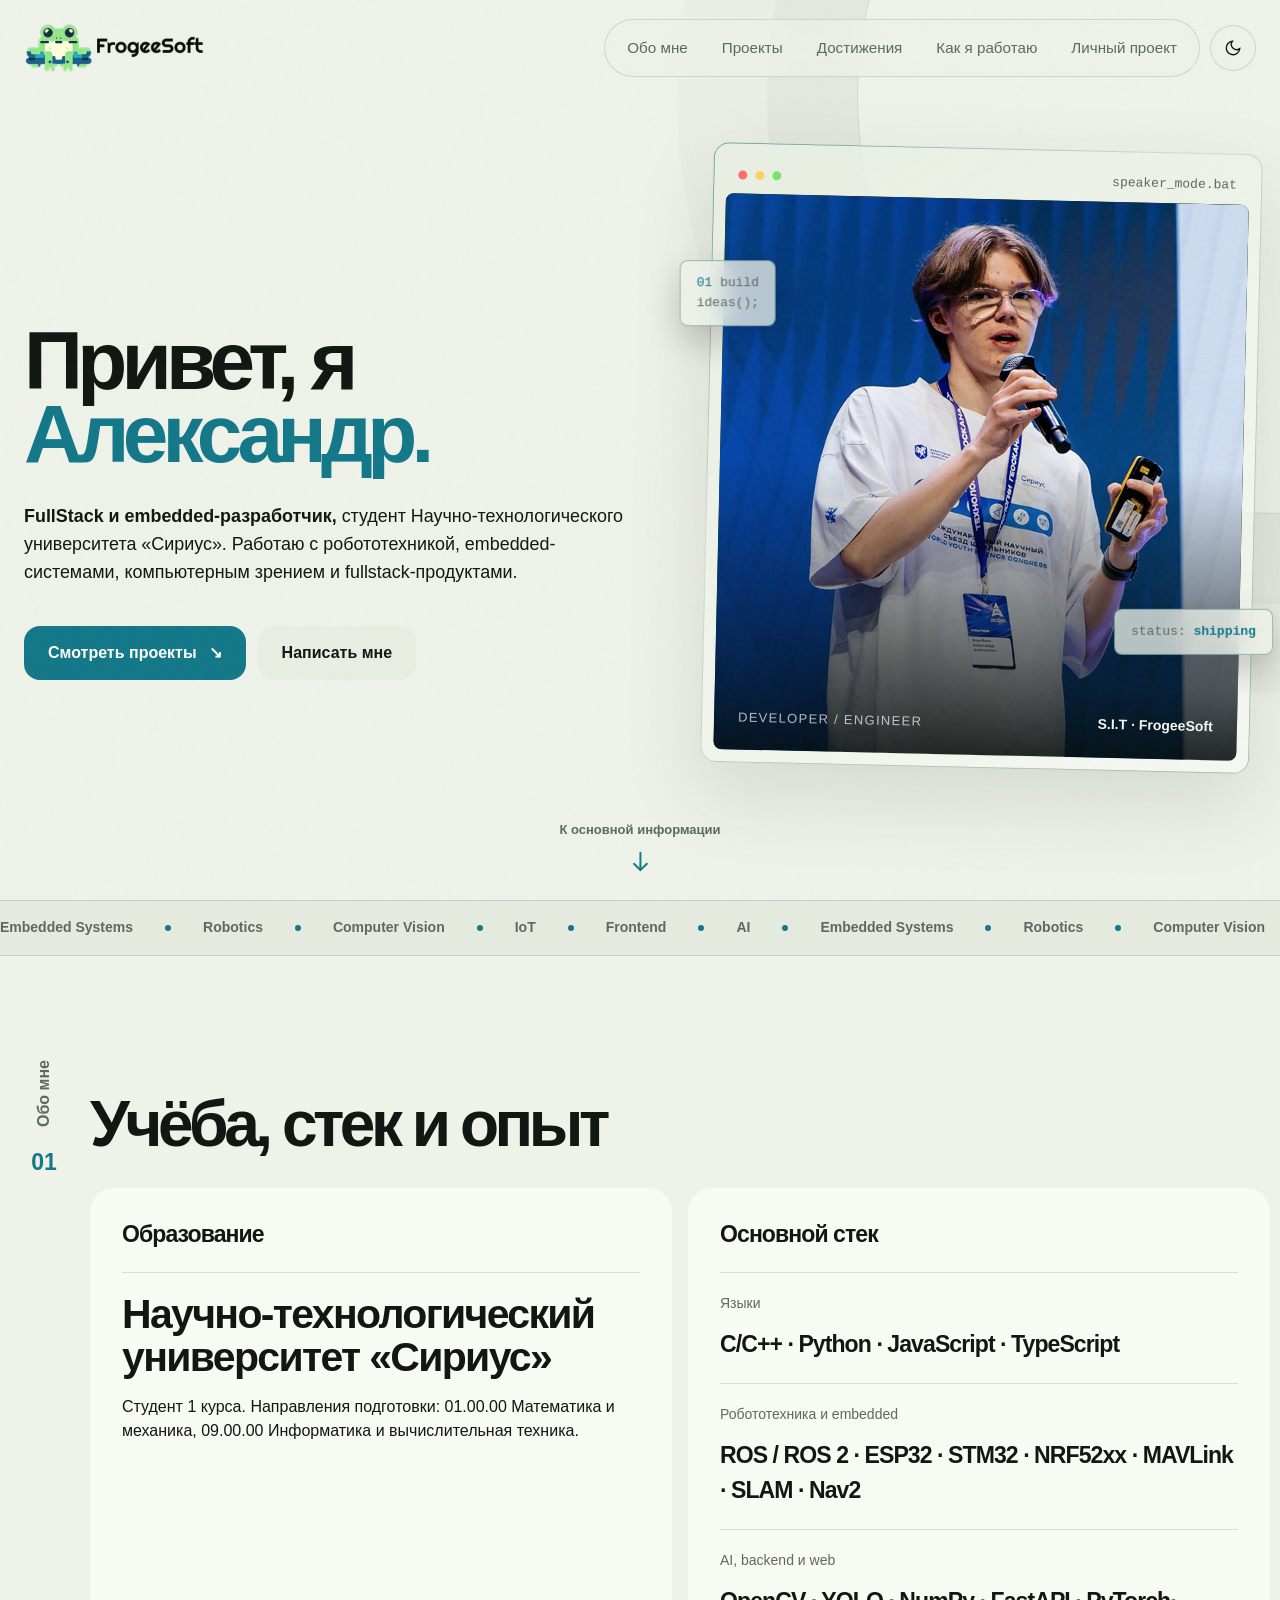
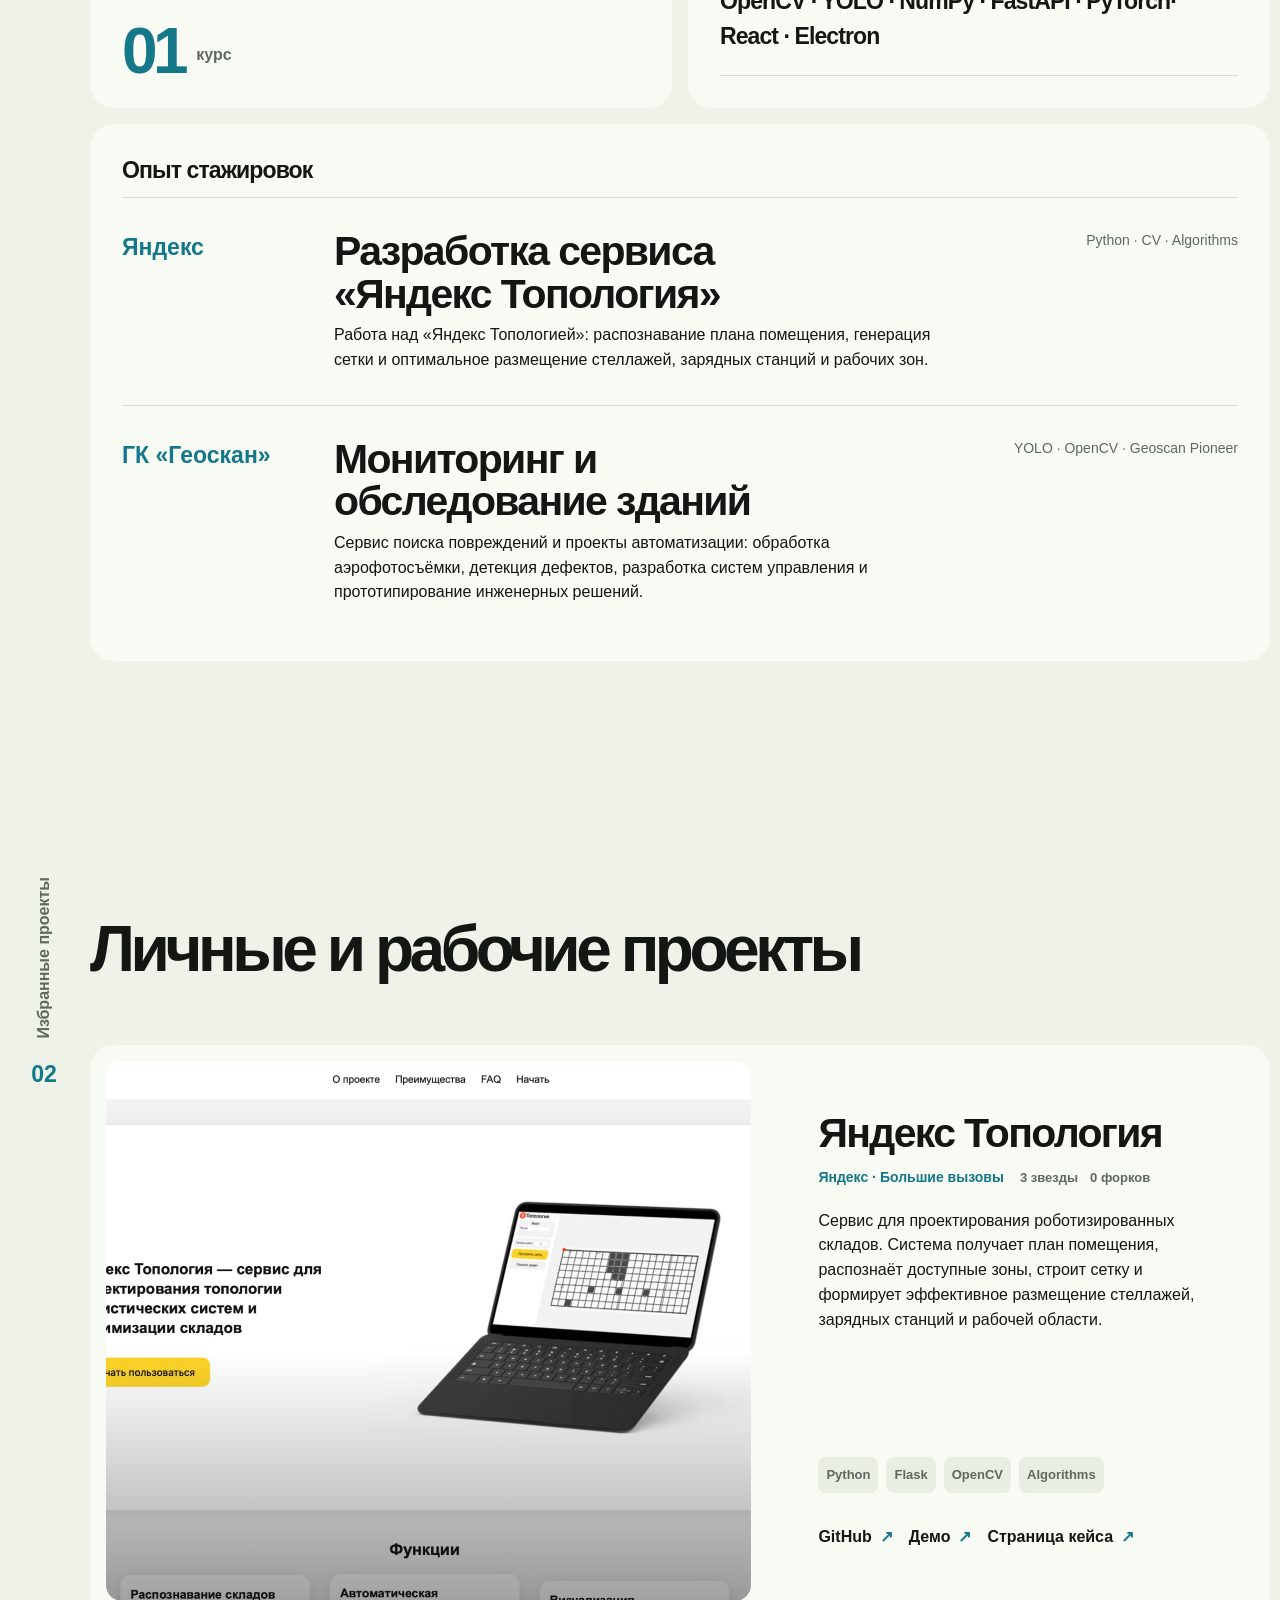
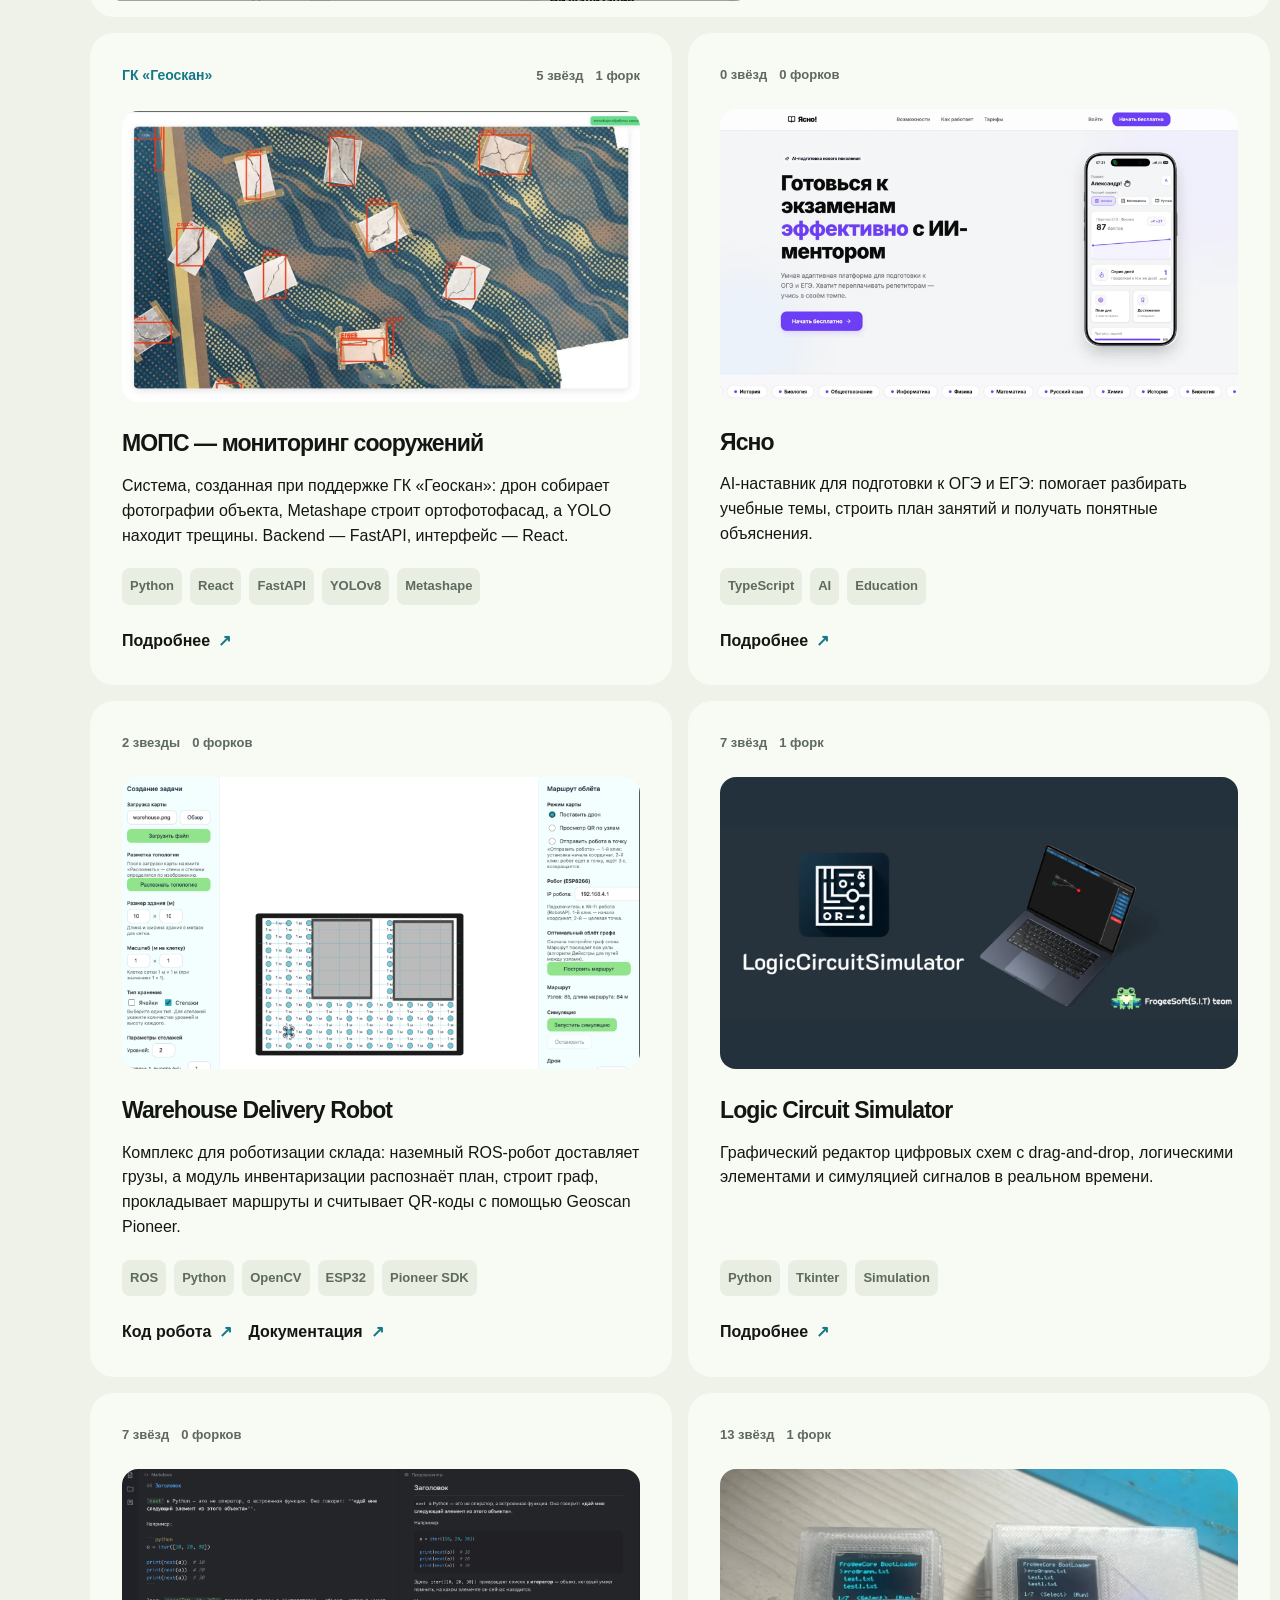
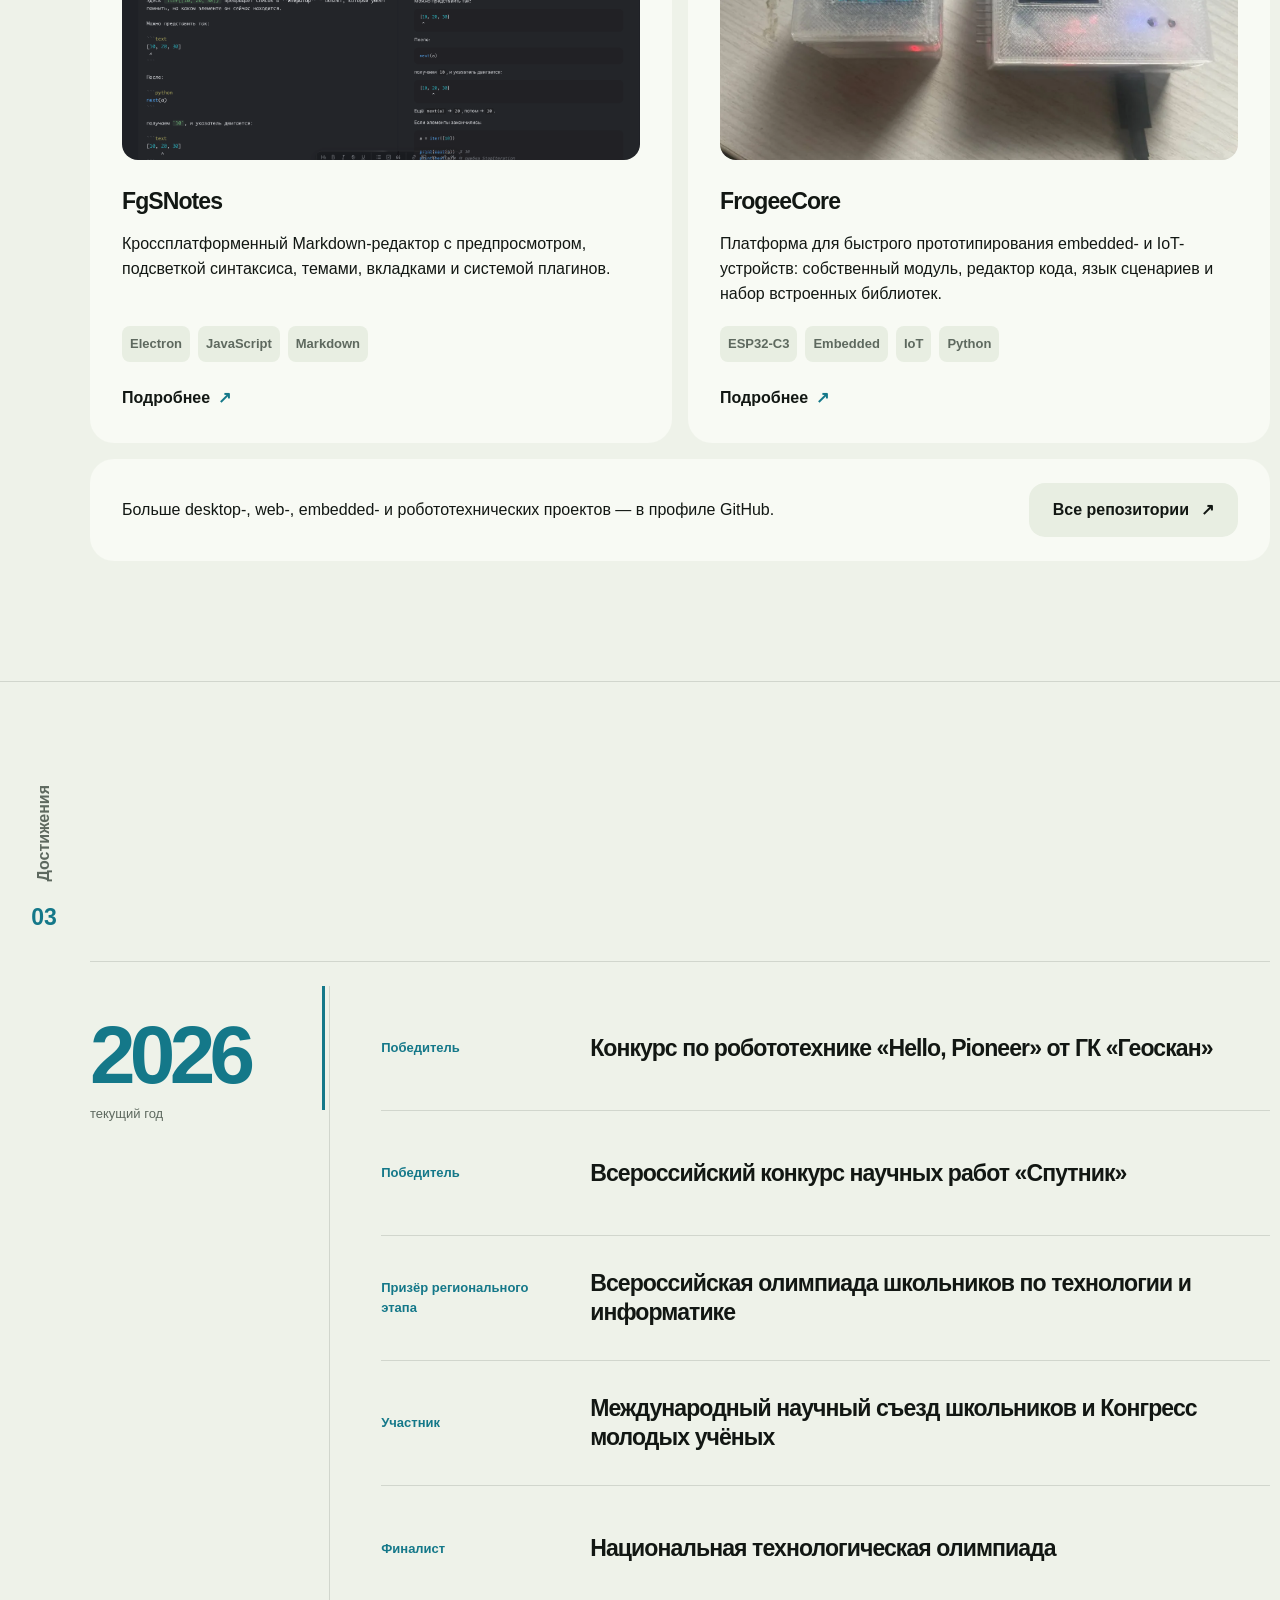
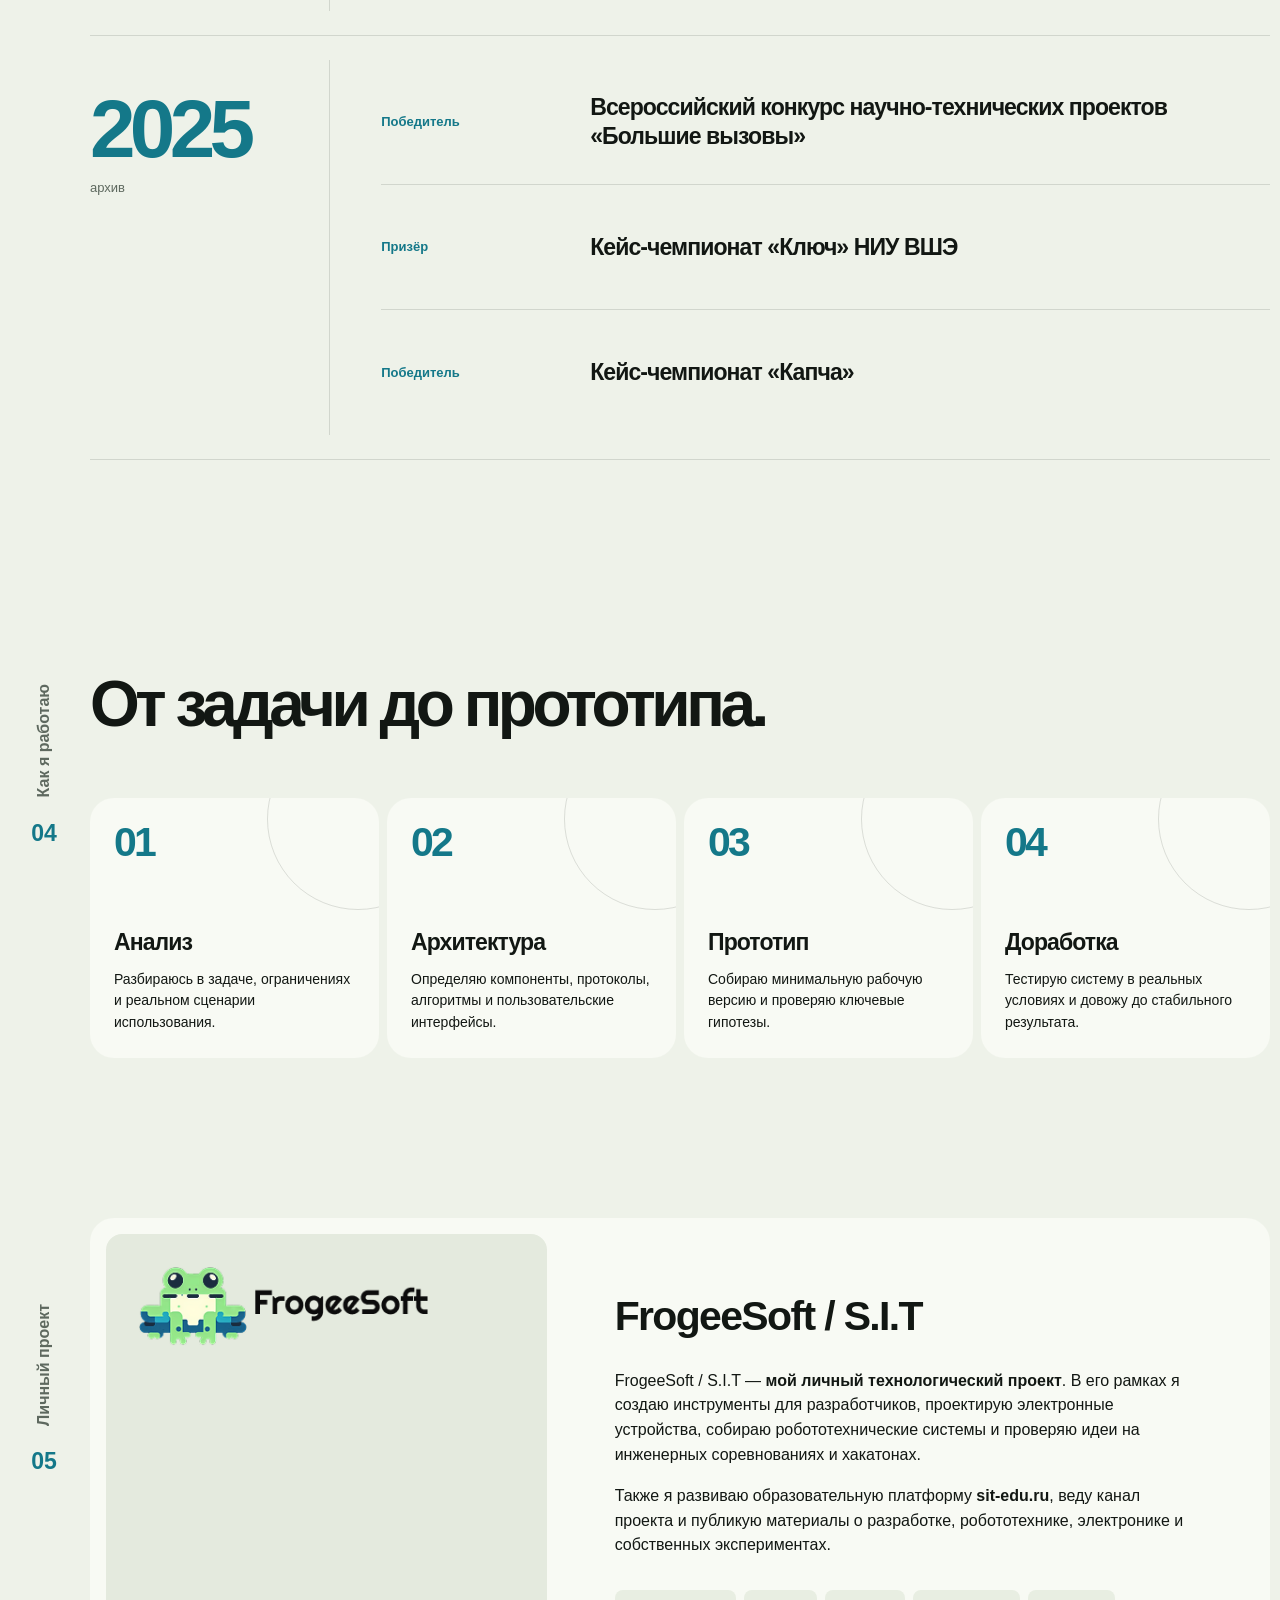
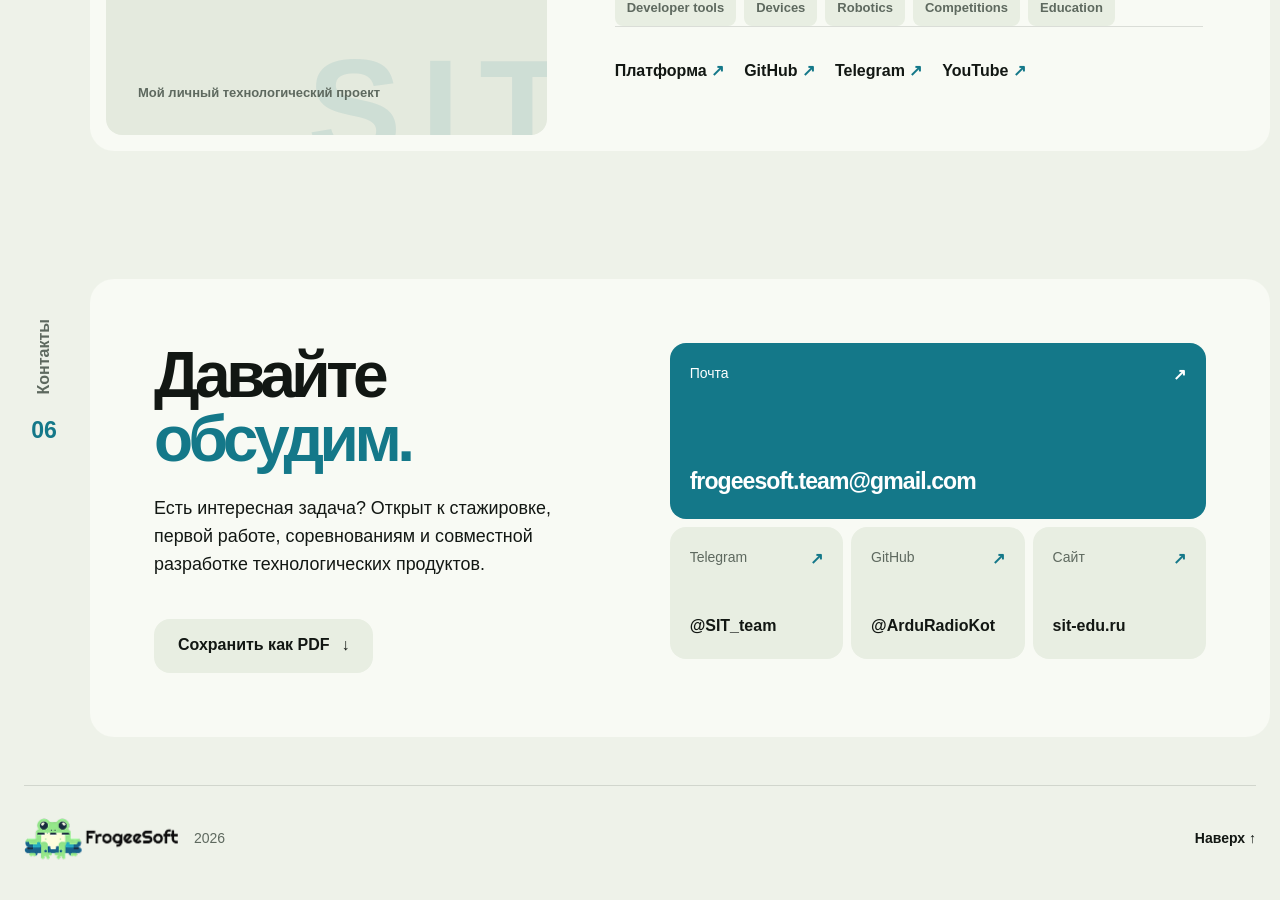
==== index.html @ 8c5943f9 "upd" ====
<!doctype html>

<html lang="ru">
  <head>
    <meta charset="utf-8" />
    <meta content="width=device-width, initial-scale=1" name="viewport" />
    <meta
      content="Александр — разработчик и инженер: embedded, робототехника, компьютерное зрение, AI, web и IoT."
      name="description"
    />
    <meta content="#090c0a" name="theme-color" />
    <meta content="Александр — Developer &amp; Engineer" property="og:title" />
    <meta
      content="Личное портфолио и резюме: FrogeeSoft/S.I.T, embedded, робототехника, компьютерное зрение, AI, web и IoT."
      property="og:description"
    />
    <meta content="website" property="og:type" />
    <title>Александр — Developer &amp; Engineer</title>
    <link href="assets/logo.png" rel="icon" type="image/png" />
    <link href="styles.css" rel="stylesheet" />
    <script defer="" src="script.js"></script>
  </head>
  <body>
    <a class="skip-link" href="#main">Перейти к содержимому</a>
    <div aria-hidden="true" class="page-noise"></div>
    <header class="site-header" data-header="">
      <a
        aria-label="FrogeeSoft — на главную"
        class="brand brand-logo-link"
        href="#top"
      >
        <span aria-hidden="true" class="brand-logo-switch">
          <img
            alt=""
            class="brand-logo-dark"
            height="85"
            src="assets/frogeesoft-logo.png"
            width="309"
          />
          <img
            alt=""
            class="brand-logo-light"
            height="85"
            src="assets/frogeesoft-logo-light.png"
            width="309"
          />
        </span>
      </a>
      <div class="header-actions">
        <nav aria-label="Основная навигация" class="desktop-nav header-pill">
          <a data-nav-link href="#info">Обо мне</a>
          <a data-nav-link href="#projects">Проекты</a>
          <a data-nav-link href="#achievements">Достижения</a>
          <a data-nav-link href="#process">Как я работаю</a>
          <a data-nav-link href="#about">Личный проект</a>
        </nav>
        <button
          aria-label="Переключить тему"
          class="theme-toggle"
          data-theme-toggle=""
          type="button"
        >
          <svg aria-hidden="true" class="sun" viewbox="0 0 24 24">
            <circle cx="12" cy="12" r="4"></circle>
            <path
              d="M12 2v2M12 20v2M4.93 4.93l1.42 1.42M17.66 17.66l1.41 1.41M2 12h2M20 12h2M4.93 19.07l1.42-1.42M17.66 6.34l1.41-1.41"
            ></path>
          </svg>
          <svg aria-hidden="true" class="moon" viewbox="0 0 24 24">
            <path d="M21 12.79A9 9 0 1 1 11.21 3 7 7 0 0 0 21 12.79Z"></path>
          </svg>
        </button>
        <button
          aria-expanded="false"
          aria-label="Открыть меню"
          class="menu-toggle"
          data-menu-toggle=""
          type="button"
        >
          <span></span><span></span>
        </button>
      </div>
    </header>
    <div aria-hidden="true" class="mobile-menu" data-mobile-menu="">
      <nav aria-label="Меню">
      <a data-nav-link href="#info">Обо мне</a>
      <a data-nav-link href="#projects">Проекты</a>
      <a data-nav-link href="#achievements">Достижения</a>
      <a data-nav-link href="#process">Как я работаю</a>
      <a data-nav-link href="#about">Личный проект</a>
      <a data-nav-link href="#contact">Контакты</a>
      </nav>
      <a class="button button-primary mobile-menu-cta" href="mailto:frogeesoft.team@gmail.com"
        >Написать на почту <span aria-hidden="true">↗</span></a
      >
    </div>
    <main id="main">
      <section class="hero section" id="top">
        <div class="hero-copy reveal">
          <h1>Привет, я <span>Александр.</span> </h1>
          <p class="hero-lead">
            <strong>FullStack и embedded-разработчик,</strong> студент
            Научно-технологического университета «Сириус». Работаю
            с робототехникой, embedded-системами, компьютерным зрением
            и fullstack-продуктами.
          </p>
          <div class="hero-actions">
            <a class="button button-primary" href="#projects"
              >Смотреть проекты <span aria-hidden="true">↘</span></a
            >
            <a
              class="button button-secondary"
              href="mailto:frogeesoft.team@gmail.com"
              >Написать мне</a
            >
          </div>
        </div>
        <div class="hero-visual reveal reveal-delay-1">
          <div class="portrait-card">
            <div class="portrait-topbar">
              <span></span><span></span><span></span
              ><small>speaker_mode.bat</small>
            </div>
            <div class="portrait-wrap">
              <img
                alt="Александр выступает с презентацией технологического проекта"
                height="872"
                src="assets/alexander.png"
                width="900"
              />
              <div class="portrait-overlay"></div>
              <div class="portrait-caption">
                <span>Developer / Engineer</span>
                <strong>S.I.T · FrogeeSoft</strong>
              </div>
            </div>
            <div aria-hidden="true" class="code-float code-float-a">
              <span>01</span> build<br />ideas();
            </div>
            <div aria-hidden="true" class="code-float code-float-b">
              status: <b>shipping</b>
            </div>
          </div>
        </div>
        <a
          aria-label="Перейти к основной информации"
          class="hero-scroll-arrow"
          href="#info"
        >
          <span>К основной информации</span>
          <svg aria-hidden="true" viewbox="0 0 24 24">
            <path d="M12 4v15M6.5 13.5 12 19l5.5-5.5"></path>
          </svg>
        </a>
      </section>
      <section aria-label="Ключевые направления" class="marquee">
        <div class="marquee-track">
          <div class="marquee-group">
            <span>Embedded Systems</span><span>Robotics</span><span>Computer Vision</span><span>IoT</span><span>Frontend</span><span>AI</span>
          </div>
          <div aria-hidden="true" class="marquee-group">
            <span>Embedded Systems</span><span>Robotics</span><span>Computer Vision</span><span>IoT</span><span>Frontend</span><span>AI</span>
          </div>
          <div aria-hidden="true" class="marquee-group">
            <span>Embedded Systems</span><span>Robotics</span><span>Computer Vision</span><span>IoT</span><span>Frontend</span><span>AI</span>
          </div>
          <div aria-hidden="true" class="marquee-group">
            <span>Embedded Systems</span><span>Robotics</span><span>Computer Vision</span><span>IoT</span><span>Frontend</span><span>AI</span>
          </div>
        </div>
      </section>

      <section class="section about-compact-section has-section-rail" id="info">
        <div class="section-rail" aria-hidden="true">
          <span>Обо мне</span><strong>01</strong>
        </div>
        <div class="section-heading reveal about-compact-heading">
          <h2>Учёба, стек и опыт</h2>
        </div>

        <div class="about-compact-grid">
          <article class="about-card reveal">
            <h3 class="about-card-title">Образование</h3>
            <h3>Научно-технологический университет «Сириус»</h3>
            <p>
              Студент 1 курса. Направления подготовки: 01.00.00 Математика и
              механика, 09.00.00 Информатика и вычислительная техника.
            </p>
            <div class="about-card-foot">
              <strong>01</strong><span>курс</span>
            </div>
          </article>

          <article class="about-card reveal reveal-delay-1">
            <h3 class="about-card-title">Основной стек</h3>
            <div class="stack-list">
              <div class="stack-item">
                <span>Языки</span
                ><strong>C/C++ · Python · JavaScript · TypeScript</strong>
              </div>
              <div class="stack-item">
                <span>Робототехника и embedded</span
                ><strong
                  >ROS / ROS 2 · ESP32 · STM32 · NRF52xx · MAVLink · SLAM ·
                  Nav2</strong
                >
              </div>
              <div class="stack-item">
                <span>AI, backend и web</span
                ><strong
                  >OpenCV · YOLO · NumPy · FastAPI · PyTorch· React · Electron
                </strong>
              </div>
            </div>
          </article>

          <article class="about-card about-card-wide reveal">
            <h3 class="about-card-title">Опыт стажировок</h3>
            <div class="experience-list">
              <div class="experience-item">
                <div class="experience-meta">Яндекс</div>
                <div class="experience-copy">
                  <h3>Разработка сервиса «Яндекс Топология»</h3>
                  <p>
                    Работа над «Яндекс Топологией»: распознавание плана
                    помещения, генерация сетки и оптимальное размещение
                    стеллажей, зарядных станций и рабочих зон.
                  </p>
                </div>
                <div class="experience-tags">Python · CV · Algorithms</div>
              </div>
              <div class="experience-item">
                <div class="experience-meta">ГК&nbsp;«Геоскан»</div>
                <div class="experience-copy">
                  <h3>Мониторинг и обследование зданий</h3>
                  <p>
                    Сервис поиска повреждений и проекты автоматизации: обработка
                    аэрофотосъёмки, детекция дефектов, разработка систем
                    управления и прототипирование инженерных решений.
                  </p>
                </div>
                <div class="experience-tags">
                  YOLO · OpenCV · Geoscan Pioneer
                </div>
              </div>
            </div>
          </article>
        </div>
      </section>

      <section class="section projects has-section-rail" id="projects">
        <div class="section-rail" aria-hidden="true">
          <span>Избранные проекты</span><strong>02</strong>
        </div>
        <div class="section-heading reveal">
          <h2>Личные и рабочие проекты</h2>
        </div>
        <article class="project-featured reveal" data-repo="MarketLog">
          <a
            aria-label="Открыть демонстрацию Яндекс Топологии"
            class="project-visual project-image-featured"
            href="https://x200l.github.io/MarketLog/"
            rel="noreferrer"
            target="_blank"
          >
            <img
              alt="Лендинг проекта Яндекс Топология с интерфейсом проектирования роботизированного склада"
              height="1026"
              src="assets/project-marketlog.webp"
              width="1800"
            />
          </a>
          <div class="project-info">
            <h3>Яндекс Топология</h3>
            <div class="project-kicker">
              <span class="project-org">Яндекс · Большие вызовы</span>
              <span class="repo-stats"
                ><b data-repo-stars="">3 звезды</b
                ><b data-repo-forks="">0 форков</b></span
              >
            </div>
            <p>
              Сервис для проектирования роботизированных складов. Система
              получает план помещения, распознаёт доступные зоны, строит сетку и
              формирует эффективное размещение стеллажей, зарядных станций и
              рабочей области.
            </p>
            <div class="tags">
              <span>Python</span><span>Flask</span><span>OpenCV</span
              ><span>Algorithms</span>
            </div>
            <div class="project-links featured-links">
              <a
                href="https://github.com/X200L/MarketLog"
                rel="noreferrer"
                target="_blank"
                >GitHub <span>↗</span></a
              >
              <a
                href="https://x200l.github.io/MarketLog/"
                rel="noreferrer"
                target="_blank"
                >Демо <span>↗</span></a
              >
              <a
                href="https://bigchallenges.ru/topologies"
                rel="noreferrer"
                target="_blank"
                >Страница кейса <span>↗</span></a
              >
            </div>
          </div>
        </article>

        <div class="project-grid">
          <article
            class="project-card reveal reveal-delay-1"
            data-repo="Geoscan_MOPS"
          >
            <div class="project-card-top">
              <span class="project-org">ГК&nbsp;«Геоскан»</span>
              <span class="repo-stats"
                ><b data-repo-stars="">5 звёзд</b
                ><b data-repo-forks="">1 форк</b></span
              >
            </div>
            <a
              aria-label="МОПС на GitHub"
              class="project-card-media"
              href="https://github.com/ArduRadioKot/Geoscan_MOPS"
              rel="noreferrer"
              target="_blank"
              ><img
                alt="Результат компьютерного зрения: обнаруженные трещины выделены рамками"
                height="932"
                loading="lazy"
                src="assets/project-mops.webp"
                width="1754"
              />
            </a>
            <h3>МОПС — мониторинг сооружений</h3>
            <p>
              Система, созданная при поддержке ГК&nbsp;«Геоскан»: дрон собирает
              фотографии объекта, Metashape строит ортофотофасад, а YOLO находит
              трещины. Backend — FastAPI, интерфейс — React.
            </p>
            <div class="tags">
              <span>Python</span><span>React</span><span>FastAPI</span
              ><span>YOLOv8</span><span>Metashape</span>
            </div>
            <a
              href="https://github.com/ArduRadioKot/Geoscan_MOPS"
              rel="noreferrer"
              target="_blank"
              >Подробнее <span>↗</span></a
            >
          </article>
          <article class="project-card reveal" data-repo="yasno-service">
            <div class="project-card-top">
              <span class="repo-stats"
                ><b data-repo-stars="">0 звёзд</b
                ><b data-repo-forks="">0 форков</b></span
              >
            </div>
            <a
              aria-label="Ясно на GitHub"
              class="project-card-media"
              href="https://github.com/ArduRadioKot/yasno-service"
              rel="noreferrer"
              target="_blank"
            >
              <img
                alt="Лендинг образовательной платформы Ясно с AI-ментором"
                height="1010"
                loading="lazy"
                src="assets/project-yasno.webp"
                width="1800"
              />
            </a>
            <h3>Ясно</h3>
            <p>
              AI-наставник для подготовки к ОГЭ и ЕГЭ: помогает разбирать
              учебные темы, строить план занятий и получать понятные объяснения.
            </p>
            <div class="tags">
              <span>TypeScript</span><span>AI</span><span>Education</span>
            </div>
            <a
              href="https://github.com/ArduRadioKot/yasno-service"
              rel="noreferrer"
              target="_blank"
              >Подробнее <span>↗</span></a
            >
          </article>
          <article
            class="project-card reveal"
            data-repo="Warehouse-delivery-robot"
          >
            <div class="project-card-top">
              <span class="repo-stats"
                ><b data-repo-stars="">2 звезды</b
                ><b data-repo-forks="">0 форков</b></span
              >
            </div>
            <a
              aria-label="Warehouse Delivery Robot на GitHub"
              class="project-card-media"
              href="https://github.com/ArduRadioKot/Warehouse-delivery-robot"
              rel="noreferrer"
              target="_blank"
            >
              <img
                alt="Интерфейс распознавания топологии склада с логотипом FrogeeSoft"
                height="928"
                loading="lazy"
                src="assets/project-warehouse.png"
                width="1648"
              />
            </a>
            <h3>Warehouse Delivery Robot</h3>
            <p>
              Комплекс для роботизации склада: наземный ROS-робот доставляет
              грузы, а модуль инвентаризации распознаёт план, строит граф,
              прокладывает маршруты и считывает QR-коды с помощью Geoscan
              Pioneer.
            </p>
            <div class="tags">
              <span>ROS</span><span>Python</span><span>OpenCV</span
              ><span>ESP32</span><span>Pioneer SDK</span>
            </div>
            <div class="project-links">
              <a
                href="https://github.com/ArduRadioKot/Warehouse-delivery-robot"
                rel="noreferrer"
                target="_blank"
                >Код робота <span>↗</span></a
              ><a
                href="https://github.com/ArduRadioKot/Hello-pioner"
                rel="noreferrer"
                target="_blank"
                >Документация <span>↗</span></a
              >
            </div>
          </article>
          <article
            class="project-card reveal reveal-delay-1"
            data-repo="LogicCircuitSimulator"
          >
            <div class="project-card-top">
              <span class="repo-stats"
                ><b data-repo-stars="">7 звёзд</b
                ><b data-repo-forks="">1 форк</b></span
              >
            </div>
            <a
              aria-label="Logic Circuit Simulator на GitHub"
              class="project-card-media media-contain media-dark"
              href="https://github.com/ArduRadioKot/LogicCircuitSimulator"
              rel="noreferrer"
              target="_blank"
            >
              <img
                alt="Презентационный экран симулятора логических схем"
                height="521"
                loading="lazy"
                src="assets/project-logic.webp"
                width="1400"
              />
            </a>
            <h3>Logic Circuit Simulator</h3>
            <p>
              Графический редактор цифровых схем с drag-and-drop, логическими
              элементами и симуляцией сигналов в реальном времени.
            </p>
            <div class="tags">
              <span>Python</span><span>Tkinter</span><span>Simulation</span>
            </div>
            <a
              href="https://github.com/ArduRadioKot/LogicCircuitSimulator"
              rel="noreferrer"
              target="_blank"
              >Подробнее <span>↗</span></a
            >
          </article>
          <article class="project-card reveal" data-repo="FgSNotes">
            <div class="project-card-top">
              <span class="repo-stats"
                ><b data-repo-stars="">7 звёзд</b
                ><b data-repo-forks="">0 форков</b></span
              >
            </div>
            <a
              aria-label="FgSNotes на GitHub"
              class="project-card-media"
              href="https://github.com/ArduRadioKot/FgSNotes"
              rel="noreferrer"
              target="_blank"
            >
              <img
                alt="Интерфейс Markdown-редактора FgSNotes с редактором и предпросмотром"
                height="933"
                loading="lazy"
                src="assets/fgs.png"
                width="1400"
              />
            </a>
            <h3>FgSNotes</h3>
            <p>
              Кроссплатформенный Markdown-редактор с предпросмотром, подсветкой
              синтаксиса, темами, вкладками и системой плагинов.
            </p>
            <div class="tags">
              <span>Electron</span><span>JavaScript</span><span>Markdown</span>
            </div>
            <a
              href="https://github.com/ArduRadioKot/FgSNotes"
              rel="noreferrer"
              target="_blank"
              >Подробнее <span>↗</span></a
            >
          </article>
          <article class="project-card reveal" data-repo="FrogeeCore">
            <div class="project-card-top">
              <span class="repo-stats"
                ><b data-repo-stars="">13 звёзд</b
                ><b data-repo-forks="">1 форк</b></span
              >
            </div>
            <a
              aria-label="FrogeeCore на GitHub"
              class="project-card-media"
              href="https://github.com/ArduRadioKot/FrogeeCore"
              rel="noreferrer"
              target="_blank"
            >
              <img
                alt="Два прототипа устройства FrogeeCore с OLED-дисплеями"
                height="960"
                loading="lazy"
                src="assets/project-frogeecore.webp"
                width="1280"
              />
            </a>
            <h3>FrogeeCore</h3>
            <p>
              Платформа для быстрого прототипирования embedded- и IoT-устройств:
              собственный модуль, редактор кода, язык сценариев и набор
              встроенных библиотек.
            </p>
            <div class="tags">
              <span>ESP32-C3</span><span>Embedded</span><span>IoT</span
              ><span>Python</span>
            </div>
            <a
              href="https://github.com/ArduRadioKot/FrogeeCore"
              rel="noreferrer"
              target="_blank"
              >Подробнее <span>↗</span></a
            >
          </article>
        </div>
        <div class="all-projects reveal">
          <p>
            Больше desktop-, web-, embedded- и робототехнических проектов — в
            профиле GitHub.
          </p>
          <a
            class="button button-secondary"
            href="https://github.com/ArduRadioKot?tab=repositories"
            rel="noreferrer"
            target="_blank"
            >Все репозитории <span>↗</span></a
          >
        </div>
      </section>

      <section
        class="section achievements timeline-section has-section-rail"
        id="achievements"
      >
        <div class="section-rail" aria-hidden="true">
          <span>Достижения</span><strong>03</strong>
        </div>
        <div class="section-heading reveal">
          <h2>Опыт участия в <em>соревнованиях</em></h2>
        </div>

        <div class="year-timeline">
          <section class="timeline-year reveal">
            <div class="year-marker">
              <strong>2026</strong><span>текущий год</span>
            </div>
            <div class="year-events">
              <article class="timeline-event timeline-event-primary">
                <span>Победитель</span>
                <h3>
                  Конкурс по робототехнике «Hello, Pioneer» от ГК&nbsp;«Геоскан»
                </h3>
              </article>
              <article class="timeline-event">
                <span>Победитель</span>
                <h3>Всероссийский конкурс научных работ «Спутник»</h3>
              </article>
              <article class="timeline-event">
                <span>Призёр регионального этапа</span>
                <h3>
                  Всероссийская олимпиада школьников по технологии и информатике
                </h3>
              </article>
              <article class="timeline-event">
                <span>Участник</span>
                <h3>
                  Международный научный съезд школьников и Конгресс молодых
                  учёных
                </h3>
              </article>
              <article class="timeline-event">
                <span>Финалист</span>
                <h3>Национальная технологическая олимпиада</h3>
              </article>
            </div>
          </section>
          <section class="timeline-year reveal">
            <div class="year-marker">
              <strong>2025</strong><span>архив</span>
            </div>
            <div class="year-events">
              <article class="timeline-event">
                <span>Победитель</span>
                <h3>
                  Всероссийский конкурс научно-технических проектов «Большие
                  вызовы»
                </h3>
              </article>
              <article class="timeline-event">
                <span>Призёр</span>
                <h3>Кейс-чемпионат «Ключ» НИУ ВШЭ</h3>
              </article>
              <article class="timeline-event">
                <span>Победитель</span>
                <h3>Кейс-чемпионат «Капча»</h3>
              </article>
            </div>
          </section>
        </div>
      </section>

      <section class="section workflow-section has-section-rail" id="process">
        <div class="section-rail" aria-hidden="true">
          <span>Как я работаю</span><strong>04</strong>
        </div>
        <div class="workflow-head reveal">
          <h2>От задачи до прототипа.</h2>
        </div>
        <div class="workflow-track">
          <article class="workflow-step reveal">
            <span class="workflow-index">01</span>
            <div>
              <h3>Анализ</h3>
              <p>
                Разбираюсь в задаче, ограничениях и реальном сценарии
                использования.
              </p>
            </div>
          </article>
          <article class="workflow-step reveal reveal-delay-1">
            <span class="workflow-index">02</span>
            <div>
              <h3>Архитектура</h3>
              <p>
                Определяю компоненты, протоколы, алгоритмы и пользовательские
                интерфейсы.
              </p>
            </div>
          </article>
          <article class="workflow-step reveal reveal-delay-2">
            <span class="workflow-index">03</span>
            <div>
              <h3>Прототип</h3>
              <p>
                Собираю минимальную рабочую версию и проверяю ключевые гипотезы.
              </p>
            </div>
          </article>
          <article class="workflow-step reveal">
            <span class="workflow-index">04</span>
            <div>
              <h3>Доработка</h3>
              <p>
                Тестирую систему в реальных условиях и довожу до стабильного
                результата.
              </p>
            </div>
          </article>
        </div>
      </section>

      <section
        class="section personal-project-section has-section-rail"
        id="about"
      >
        <div class="section-rail" aria-hidden="true">
          <span>Личный проект</span><strong>05</strong>
        </div>
        <article class="team-card reveal">
          <div class="team-card-brand">
            <span aria-hidden="true" class="brand-logo-switch"
              ><img
                alt=""
                class="brand-logo-dark"
                height="85"
                src="assets/frogeesoft-logo.png"
                width="309" /><img
                alt=""
                class="brand-logo-light"
                height="85"
                src="assets/frogeesoft-logo-light.png"
                width="309"
            /></span>
            <span>Мой личный технологический проект</span>
          </div>
          <div class="team-card-copy">
            <h3>FrogeeSoft / S.I.T</h3>
            <p>
              FrogeeSoft / S.I.T —
              <strong>мой личный технологический проект</strong>. В его рамках я
              создаю инструменты для разработчиков, проектирую электронные
              устройства, собираю робототехнические системы и проверяю идеи на
              инженерных соревнованиях и хакатонах.
            </p>
            <p>
              Также я развиваю образовательную платформу
              <strong>sit-edu.ru</strong>, веду канал проекта и публикую
              материалы о разработке, робототехнике, электронике и собственных
              экспериментах.
            </p>
            <div class="team-directions">
              <span>Developer tools</span><span>Devices</span
              ><span>Robotics</span><span>Competitions</span
              ><span>Education</span>
            </div>
            <div class="team-links">
              <a href="https://sit-edu.ru" rel="noreferrer" target="_blank"
                >Платформа <b>↗</b></a
              >
              <a
                href="https://github.com/X200L/SITeducation"
                rel="noreferrer"
                target="_blank"
                >GitHub <b>↗</b></a
              >
              <a href="https://t.me/SIT_team" rel="noreferrer" target="_blank"
                >Telegram <b>↗</b></a
              >
              <a
                href="https://youtube.com/@frogeesoft"
                rel="noreferrer"
                target="_blank"
                >YouTube <b>↗</b></a
              >
            </div>
          </div>
        </article>
      </section>

      <section
        class="section contact contact-redesign has-section-rail"
        id="contact"
      >
        <div class="section-rail" aria-hidden="true">
          <span>Контакты</span><strong>06</strong>
        </div>
        <div class="contact-card reveal">
          <div class="contact-copy">
            <h2>Давайте <em>обсудим.</em></h2>
            <p>
              Есть интересная задача? Открыт к стажировке, первой работе,
              соревнованиям и совместной разработке технологических продуктов.
            </p>
            <button class="button button-secondary print-button" data-print type="button">
              Сохранить как PDF <span aria-hidden="true">↓</span>
            </button>
          </div>
          <div class="contact-actions">
            <a class="contact-link contact-link-primary" href="mailto:frogeesoft.team@gmail.com"
              ><span>Почта</span
              ><strong>frogeesoft.team@gmail.com</strong
              ><b aria-hidden="true">↗</b></a
            >
            <a
              class="contact-link"
              href="https://t.me/SIT_team"
              rel="noreferrer"
              target="_blank"
              ><span>Telegram</span><strong>@SIT_team</strong
              ><b aria-hidden="true">↗</b></a
            >
            <a
              class="contact-link"
              href="https://github.com/ArduRadioKot"
              rel="noreferrer"
              target="_blank"
              ><span>GitHub</span><strong>@ArduRadioKot</strong
              ><b aria-hidden="true">↗</b></a
            >
            <a
              class="contact-link"
              href="https://sit-edu.ru"
              rel="noreferrer"
              target="_blank"
              ><span>Сайт</span><strong>sit-edu.ru</strong
              ><b aria-hidden="true">↗</b></a
            >
          </div>
        </div>
      </section>
    </main>
    <footer>
      <div class="footer-brand">
        <a class="brand brand-logo-link footer-logo" href="#top"
          ><span aria-hidden="true" class="brand-logo-switch">
            <img
              alt=""
              class="brand-logo-dark"
              height="85"
              src="assets/frogeesoft-logo.png"
              width="309"
            />
            <img
              alt=""
              class="brand-logo-light"
              height="85"
              src="assets/frogeesoft-logo-light.png"
              width="309"
            /> </span
        ></a>
        <p><span data-year="">2026</span></p>
      </div>
      <a href="#top">Наверх ↑</a>
    </footer>
    <noscript
      ><div class="noscript">
        Для анимаций и актуальной статистики GitHub включите JavaScript.
      </div></noscript
    >
  </body>
</html>
---- styles.css ----
:root {
  --bg: #090c0a;
  --bg-soft: #0d120f;
  --surface: #111713;
  --surface-2: #161d18;
  --text: #f1f5ef;
  --muted: #98a398;
  --line: rgba(240, 255, 238, 0.13);
  --line-strong: rgba(240, 255, 238, 0.28);
  --accent: #21aabe;
  --accent-soft: #62c7d4;
  --on-accent: #061316;
  --shadow: 0 30px 80px rgba(0, 0, 0, 0.35);
  --header-h: 96px;
  --container: min(1240px, calc(100vw - 48px));

  /* Type — five working sizes plus display steps; mobile values are set in the 620px query */
  --fs-micro: 0.8125rem;
  --fs-small: 0.875rem;
  --fs-body: 1rem;
  --fs-lead: clamp(1.0625rem, 1.4vw, 1.3rem);
  --fs-h4: clamp(1.125rem, 1.8vw, 1.65rem);
  --fs-h3: clamp(2rem, 3.2vw, 3.4rem);
  --fs-h2: clamp(2.75rem, 5vw, 5.5rem);
  --fs-display: clamp(3.5rem, 6.4vw, 7rem);
  --fs-mega: clamp(7rem, 11vw, 10rem);

  --lh-display: 0.9;
  --lh-heading: 1.04;
  --lh-snug: 1.25;
  --lh-body: 1.55;

  --ls-display: -0.07em;
  --ls-heading: -0.04em;
  --ls-caps: 0.1em;

  --fw-bold: 700;
  --fw-heavy: 800;
  --fw-black: 900;

  /* Radius */
  --rule: 1px solid var(--line);

  --radius-xs: 8px;
  --radius-sm: 16px;
  --radius-md: 24px;
  --radius-lg: 32px;

  /* Space */
  --space-4: 4px;
  --space-8: 8px;
  --space-12: 12px;
  --space-16: 16px;
  --space-20: 20px;
  --space-24: 24px;
  --space-32: 32px;
  --space-40: 40px;
  --space-48: 48px;
  --space-56: 56px;
  --space-64: 64px;
  --space-80: 80px;
  --space-96: 96px;
  --space-120: 120px;
  --space-160: 160px;
}

[data-theme="light"] {
  --bg: #eef2e9;
  --bg-soft: #e4eade;
  --surface: #f8faf4;
  --surface-2: #e8eee2;
  --text: #121713;
  --muted: #5e695f;
  --line: rgba(18, 23, 19, 0.13);
  --line-strong: rgba(18, 23, 19, 0.26);
  --accent: #147889;
  --accent-soft: #147889;
  --on-accent: #ffffff;
  --shadow: 0 30px 80px rgba(45, 55, 44, 0.13);
}

* {
  box-sizing: border-box;
}
html {
  scroll-behavior: smooth;
  scroll-padding-top: 110px;
}
body {
  margin: 0;
  background: var(--bg);
  color: var(--text);
  font-family:
    Inter,
    ui-sans-serif,
    -apple-system,
    BlinkMacSystemFont,
    "Segoe UI",
    Arial,
    sans-serif;
  font-size: var(--fs-body);
  line-height: var(--lh-body);
  overflow-x: hidden;
  transition:
    background 0.35s ease,
    color 0.35s ease;
}
body.menu-open {
  overflow: hidden;
}
::selection {
  background: var(--accent);
  color: var(--on-accent);
}
a {
  color: inherit;
  text-decoration: none;
}
button,
input,
textarea {
  font: inherit;
}
button {
  color: inherit;
}
/* Decorative rings bleed past the viewport; clip (not hidden) keeps sticky rails working. */
main {
  overflow-x: clip;
}
img {
  display: block;
  max-width: 100%;
}

.skip-link {
  position: fixed;
  left: 20px;
  top: -60px;
  z-index: 999;
  padding: var(--space-12) var(--space-16);
  background: var(--accent);
  color: var(--on-accent);
  border-radius: var(--radius-sm);
  font-weight: var(--fw-heavy);
  transition: top 0.2s;
}
.skip-link:focus {
  top: 16px;
}
.page-noise {
  position: fixed;
  inset: 0;
  pointer-events: none;
  z-index: 100;
  opacity: 0.035;
  background-image: url("data:image/svg+xml,%3Csvg viewBox='0 0 160 160' xmlns='http://www.w3.org/2000/svg'%3E%3Cfilter id='n'%3E%3CfeTurbulence type='fractalNoise' baseFrequency='.9' numOctaves='4' stitchTiles='stitch'/%3E%3C/filter%3E%3Crect width='100%25' height='100%25' filter='url(%23n)' opacity='.55'/%3E%3C/svg%3E");
}

/* Header (PillHeader from the FrogeeSoft kit, as on FG-Track): logo on the left; on the right a
   navigation pill and round buttons. No action button. 96px at the top, 80px after scroll;
   below 1100px the pill hides and the menu opens as a full-screen sheet. */
.site-header {
  position: fixed;
  z-index: 80;
  top: 0;
  left: 50%;
  width: var(--container);
  height: var(--header-h);
  padding-top: env(safe-area-inset-top);
  transform: translateX(-50%);
  display: flex;
  align-items: center;
  justify-content: space-between;
  gap: var(--space-24);
  transition: height 0.3s;
}
.site-header.is-scrolled {
  height: 80px;
}
.site-header .brand-logo-switch {
  transition: width 0.3s;
}
.site-header.is-scrolled .brand-logo-switch {
  width: 150px;
}
/* Content scrolls under the header, so after scroll the logo sits on the same pill as the nav. */
.site-header .brand {
  /* The pill's inner padding is pulled back so the logo keeps the content edge. */
  margin-left: -8px;
  padding: 6px 14px 6px 8px;
  border: 1px solid transparent;
  border-radius: 999px;
  transition:
    background 0.3s,
    border-color 0.3s;
}
.site-header.is-scrolled .brand {
  border-color: var(--line);
  background: color-mix(in srgb, var(--bg) 72%, transparent);
  -webkit-backdrop-filter: blur(14px);
  backdrop-filter: blur(14px);
}

.header-actions {
  display: flex;
  align-items: center;
  gap: 10px;
}
.header-pill {
  display: flex;
  gap: 2px;
  padding: 6px;
  border: var(--rule);
  border-radius: 999px;
  background: color-mix(in srgb, var(--bg) 72%, transparent);
  -webkit-backdrop-filter: blur(14px);
  backdrop-filter: blur(14px);
}
.header-pill a {
  padding: 10px 16px;
  border-radius: var(--radius-sm);
  color: var(--muted);
  font-size: 0.95rem;
  font-weight: 500;
  white-space: nowrap;
  transition:
    color 0.2s,
    background 0.2s;
}
.header-pill a:hover,
.header-pill a[aria-current="true"] {
  color: var(--text);
  background: color-mix(in srgb, var(--text) 9%, transparent);
}

.theme-toggle,
.menu-toggle {
  width: 46px;
  height: 46px;
  flex: none;
  display: grid;
  place-items: center;
  border: var(--rule);
  border-radius: 50%;
  background: color-mix(in srgb, var(--bg) 72%, transparent);
  -webkit-backdrop-filter: blur(14px);
  backdrop-filter: blur(14px);
  color: var(--text);
  cursor: pointer;
  transition:
    transform 0.2s,
    background 0.2s;
}
.theme-toggle:hover,
.menu-toggle:hover {
  transform: translateY(-2px);
  background: color-mix(in srgb, var(--text) 9%, var(--bg));
}
.menu-toggle {
  display: none;
  position: relative;
}
.menu-toggle span {
  position: absolute;
  width: 18px;
  height: 1.5px;
  background: currentColor;
  transition:
    transform 0.25s,
    top 0.25s;
}
.menu-toggle span:first-child {
  top: calc(50% - 4px);
}
.menu-toggle span:last-child {
  top: calc(50% + 3px);
}
.menu-toggle[aria-expanded="true"] span:first-child,
.menu-toggle[aria-expanded="true"] span:last-child {
  top: calc(50% - 0.75px);
}
.menu-toggle[aria-expanded="true"] span:first-child {
  transform: rotate(45deg);
}
.menu-toggle[aria-expanded="true"] span:last-child {
  transform: rotate(-45deg);
}
.mobile-menu {
  display: none;
}

@media (max-width: 1100px) {
  .header-pill {
    display: none;
  }
  .menu-toggle {
    display: grid;
  }
  /* Full-screen sheet that slides in from the right; its edges line up with the header. */
  .mobile-menu {
    position: fixed;
    z-index: 70;
    inset: 0;
    padding: calc(var(--header-h) + var(--space-24) + env(safe-area-inset-top))
      max(var(--space-16), calc((100vw - var(--container)) / 2), env(safe-area-inset-right))
      calc(var(--space-32) + env(safe-area-inset-bottom))
      max(var(--space-16), calc((100vw - var(--container)) / 2), env(safe-area-inset-left));
    display: flex;
    flex-direction: column;
    gap: var(--space-32);
    overflow-y: auto;
    overscroll-behavior: contain;
    background: var(--bg);
    /* visibility keeps the closed sheet out of the tab order; it switches off after the slide. */
    visibility: hidden;
    transform: translateX(100%);
    transition:
      transform 0.35s cubic-bezier(0.2, 0.7, 0.2, 1),
      visibility 0s linear 0.35s;
  }
  .mobile-menu.is-open {
    visibility: visible;
    transform: none;
    transition-delay: 0s;
  }
  .mobile-menu nav {
    display: grid;
    border-top: var(--rule);
  }
  .mobile-menu nav a {
    padding: var(--space-16) 0;
    border-bottom: var(--rule);
    font-size: var(--fs-h3);
    font-weight: var(--fw-heavy);
    line-height: var(--lh-heading);
    letter-spacing: -0.03em;
    text-transform: uppercase;
    transition: color 0.2s;
  }
  .mobile-menu nav a:hover,
  .mobile-menu nav a[aria-current="true"] {
    color: var(--accent);
  }
  .mobile-menu-cta {
    margin-top: auto;
  }
}
@media (max-width: 620px) {
  .site-header {
    gap: var(--space-12);
  }
  .site-header.is-scrolled {
    height: var(--header-h);
  }
  .site-header.is-scrolled .brand-logo-switch {
    width: min(124px, 38vw);
  }
  .header-actions {
    gap: 6px;
  }
  .theme-toggle,
  .menu-toggle {
    width: 42px;
    height: 42px;
  }
}

.brand {
  display: inline-flex;
  align-items: center;
  gap: var(--space-12);
  font-weight: var(--fw-black);
  letter-spacing: var(--ls-heading);
}
.theme-toggle svg {
  width: 18px;
  fill: none;
  stroke: currentColor;
  stroke-width: 1.8;
  stroke-linecap: round;
}
.theme-toggle .moon {
  display: none;
}
[data-theme="light"] .theme-toggle .sun {
  display: none;
}
[data-theme="light"] .theme-toggle .moon {
  display: block;
}

.section {
  width: var(--container);
  margin-inline: auto;
  padding: var(--space-120) 0;
}
.hero {
  min-height: 100svh;
  padding-top: var(--space-160);
  padding-bottom: var(--space-80);
  display: grid;
  grid-template-columns: 1.05fr 0.95fr;
  gap: clamp(var(--space-40), 6vw, var(--space-96));
  align-items: center;
  position: relative;
}
.hero::before {
  content: "";
  position: absolute;
  width: 65vw;
  height: 65vw;
  right: -34vw;
  top: -25vw;
  border-radius: 50%;
  border: var(--rule);
  box-shadow:
    0 0 0 90px color-mix(in srgb, var(--line) 25%, transparent),
    0 0 0 180px color-mix(in srgb, var(--line) 12%, transparent);
  z-index: -2;
}
.hero h1 {
  margin: var(--space-24) 0 var(--space-32);
  max-width: 800px;
  font-size: var(--fs-display);
  line-height: var(--lh-display);
  letter-spacing: var(--ls-display);
  font-weight: var(--fw-black);
}
.hero h1 span {
  color: var(--accent);
}
.hero-lead {
  max-width: 680px;
  color: var(--text);
  font-size: var(--fs-lead);
  line-height: var(--lh-body);
}
.hero-lead strong {
  color: var(--text);
  font-weight: var(--fw-bold);
}
.hero-actions {
  display: flex;
  gap: var(--space-12);
  flex-wrap: wrap;
  margin-top: var(--space-40);
}
.button {
  min-height: 54px;
  padding: 0 var(--space-24);
  border-radius: var(--radius-sm);
  display: inline-flex;
  align-items: center;
  justify-content: center;
  gap: var(--space-12);
  border: 0;
  font-weight: var(--fw-heavy);
  transition:
    transform 0.22s,
    box-shadow 0.22s,
    background 0.22s,
    border-color 0.22s;
}
.button:hover {
  transform: translateY(-3px);
}
.button-primary {
  background: var(--accent);
  color: var(--on-accent);
  border-color: var(--accent);
}
.button-secondary {
  background: var(--surface-2);
}
.button-secondary:hover {
  background: color-mix(in srgb, var(--accent) 14%, var(--surface-2));
}

.hero-visual {
  min-width: 0;
}
.portrait-card {
  position: relative;
  width: min(100%, 570px);
  margin-left: auto;
  padding: var(--space-12);
  border-radius: var(--radius-lg);
  background: linear-gradient(
    145deg,
    color-mix(in srgb, var(--surface-2) 90%, transparent),
    color-mix(in srgb, var(--surface) 70%, transparent)
  );
  border: 1px solid var(--line);
  box-shadow: var(--shadow);
  transform: rotate(1.3deg);
}
.portrait-card::before {
  content: "";
  position: absolute;
  inset: -1px;
  border-radius: inherit;
  padding: 1px;
  background: linear-gradient(
    140deg,
    color-mix(in srgb, var(--accent) 52%, transparent),
    transparent 36%,
    color-mix(in srgb, var(--accent) 25%, transparent)
  );
  -webkit-mask:
    linear-gradient(#000 0 0) content-box,
    linear-gradient(#000 0 0);
  -webkit-mask-composite: xor;
  mask-composite: exclude;
  pointer-events: none;
}
.portrait-topbar {
  height: 38px;
  display: flex;
  align-items: center;
  gap: var(--space-8);
  padding: 0 var(--space-12);
}
.portrait-topbar span {
  width: 9px;
  height: 9px;
  border-radius: 50%;
  background: var(--line-strong);
}
.portrait-topbar span:first-child {
  background: #ff6e66;
}
.portrait-topbar span:nth-child(2) {
  background: #ffd15b;
}
.portrait-topbar span:nth-child(3) {
  background: #7ce36f;
}
.portrait-topbar small {
  margin-left: auto;
  color: var(--muted);
  font-family: ui-monospace, SFMono-Regular, Menlo, monospace;
  font-size: var(--fs-micro);
}
.portrait-wrap {
  position: relative;
  overflow: hidden;
  border-radius: var(--radius-md);
  aspect-ratio: 0.94;
  background: #0d391e;
}
.portrait-wrap img {
  width: 100%;
  height: 100%;
  object-fit: cover;
  object-position: center 34%;
  filter: saturate(0.88) contrast(1.03);
}
.portrait-overlay {
  position: absolute;
  inset: 0;
  background:
    linear-gradient(180deg, transparent 48%, rgba(5, 10, 7, 0.86) 100%),
    linear-gradient(
      115deg,
      color-mix(in srgb, var(--accent) 9%, transparent),
      transparent 40%
    );
}
.portrait-caption {
  position: absolute;
  left: 24px;
  right: 24px;
  bottom: 22px;
  display: flex;
  justify-content: space-between;
  align-items: end;
  gap: var(--space-20);
  color: #f4f7f0;
}
.portrait-caption span {
  font-size: var(--fs-micro);
  color: rgba(255, 255, 255, 0.7);
  text-transform: uppercase;
  letter-spacing: var(--ls-caps);
}
.portrait-caption strong {
  text-align: right;
  font-size: var(--fs-small);
}
.code-float {
  position: absolute;
  z-index: 5;
  padding: var(--space-12) var(--space-16);
  border: 1px solid color-mix(in srgb, var(--accent) 30%, var(--line));
  border-radius: var(--radius-xs);
  background: color-mix(in srgb, var(--bg) 76%, transparent);
  backdrop-filter: blur(12px);
  box-shadow: 0 15px 35px rgba(0, 0, 0, 0.2);
  font-family: ui-monospace, SFMono-Regular, Menlo, monospace;
  font-size: var(--fs-micro);
  color: var(--muted);
  transform: rotate(-1.3deg);
}
.code-float span,
.code-float b {
  color: var(--accent);
}
.code-float-a {
  left: -32px;
  top: 19%;
}
.code-float-b {
  right: -22px;
  bottom: 19%;
}
.marquee {
  overflow: hidden;
  background: var(--bg-soft);
  border-block: var(--rule);
}
.marquee-track {
  width: max-content;
  display: flex;
  align-items: center;
  gap: 0;
  padding: 0;
  color: var(--muted);
  font-weight: var(--fw-heavy);
  font-size: var(--fs-small);
  will-change: transform;
  animation: marquee-continuous var(--marquee-duration, 26s) linear infinite;
}
.marquee-group {
  --marquee-gap: var(--space-32);
  flex: 0 0 auto;
  display: flex;
  align-items: center;
  gap: var(--marquee-gap);
  padding: var(--space-16) 0;
  padding-inline-end: var(--marquee-gap);
}
/* Every item carries its own trailing dot, so the seam between copies looks like any other gap. */
.marquee-group span {
  display: inline-flex;
  align-items: center;
  gap: var(--marquee-gap);
  white-space: nowrap;
}
.marquee-group span::after {
  content: "";
  width: 6px;
  height: 6px;
  border-radius: 50%;
  background: var(--accent);
}
@keyframes marquee-continuous {
  from {
    transform: translate3d(0, 0, 0);
  }
  to {
    transform: translate3d(calc(-1 * var(--marquee-distance, 50%)), 0, 0);
  }
}

.section-heading h2,
.contact h2 {
  margin: 0;
  font-size: var(--fs-h2);
  line-height: 1;
  letter-spacing: var(--ls-display);
}
h2 em {
  color: var(--accent);
  font-style: normal;
}
.tags {
  margin-top: auto;
  display: flex;
  flex-wrap: wrap;
  gap: var(--space-8);
}
.tags span {
  padding: var(--space-8) var(--space-8);
  border-radius: var(--radius-xs);
  color: var(--muted);
  background: var(--surface-2);
  font-size: var(--fs-micro);
  font-weight: var(--fw-bold);
}

.projects {
  padding-top: var(--space-96);
}
.section-heading {
  max-width: 960px;
}
.section-heading h2 {
  margin-top: var(--space-40);
}
.section-heading > p {
  max-width: 650px;
  margin-top: var(--space-24);
  color: var(--text);
  font-size: var(--fs-body);
}
.project-featured {
  margin-top: var(--space-64);
  padding: var(--space-16);
  display: grid;
  grid-template-columns: 1.14fr 0.86fr;
  gap: var(--space-16);
  border-radius: var(--radius-md);
  background: var(--surface);
}
.project-visual {
  min-height: 540px;
  border-radius: var(--radius-md);
  overflow: hidden;
  position: relative;
  background: #0a1610;
}
.project-info {
  padding: clamp(var(--space-32), 4vw, var(--space-56));
  display: flex;
  flex-direction: column;
  justify-content: center;
}
.project-info .project-kicker {
  justify-content: flex-start;
  margin-bottom: var(--space-20);
}
.project-kicker,
.project-card-top {
  display: flex;
  flex-wrap: wrap;
  justify-content: space-between;
  align-items: center;
  gap: var(--space-4) var(--space-16);
  color: var(--muted);
  font-size: var(--fs-micro);
}
.project-org {
  white-space: nowrap;
  color: var(--accent);
  font-size: var(--fs-small);
  font-weight: var(--fw-heavy);
}
.repo-stats {
  display: flex;
  gap: var(--space-12);
}
.repo-stats b {
  font-weight: var(--fw-bold);
  color: var(--muted);
}
.project-info h3 {
  margin: 0 0 var(--space-12);
  font-size: var(--fs-h3);
  line-height: var(--lh-heading);
  letter-spacing: var(--ls-heading);
}
.project-info p {
  margin: 0 0 var(--space-32);
  color: var(--text);
  font-size: var(--fs-body);
}
.project-grid {
  display: grid;
  grid-template-columns: 1fr 1fr;
  gap: var(--space-16);
  margin-top: var(--space-16);
}
.project-card {
  padding: var(--space-32);
  border-radius: var(--radius-md);
  background: var(--surface);
  display: flex;
  flex-direction: column;
  overflow: hidden;
  position: relative;
}
.project-card h3 {
  margin: 0 0 var(--space-12);
  font-size: var(--fs-h4);
  letter-spacing: var(--ls-heading);
}
.project-card p {
  margin: 0 0 var(--space-20);
  color: var(--text);
}
.project-card > a {
  margin-top: var(--space-24);
  font-weight: var(--fw-heavy);
  display: inline-flex;
  align-items: center;
  gap: var(--space-8);
}
.project-card > a span {
  color: var(--accent);
  transition: transform 0.2s;
}
.project-card > a:hover span {
  transform: translate(3px, -3px);
}
.all-projects {
  margin-top: var(--space-16);
  padding: var(--space-24) var(--space-32);
  border-radius: var(--radius-md);
  background: var(--surface);
  display: flex;
  align-items: center;
  justify-content: space-between;
  gap: var(--space-20);
}
.all-projects p {
  margin: 0;
  color: var(--text);
}

.achievements {
  padding-top: var(--space-96);
}

.contact {
  padding-bottom: var(--space-48);
}
.contact-card {
  padding: clamp(var(--space-32), 5vw, var(--space-64));
  border-radius: var(--radius-md);
  background: var(--surface);
  display: grid;
  grid-template-columns: minmax(0, 0.9fr) minmax(0, 1.1fr);
  gap: clamp(var(--space-40), 6vw, var(--space-96));
}
.contact-copy {
  display: flex;
  flex-direction: column;
  align-items: flex-start;
}
.contact-copy p {
  max-width: 460px;
  margin: var(--space-24) 0 var(--space-40);
  font-size: var(--fs-lead);
  line-height: var(--lh-body);
}
.print-button {
  margin-top: auto;
  cursor: pointer;
}

/* Channels: mail is the primary action and spans the row; the rest are equal tiles. */
.contact-actions {
  display: grid;
  grid-template-columns: repeat(3, minmax(0, 1fr));
  gap: var(--space-8);
  align-content: start;
}
.contact-link {
  min-height: 132px;
  padding: var(--space-20);
  display: grid;
  grid-template-columns: minmax(0, 1fr) auto;
  grid-template-rows: auto 1fr;
  align-items: end;
  gap: var(--space-12);
  border-radius: var(--radius-sm);
  background: var(--surface-2);
  transition:
    background 0.2s,
    color 0.2s;
}
.contact-link span {
  align-self: start;
  color: var(--muted);
  font-size: var(--fs-small);
}
.contact-link strong {
  grid-column: 1 / -1;
  font-size: var(--fs-body);
  font-weight: var(--fw-heavy);
  overflow-wrap: anywhere;
}
.contact-link b {
  grid-column: 2;
  grid-row: 1;
  align-self: start;
  color: var(--accent);
  transition: transform 0.2s;
}
.contact-link:hover {
  background: color-mix(in srgb, var(--accent) 14%, var(--surface-2));
}
.contact-link:hover b {
  transform: translate(2px, -2px);
}
.contact-link-primary {
  grid-column: 1 / -1;
  min-height: 176px;
  background: var(--accent);
  color: var(--on-accent);
}
.contact-link-primary span,
.contact-link-primary b {
  color: inherit;
}
.contact-link-primary strong {
  font-size: var(--fs-h4);
  letter-spacing: var(--ls-heading);
}
.contact-link-primary:hover {
  background: color-mix(in srgb, var(--accent) 86%, var(--text));
}

@media (max-width: 980px) {
  .contact-card {
    grid-template-columns: 1fr;
  }
  .print-button {
    margin-top: 0;
  }
}
@media (max-width: 620px) {
  .contact-card {
    padding: var(--space-24) var(--space-20);
  }
  .contact-actions {
    grid-template-columns: 1fr;
  }
  .contact-link,
  .contact-link-primary {
    min-height: 0;
  }
}
footer {
  width: var(--container);
  margin: 0 auto;
  padding: var(--space-32) 0 var(--space-40);
  display: flex;
  justify-content: space-between;
  align-items: center;
  gap: var(--space-20);
  color: var(--muted);
  font-size: var(--fs-small);
  border-top: var(--rule);
}
footer .brand {
  color: var(--text);
}
.footer-brand {
  display: flex;
  align-items: center;
  gap: var(--space-16);
}
.footer-brand p {
  margin: 0;
}
footer a:last-child {
  color: var(--text);
  font-weight: var(--fw-heavy);
}
.noscript {
  position: fixed;
  bottom: 16px;
  left: 50%;
  transform: translateX(-50%);
  z-index: 100;
  background: #d44;
  color: #fff;
  padding: var(--space-12) var(--space-16);
  border-radius: var(--radius-sm);
}

.reveal {
  opacity: 0;
  transform: translateY(26px);
  transition:
    opacity 0.75s cubic-bezier(0.2, 0.75, 0.25, 1),
    transform 0.75s cubic-bezier(0.2, 0.75, 0.25, 1);
}
.reveal.is-visible {
  opacity: 1;
  transform: none;
}
.reveal-delay-1 {
  transition-delay: 0.12s;
}
.reveal-delay-2 {
  transition-delay: 0.24s;
}

/* Updated identity and information sections */
.brand-logo-link {
  flex: 0 0 auto;
}

.experience-item > span {
  color: var(--accent);
  font-size: var(--fs-small);
  font-weight: var(--fw-heavy);
}
.experience-item h3 {
  margin: 0 0 var(--space-8);
  font-size: var(--fs-h4);
}
.experience-item p {
  margin: 0;
  color: var(--text);
}
.experience-item > b {
  justify-self: end;
  color: var(--muted);
  font-size: var(--fs-micro);
  text-align: right;
}

.team-card {
  margin-top: var(--space-80);
  padding: var(--space-16);
  display: grid;
  grid-template-columns: 0.78fr 1.22fr;
  gap: var(--space-16);
  border-radius: var(--radius-md);
  background: var(--surface);
}
.team-card-brand {
  min-height: 420px;
  padding: var(--space-32);
  display: flex;
  flex-direction: column;
  justify-content: space-between;
  border-radius: var(--radius-sm);
  background: var(--bg-soft);
  overflow: hidden;
  position: relative;
}
.team-card-brand::after {
  content: "S.I.T";
  position: absolute;
  right: -8px;
  bottom: -46px;
  color: color-mix(in srgb, var(--accent) 10%, transparent);
  font-size: var(--fs-mega);
  line-height: 1;
  font-weight: var(--fw-black);
  letter-spacing: var(--ls-display);
}
.team-card-brand img {
  position: relative;
  z-index: 1;
  width: min(100%, 290px);
  height: auto;
}
.team-card-brand > span {
  position: relative;
  z-index: 1;
  color: var(--muted);
  font-size: var(--fs-micro);
  font-weight: var(--fw-heavy);
}
.team-card-copy {
  padding: clamp(var(--space-32), 4vw, var(--space-56));
  display: flex;
  flex-direction: column;
}
.team-card-copy h3 {
  margin: 0 0 var(--space-20);
  font-size: var(--fs-h3);
  letter-spacing: var(--ls-heading);
}
.team-card-copy p {
  margin: 0 0 var(--space-16);
  color: var(--text);
  font-size: var(--fs-body);
}
.team-card-copy strong {
  color: var(--text);
}
.team-directions {
  display: flex;
  flex-wrap: wrap;
  gap: var(--space-8);
  margin-top: var(--space-16);
}
.team-directions span {
  padding: var(--space-8) var(--space-12);
  border-radius: var(--radius-xs);
  color: var(--muted);
  font-size: var(--fs-micro);
  font-weight: var(--fw-heavy);
  background: var(--surface-2);
}
.team-links {
  display: flex;
  flex-wrap: wrap;
  gap: var(--space-20);
  margin-top: auto;
  padding-top: var(--space-32);
  border-top: var(--rule);
}
.team-links a {
  font-weight: var(--fw-heavy);
}
.team-links b {
  color: var(--accent);
}

.project-links {
  display: flex;
  flex-wrap: wrap;
  gap: var(--space-16);
  margin-top: var(--space-24);
}
.project-links a {
  display: inline-flex;
  align-items: center;
  gap: var(--space-8);
  font-weight: var(--fw-heavy);
}
.project-links a span {
  color: var(--accent);
  transition: transform 0.2s;
}
.project-links a:hover span {
  transform: translate(3px, -3px);
}

@media (max-width: 980px) {
  :root {
    --container: min(100% - 32px, 860px);
  }
  .button {
    border-radius: var(--radius-sm);
  }
  .portrait-card {
    border-radius: var(--radius-lg);
  }
  .portrait-wrap {
    border-radius: var(--radius-lg);
  }
  .project-featured {
    border-radius: var(--radius-md);
  }
  .project-visual {
    border-radius: var(--radius-sm);
  }
  .project-card {
    border-radius: var(--radius-md);
  }
  .all-projects {
    border-radius: var(--radius-md);
  }
  .hero {
    grid-template-columns: 1fr;
  }
  .hero-copy {
    order: 1;
  }
  .hero-visual {
    order: 2;
  }
  .portrait-card {
    margin: var(--space-12) auto 0;
    width: min(100%, 620px);
  }
  .experience-item {
    grid-template-columns: 120px 1fr;
  }
  .experience-item > b {
    grid-column: 2;
    justify-self: start;
    text-align: left;
  }
  .team-card {
    grid-template-columns: 1fr;
  }
  .team-card-brand {
    min-height: 320px;
  }
  .project-featured {
    grid-template-columns: 1fr;
  }
  .project-visual {
    min-height: 430px;
  }
  .project-info h3 {
  }
  .project-grid {
    grid-template-columns: 1fr;
  }
}

@media (max-width: 620px) {
  .hero-actions {
    display: grid;
    grid-template-columns: 1fr;
  }
  .portrait-card {
    border-radius: var(--radius-lg);
    padding: var(--space-8);
  }
  .portrait-wrap {
    border-radius: var(--radius-md);
  }
  .portrait-caption {
    left: 15px;
    right: 15px;
    bottom: 15px;
  }
  .portrait-caption strong {
    font-size: var(--fs-micro);
  }
  .code-float {
    display: none;
  }
  .section-heading h2,
  .project-card {
    padding: var(--space-24);
  }
  .experience-item {
    grid-template-columns: 1fr;
    gap: var(--space-8);
    padding: var(--space-24) 0;
  }
  .experience-item > b {
    grid-column: auto;
  }
  .team-card {
    padding: var(--space-8);
    border-radius: var(--radius-md);
  }
  .team-card-brand {
    padding: var(--space-24);
    border-radius: var(--radius-md);
  }
  .team-card-copy {
    padding: var(--space-24) var(--space-16) var(--space-32);
  }
  .project-featured {
    padding: var(--space-8);
    border-radius: var(--radius-md);
  }
  .project-visual {
    border-radius: var(--radius-md);
  }
  .project-info {
    padding: var(--space-24) var(--space-16) var(--space-32);
  }
  .project-info h3 {
  }
  .project-card {
    min-height: 430px;
  }
  .all-projects {
    align-items: stretch;
    flex-direction: column;
  }
}

@media (prefers-reduced-motion: reduce) {
  html {
    scroll-behavior: auto;
  }
  *,
  *::before,
  *::after {
    animation-duration: 0.01ms !important;
    animation-iteration-count: 1 !important;
    transition-duration: 0.01ms !important;
  }
  .reveal {
    opacity: 1;
    transform: none;
  }
}

@media print {
  :root {
    --bg: #fff;
    --surface: #fff;
    --surface-2: #fff;
    --text: #111;
    --muted: #444;
    --line: rgba(0, 0, 0, 0.18);
    --accent: #147889;
    --accent-soft: #147889;
    --on-accent: #fff;
  }
  body {
    background: #fff;
  }
  .site-header,
  .mobile-menu,
  .marquee,
  .page-noise,
  .hero-actions,
  .print-button,
  footer {
    display: none !important;
  }
  .section {
    width: 100%;
    padding: 28px 0;
    break-inside: avoid;
  }
  .hero {
    min-height: auto;
    grid-template-columns: 1.2fr 0.8fr;
    padding-top: 0;
  }
  .hero h1 {
    font-size: 52px;
  }
  .portrait-card {
    transform: none;
    box-shadow: none;
  }
  .project-featured {
    grid-template-columns: 1fr 1fr;
  }
  .project-grid {
    grid-template-columns: 1fr 1fr;
  }
  .project-card {
    min-height: 0;
  }
  .contact-card {
    box-shadow: none;
  }
  .reveal {
    opacity: 1;
    transform: none;
  }
  a {
    text-decoration: none;
  }
}

/* 2026-08 portfolio refresh */
.brand-logo-switch {
  position: relative;
  display: inline-grid;
  align-items: center;
  width: 178px;
  line-height: 0;
}
.brand-logo-switch img {
  grid-area: 1 / 1;
  width: 100%;
  height: auto;
  object-fit: contain;
}
.brand-logo-light {
  display: none;
}
[data-theme="light"] .brand-logo-dark {
  display: none;
}
[data-theme="light"] .brand-logo-light {
  display: block;
}
.team-card-brand .brand-logo-switch {
  width: min(100%, 290px);
  position: relative;
  z-index: 1;
}
.footer-logo .brand-logo-switch {
  width: 154px;
}

.hero-scroll-arrow {
  position: absolute;
  left: 50%;
  bottom: 24px;
  z-index: 5;
  display: inline-flex;
  flex-direction: column;
  align-items: center;
  gap: var(--space-8);
  color: var(--muted);
  font-size: var(--fs-micro);
  font-weight: var(--fw-heavy);
  transform: translateX(-50%);
  transition:
    color 0.2s,
    transform 0.2s;
}
.hero-scroll-arrow:hover {
  color: var(--text);
  transform: translateX(-50%) translateY(3px);
}
.hero-scroll-arrow svg {
  width: 28px;
  height: 28px;
  fill: none;
  stroke: var(--accent);
  stroke-width: 1.7;
  stroke-linecap: round;
  stroke-linejoin: round;
  animation: arrowBounce 1.8s ease-in-out infinite;
}
@keyframes arrowBounce {
  50% {
    transform: translateY(5px);
  }
}

.project-image-featured {
  display: block;
  background: var(--bg-soft);
}
.project-image-featured img {
  width: 100%;
  height: 100%;
  object-fit: cover;
  object-position: center;
  transition: transform 0.55s cubic-bezier(0.2, 0.7, 0.2, 1);
}
.project-image-featured:hover img {
  transform: scale(1.025);
}
.project-image-featured::after {
  content: "";
  position: absolute;
  inset: 0;
  background: linear-gradient(180deg, transparent 54%, rgba(5, 12, 10, 0.38));
  pointer-events: none;
}
.featured-links {
  margin-top: var(--space-32);
}

.project-card {
  min-height: 560px;
}
.project-card-media {
  position: relative;
  display: block;
  height: 218px;
  margin: var(--space-24) 0 var(--space-24);
  overflow: hidden;
  border-radius: var(--radius-sm);
  background: var(--bg-soft);
}
.project-card-media img {
  width: 100%;
  height: 100%;
  object-fit: cover;
  object-position: center;
  transition:
    transform 0.45s cubic-bezier(0.2, 0.7, 0.2, 1),
    filter 0.3s;
}
.project-card-media:hover img {
  transform: scale(1.035);
}
.project-card-media.media-contain img {
  object-fit: contain;
}
.project-card-media.media-dark {
  background: #22313b;
}
.project-card .tags {
  margin-top: auto;
}
.project-card .project-links {
  margin-top: var(--space-24);
}

@media (min-width: 981px) {
  .portrait-card {
    border-radius: var(--radius-sm);
  }
  .portrait-wrap {
    border-radius: var(--radius-xs);
  }
  .button,
  .print-button {
    border-radius: var(--radius-sm);
  }
  .team-card,
  .project-featured,
  .project-card,
  .all-projects,
  .contact-card {
    border-radius: var(--radius-md);
  }
  .team-card-brand,
  .project-visual {
    border-radius: var(--radius-sm);
  }
  .team-directions span,
}

@media (max-width: 980px) {
  .brand-logo-switch {
    width: 178px;
  }
  .hero-scroll-arrow {
    display: none;
  }
  .project-card-media {
    height: clamp(220px, 50vw, 360px);
    border-radius: var(--radius-md);
  }
  .project-card {
    min-height: 0;
  }
}

@media (max-width: 620px) {
  .footer-logo .brand-logo-switch {
    width: 132px;
  }
  .project-card-media {
    margin: var(--space-20) 0;
    border-radius: var(--radius-md);
  }
}

/* Color balance and final desktop positioning */
@media (min-width: 981px) {
  .hero-visual {
    margin-top: -64px;
  }
  .project-card-media {
    height: auto;
    aspect-ratio: 16 / 9;
  }
}

/* Mobile layout reliability — 2026-08-02 */
@media (max-width: 980px) {
  html {
    scroll-padding-top: 88px;
  }
  body {
    overflow-x: clip;
  }
  main,
  .section,
  .hero-copy,
  .hero-visual,
  .team-card-copy,
  .project-info,
  .project-card,
  .contact-copy,
  .contact-actions {
    min-width: 0;
  }

  .hero {
    min-height: auto;
    padding-top: var(--space-120);
    gap: var(--space-40);
  }
  .hero::before {
    width: 72vw;
    height: 72vw;
    right: 0;
    top: -32vw;
  }
  .hero-visual {
    margin-top: -24px;
  }
  .portrait-card {
    margin-top: 0;
  }

  .hero h1,
  .section-heading h2,
  .contact h2,
  .team-card-copy h3,
  .project-info h3 {
    overflow-wrap: anywhere;
  }

  .experience-item > *,
  .project-card-top > *,
  .project-kicker > * {
    min-width: 0;
  }
}

@media (max-width: 620px) {
  :root {
    --container: calc(100% - 32px);
    --header-h: 76px;
    --fs-display: clamp(2.6rem, 13vw, 4.2rem);
    --fs-h2: clamp(2.2rem, 10vw, 3.25rem);
    --fs-h3: clamp(1.5rem, 7vw, 2.1rem);
  }

  .brand-logo-switch {
    width: min(138px, 42vw);
  }

  .section {
    padding: var(--space-80) 0;
  }
  .hero {
    padding-top: var(--space-96);
    padding-bottom: var(--space-56);
    gap: var(--space-32);
  }
  .hero h1 {
    margin: var(--space-20) 0 var(--space-24);
    line-height: var(--lh-display);
  }
  .hero-lead {
    line-height: var(--lh-body);
  }
  .hero-actions {
    margin-top: var(--space-32);
  }
  .hero-visual {
    margin-top: -28px;
  }

  .portrait-topbar {
    height: 34px;
  }
  .portrait-caption {
    align-items: flex-end;
    gap: var(--space-12);
  }
  .portrait-caption strong {
    max-width: 52%;
    line-height: var(--lh-snug);
  }

  .marquee-group {
    --marquee-gap: var(--space-24);
  }
  .section-heading h2 {
    margin-top: var(--space-24);
  }
  .section-heading > p {
    margin-top: var(--space-20);
  }

  .team-card,
  .project-featured,
  .project-grid {
    gap: var(--space-12);
  }

  .team-card-brand {
    min-height: 225px;
  }
  .team-card-brand::after {
    bottom: -30px;
  }
  .team-links {
    gap: var(--space-16) var(--space-20);
  }

  .project-visual {
    min-height: 300px;
  }
  .project-card {
    padding: var(--space-20);
  }
  .project-card-media {
    height: auto;
    aspect-ratio: 16 / 10;
  }
  .project-card-top,
  .project-kicker {
    align-items: flex-start;
  }
  .repo-stats {
    flex: 0 0 auto;
  }

}

@media (max-width: 390px) {
  .brand-logo-switch {
    width: 124px;
  }
  .button {
    min-height: 52px;
    padding-inline: var(--space-16);
  }
}

/* =========================================================
   CONTENT REDESIGN — 2026-08-02
   The hero section above is intentionally left untouched.
   ========================================================= */

.timeline-section,
.workflow-section {
  position: relative;
}

.workflow-section {
  padding-top: var(--space-96);
}
/* Heading sits on the content edge like every other section heading. */
.workflow-head h2 {
  margin: 0;
  max-width: 980px;
  font-size: var(--fs-h2);
  line-height: var(--lh-display);
  letter-spacing: var(--ls-display);
}
.workflow-track {
  margin-top: var(--space-64);
  display: grid;
  grid-template-columns: repeat(4, 1fr);
  gap: var(--space-8);
}
.workflow-step {
  min-height: 260px;
  padding: var(--space-24);
  display: flex;
  flex-direction: column;
  border-radius: var(--radius-md);
  background: var(--surface);
  position: relative;
  overflow: hidden;
}
.workflow-step::after {
  content: "";
  position: absolute;
  right: -70px;
  top: -70px;
  width: 180px;
  height: 180px;
  border: var(--rule);
  border-radius: 50%;
}
.workflow-index {
  color: var(--accent);
  font-size: var(--fs-h3);
  font-weight: var(--fw-black);
  line-height: 1;
  letter-spacing: var(--ls-display);
}
.workflow-step > div {
  margin-top: auto;
  position: relative;
  z-index: 1;
}
.workflow-step h3 {
  margin: var(--space-12) 0 var(--space-8);
  font-size: var(--fs-h4);
  letter-spacing: var(--ls-heading);
}
.workflow-step p {
  /* Three lines reserved so titles line up across steps whatever the copy length. */
  min-height: calc(3em * 1.55);
  margin: 0;
  color: var(--text);
  font-size: var(--fs-small);
}

@media (max-width: 980px) {
  .workflow-track {
    grid-template-columns: 1fr 1fr;
  }
}
@media (max-width: 620px) {
  .workflow-track {
    margin-top: var(--space-48);
    grid-template-columns: 1fr;
  }
  .workflow-step {
    min-height: 0;
    padding: var(--space-24) var(--space-20);
  }
}

.timeline-section {
  padding-top: var(--space-96);
}
.timeline-section::before {
  content: "";
  position: absolute;
  z-index: -1;
  left: 50%;
  top: 0;
  width: 100vw;
  height: 1px;
  transform: translateX(-50%);
  background: var(--line);
}
.year-timeline {
  margin-top: var(--space-80);
  border-top: var(--rule);
}
.timeline-year {
  display: grid;
  padding-block: var(--space-24);
  grid-template-columns: 240px 1fr;
  border-bottom: var(--rule);
}
.year-marker {
  padding: var(--space-32) var(--space-32) var(--space-32) 0;
  display: flex;
  flex-direction: column;
  align-items: flex-start;
  border-right: var(--rule);
}
.year-marker strong {
  color: var(--accent);
  font-size: var(--fs-display);
  line-height: var(--lh-display);
  letter-spacing: var(--ls-display);
}
.year-marker span {
  margin-top: var(--space-12);
  color: var(--muted);
  font-size: var(--fs-micro);
}
.year-events {
  padding-left: clamp(var(--space-32), 4vw, var(--space-56));
}
.timeline-event {
  min-height: 125px;
  padding: var(--space-24) 0;
  display: grid;
  grid-template-columns: 185px minmax(0, 1fr);
  gap: var(--space-24);
  align-items: center;
  border-bottom: var(--rule);
}
.timeline-event:last-child {
  border-bottom: 0;
}
.timeline-event > span {
  color: var(--accent);
  font-size: var(--fs-micro);
  font-weight: var(--fw-black);
}
.timeline-event h3 {
  margin: 0;
  font-size: var(--fs-h4);
  line-height: var(--lh-snug);
  letter-spacing: var(--ls-heading);
}
.timeline-event-primary {
  position: relative;
}
.timeline-event-primary::before {
  content: "";
  position: absolute;
  left: -59px;
  top: 0;
  bottom: 0;
  width: 3px;
  background: var(--accent);
}
.timeline-event-primary h3 {
  color: var(--text);
}

.contact-redesign {
  padding-top: var(--space-64);
}

@media (max-width: 980px) {

  .timeline-year {
    grid-template-columns: 175px 1fr;
  }
  .timeline-event {
    grid-template-columns: 150px minmax(0, 1fr);
  }
  .timeline-event-primary::before {
    left: calc(clamp(28px, 4vw, 58px) * -1 - 1px);
  }

}

@media (max-width: 620px) {

  .year-timeline {
    margin-top: var(--space-48);
  }
  .timeline-year {
    grid-template-columns: 1fr;
  }
  .year-marker {
    padding: var(--space-24) 0;
    border-right: 0;
    border-right: 0;
    border-bottom: var(--rule);
  }
  .year-events {
    padding-left: 0;
  }
  .timeline-event {
    grid-template-columns: 1fr;
    gap: var(--space-8) var(--space-16);
    padding: var(--space-24) 0;
  }
  .timeline-event > span {
    grid-column: 1;
  }
  .timeline-event h3 {
    grid-column: 1;
  }
  .timeline-event-primary::before {
    left: -12px;
    width: 2px;
  }

}

@media print {
  .timeline-year,
  .workflow-track {
    break-inside: avoid;
  }
  .workflow-track {
    grid-template-columns: repeat(4, 1fr);
  }
}

/* Compact biography and restored original personal-project card */

/* Updated compact about section */
.about-compact-section {
  padding-top: var(--space-96);
}
.about-compact-heading {
  margin-bottom: var(--space-32);
}
.about-compact-heading h2 {
  max-width: 900px;
}
.about-compact-heading p {
  max-width: 840px;
}
.about-compact-grid {
  display: grid;
  grid-template-columns: 1fr 1fr;
  gap: var(--space-16);
}
.about-card {
  position: relative;
  min-height: 470px;
  padding: var(--space-32);
  border-radius: var(--radius-md);
  overflow: hidden;
}
.about-card.about-card-wide {
  grid-column: 1 / -1;
  min-height: 0;
  padding-bottom: var(--space-24);
}
.about-card .about-card-title {
  margin: 0 0 var(--space-8);
  font-size: var(--fs-h4);
  line-height: var(--lh-snug);
  letter-spacing: var(--ls-heading);
}
.about-card .about-card-title + h3 {
  margin-top: var(--space-24);
  padding-top: var(--space-20);
  border-top: var(--rule);
}
@media (max-width: 620px) {
  /* «Научно-технологический» is one long word: scale with the screen so the name stays on two lines. */
  .about-card .about-card-title + h3 {
    font-size: min(var(--fs-h3), 5.6vw);
  }
}
.about-card h3 {
  margin: 0 0 var(--space-16);
  max-width: 760px;
  font-size: var(--fs-h3);
  line-height: var(--lh-heading);
  letter-spacing: var(--ls-heading);
}
.about-card p {
  margin: 0;
  max-width: 720px;
  color: var(--text);
  font-size: var(--fs-body);
  line-height: var(--lh-body);
}
.about-card-foot {
  position: absolute;
  left: 32px;
  bottom: 28px;
  display: inline-flex;
  align-items: flex-end;
  gap: var(--space-12);
}
.about-card-foot strong {
  color: var(--accent-soft);
  font-size: var(--fs-h2);
  line-height: var(--lh-display);
  letter-spacing: var(--ls-display);
}
.about-card-foot span {
  padding-bottom: var(--space-12);
  color: var(--muted);
  font-size: var(--fs-body);
  font-weight: var(--fw-bold);
}
.stack-list {
  margin-top: var(--space-24);
  border-top: var(--rule);
}
.stack-item {
  padding: var(--space-20) 0;
  border-bottom: var(--rule);
}
.stack-item span {
  display: block;
  margin-bottom: var(--space-12);
  color: var(--muted);
  font-size: var(--fs-small);
}
.stack-item strong {
  font-size: var(--fs-h4);
  line-height: var(--lh-body);
  letter-spacing: var(--ls-heading);
}
.experience-list {
  margin-top: var(--space-12);
}
.experience-item {
  display: grid;
  grid-template-columns: minmax(140px, 180px) minmax(0, 1fr) minmax(
      160px,
      250px
    );
  gap: var(--space-32);
  align-items: start;
  padding: var(--space-32) 0;
  border-top: var(--rule);
}
.experience-item:first-child {
  margin-top: var(--space-8);
}
.experience-meta {
  color: var(--accent-soft);
  font-size: var(--fs-h4);
  font-weight: var(--fw-heavy);
  white-space: nowrap;
  hyphens: none;
}
.experience-copy h3 {
  margin: 0 0 var(--space-8);
  font-size: var(--fs-h3);
}
.experience-tags {
  justify-self: end;
  color: var(--muted);
  font-size: var(--fs-small);
  text-align: right;
}
/* This section has no heading of its own (the rail names it), so it sits closer to its neighbours. */
.personal-project-section {
  padding-block: var(--space-40) var(--space-64);
}
.personal-project-section .team-card {
  margin-top: 0;
}

@media (max-width: 1100px) {
  .experience-item {
    grid-template-columns: 140px minmax(0, 1fr);
  }
  .experience-tags {
    grid-column: 2;
    justify-self: start;
    text-align: left;
  }
}

@media (max-width: 900px) {
  .about-compact-grid {
    grid-template-columns: 1fr;
  }
  .about-card,
  .about-card.about-card-wide {
    min-height: 0;
  }
  .about-card {
    padding: var(--space-24);
  }
  .about-card-foot {
    position: static;
    margin-top: var(--space-24);
  }
  .experience-item {
    grid-template-columns: 1fr;
    gap: var(--space-16);
  }
  .experience-tags {
    grid-column: auto;
  }
}

@media (max-width: 620px) {
  .about-compact-section {
    padding-top: var(--space-64);
  }
  .about-compact-heading {
    margin-bottom: var(--space-24);
  }
  .about-card {
    padding: var(--space-20);
    border-radius: var(--radius-md);
  }
  .personal-project-section {
    padding-top: var(--space-24);
  }
}

/* Cleaner flat surfaces and uninterrupted marquee */
.about-card,
.contact-card,
.team-card-brand {
  background: var(--surface);
}
.about-card {
  background: var(--surface);
}
.team-card-brand {
  background: var(--bg-soft);
}

.marquee:hover .marquee-track,
.marquee:focus-within .marquee-track {
  animation-play-state: running !important;
}

@media (prefers-reduced-motion: reduce) {
  .marquee-track {
    animation-duration: var(--marquee-duration, 26s) !important;
    animation-iteration-count: infinite !important;
  }
}

/* Vertical section headings — desktop only */
.section-rail {
  display: none;
}

@media (min-width: 1120px) {
  .section.has-section-rail {
    position: relative;
    width: min(1336px, calc(100vw - 32px));
    padding-left: var(--space-96);
  }

  .has-section-rail .section-rail {
    position: absolute;
    top: 104px;
    left: 16px;
    display: flex;
    flex-direction: column;
    align-items: center;
    gap: var(--space-24);
    width: 48px;
    pointer-events: none;
    user-select: none;
  }

  .has-section-rail .section-rail span {
    writing-mode: vertical-rl;
    transform: rotate(180deg);
    color: var(--muted);
    font-size: var(--fs-lead);
    font-weight: var(--fw-black);
    line-height: 1;
    white-space: nowrap;
  }

  .has-section-rail .section-rail strong {
    color: var(--accent);
    font-size: var(--fs-h4);
    font-weight: var(--fw-black);
    line-height: 1;
  }

  .projects.has-section-rail .section-rail {
    top: 96px;
  }

  .personal-project-section.has-section-rail .section-rail {
    top: 126px;
  }
}

@media (min-width: 1120px) and (max-width: 1280px) {
  .section.has-section-rail {
    width: calc(100vw - 20px);
    padding-left: var(--space-80);
  }

  .has-section-rail .section-rail {
    left: 10px;
  }

  .has-section-rail .section-rail span {
    font-size: var(--fs-body);
  }
}

/* Text containment and responsive wrapping fixes */
.section,
.about-compact-grid,
.about-card,
.about-card-wide,
.stack-list,
.stack-item,
.experience-list,
.experience-item,
.experience-copy,
.project-featured,
.project-info,
.project-grid,
.project-card,
.project-card-top,
.tags,
.project-links,
.timeline-year,
.year-events,
.timeline-event,
.workflow-track,
.workflow-step,
.workflow-step > div,
.team-card,
.team-card-brand,
.team-card-copy,
.team-directions,
.team-links,
.contact-card,
.contact-actions,
.contact-link {
  min-width: 0;
}

.about-card h3,
.about-card p,
.stack-item strong,
.experience-copy h3,
.experience-copy p,
.experience-tags,
.project-info h3,
.project-info p,
.project-card h3,
.project-card p,
.project-card a,
.project-links a,
.tags span,
.timeline-event h3,
.workflow-step h3,
.workflow-step p,
.team-card-copy h3,
.team-card-copy p,
.team-directions span,
.team-links a,
.contact-link span,
.contact-link strong {
  max-width: 100%;
  overflow-wrap: break-word;
  word-break: normal;
  hyphens: auto;
}

/* Technical labels and URLs may contain strings without spaces. */
.stack-item strong,
.experience-tags,
.project-links a,
.team-links a,
.contact-link strong {
  overflow-wrap: anywhere;
}

.about-card h3 {
  text-wrap: balance;
}

.tags,
.project-links,
.team-directions,
.team-links {
  flex-wrap: wrap;
}

@media (max-width: 620px) {
  .about-card h3 {
    line-height: var(--lh-heading);
    letter-spacing: var(--ls-heading);
  }

  .team-links a,
  .project-links a,
  .contact-link strong {
    min-width: 0;
  }
}
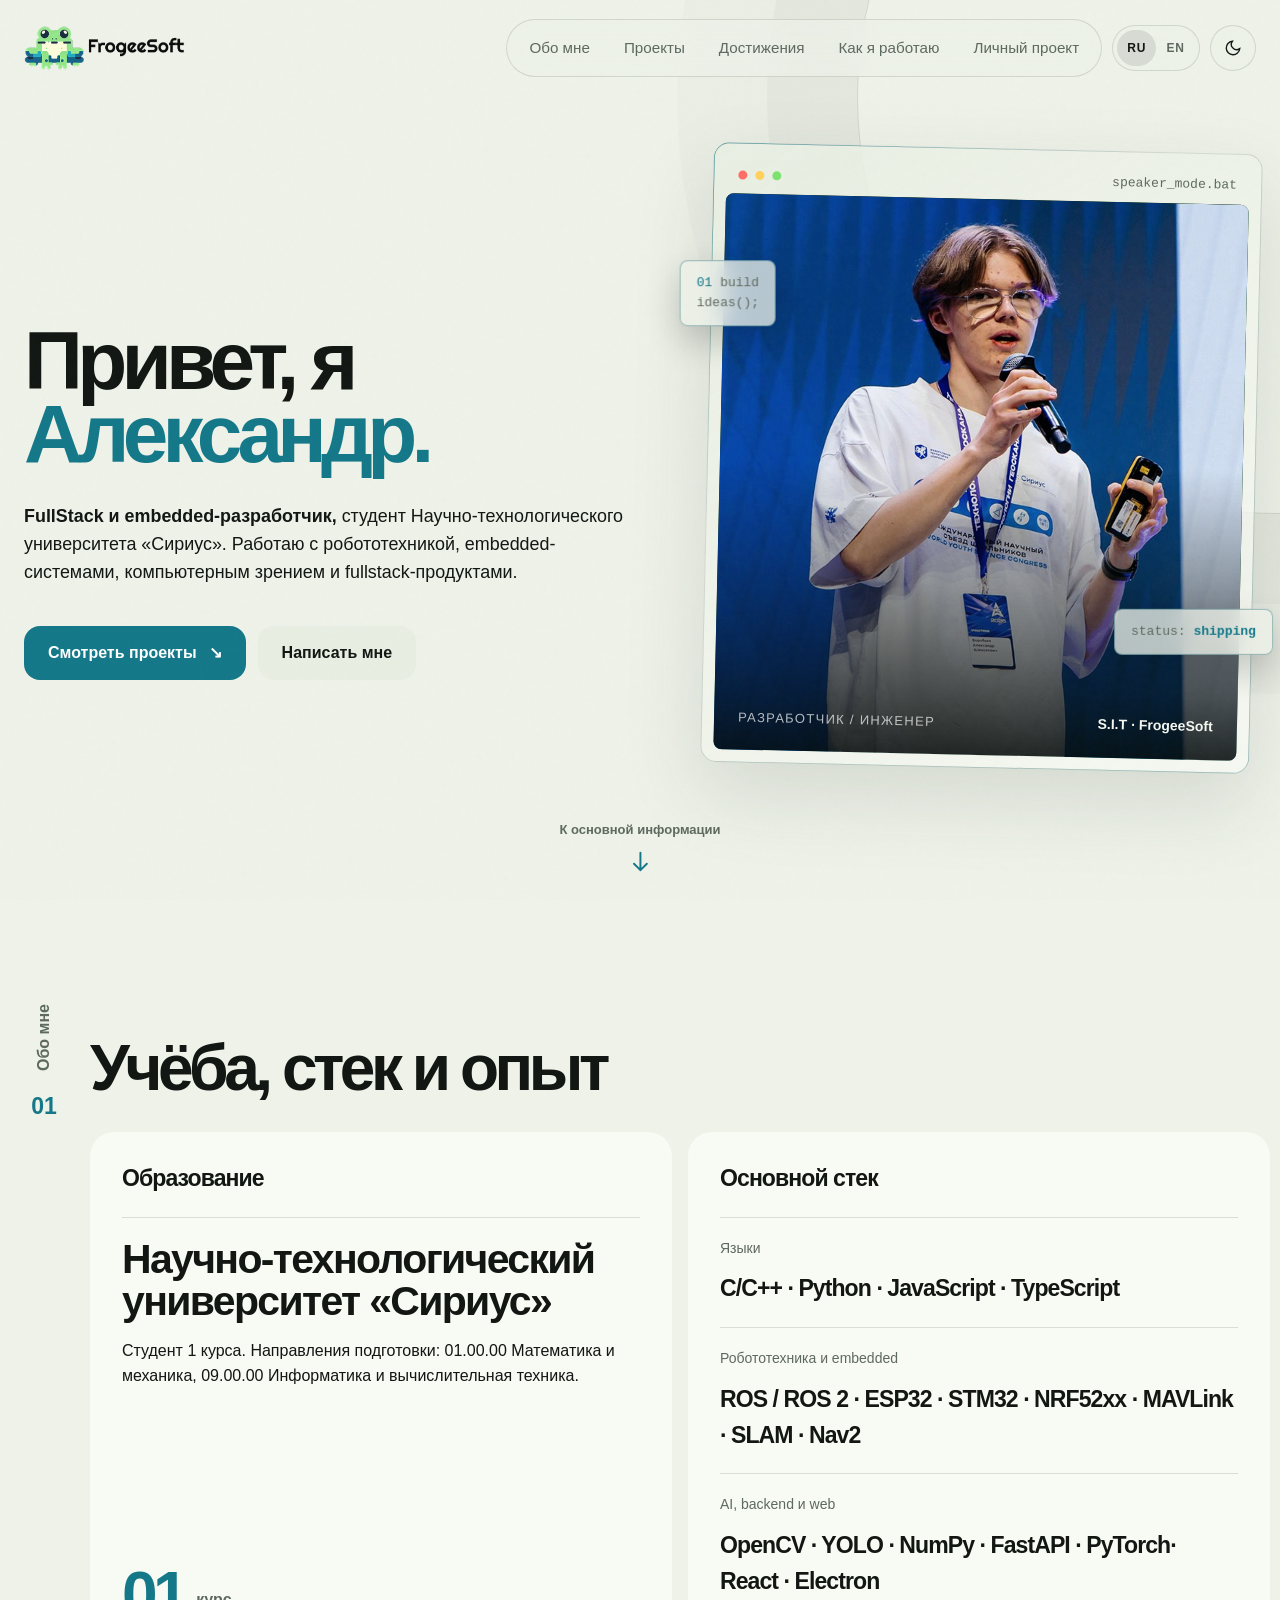
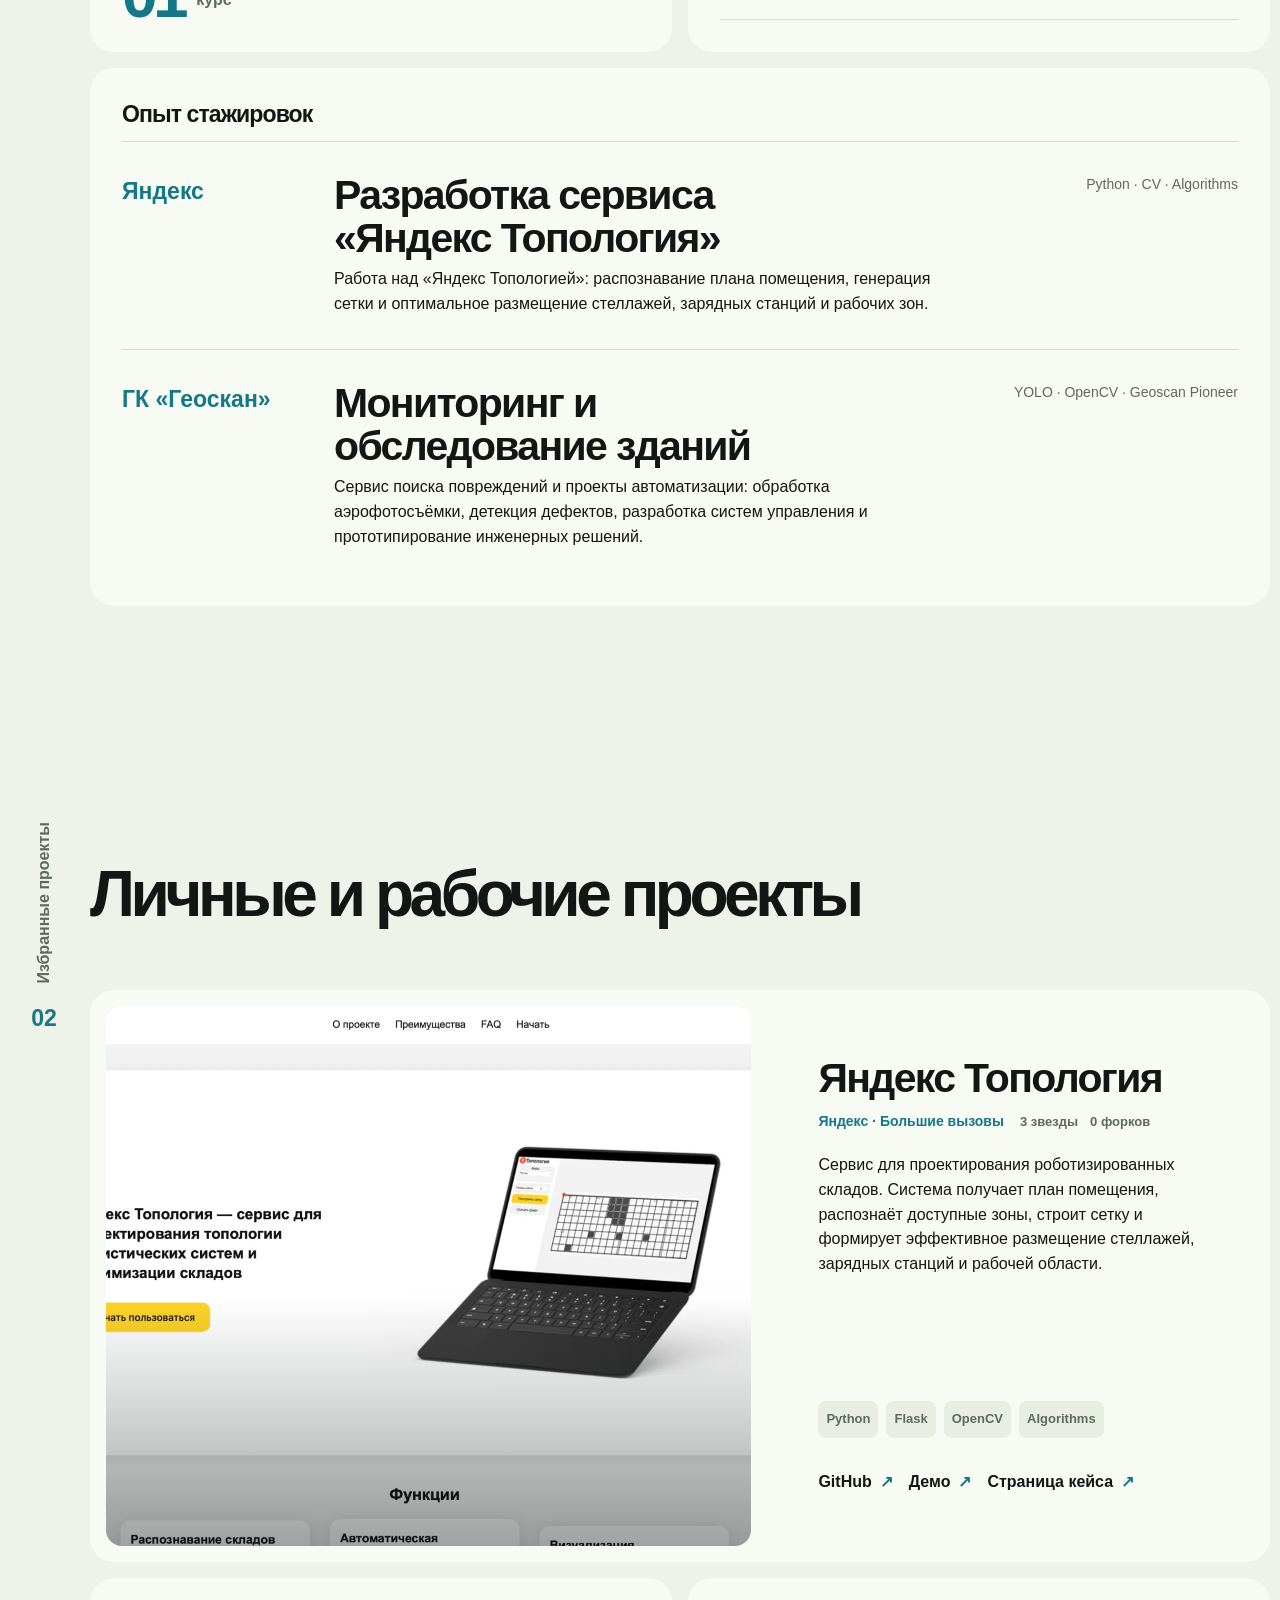
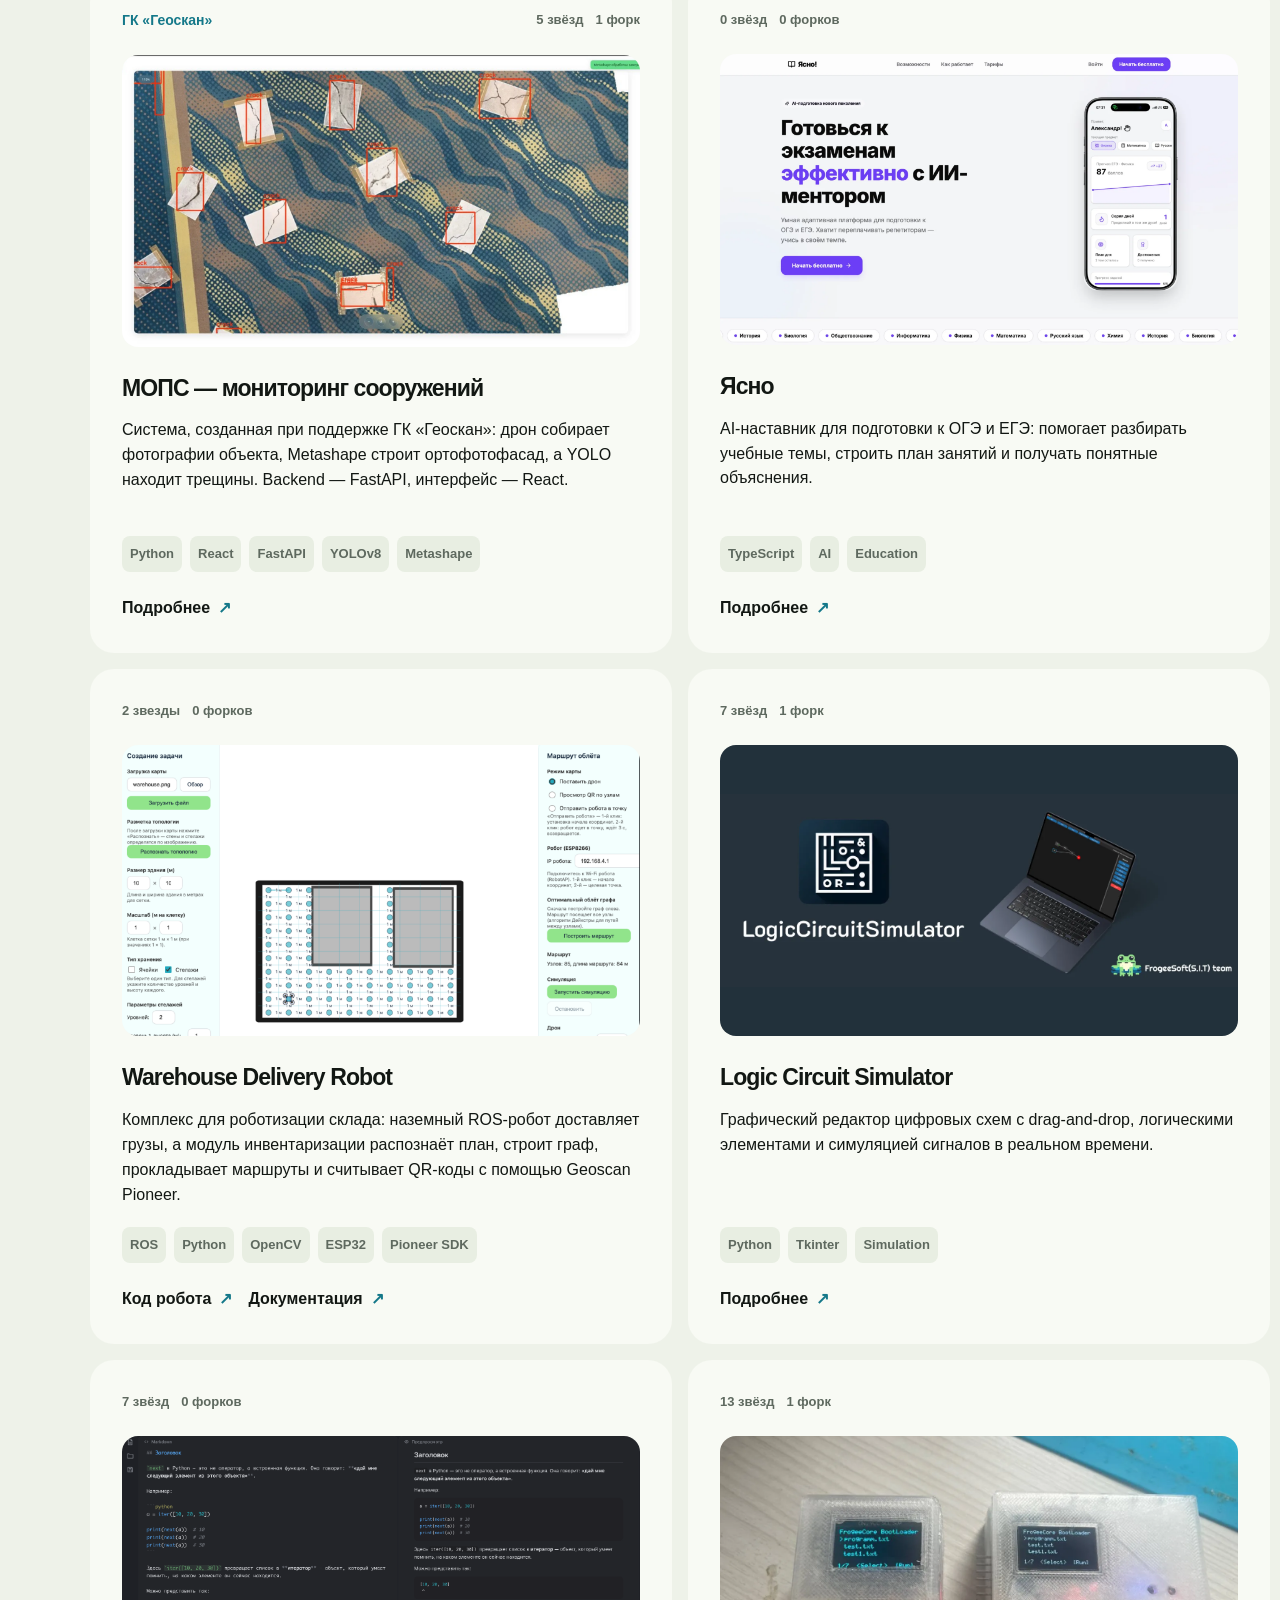
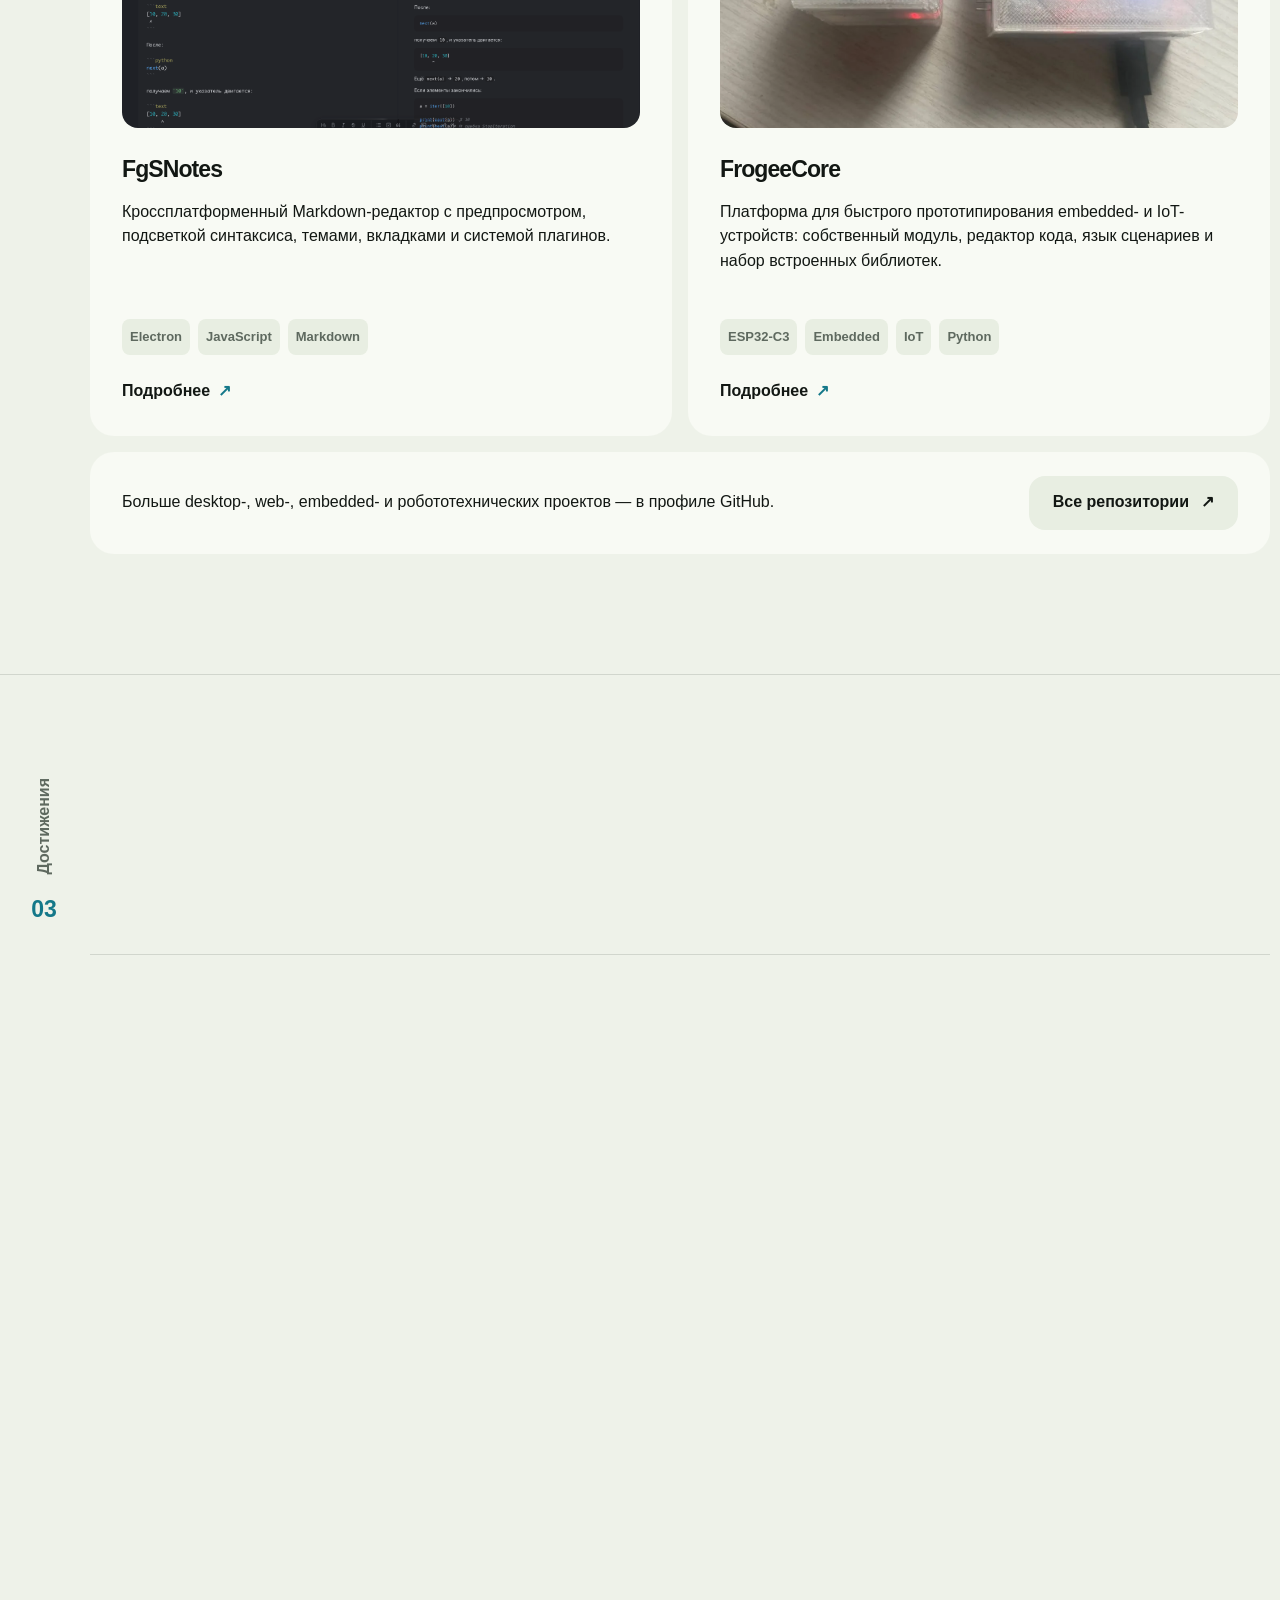
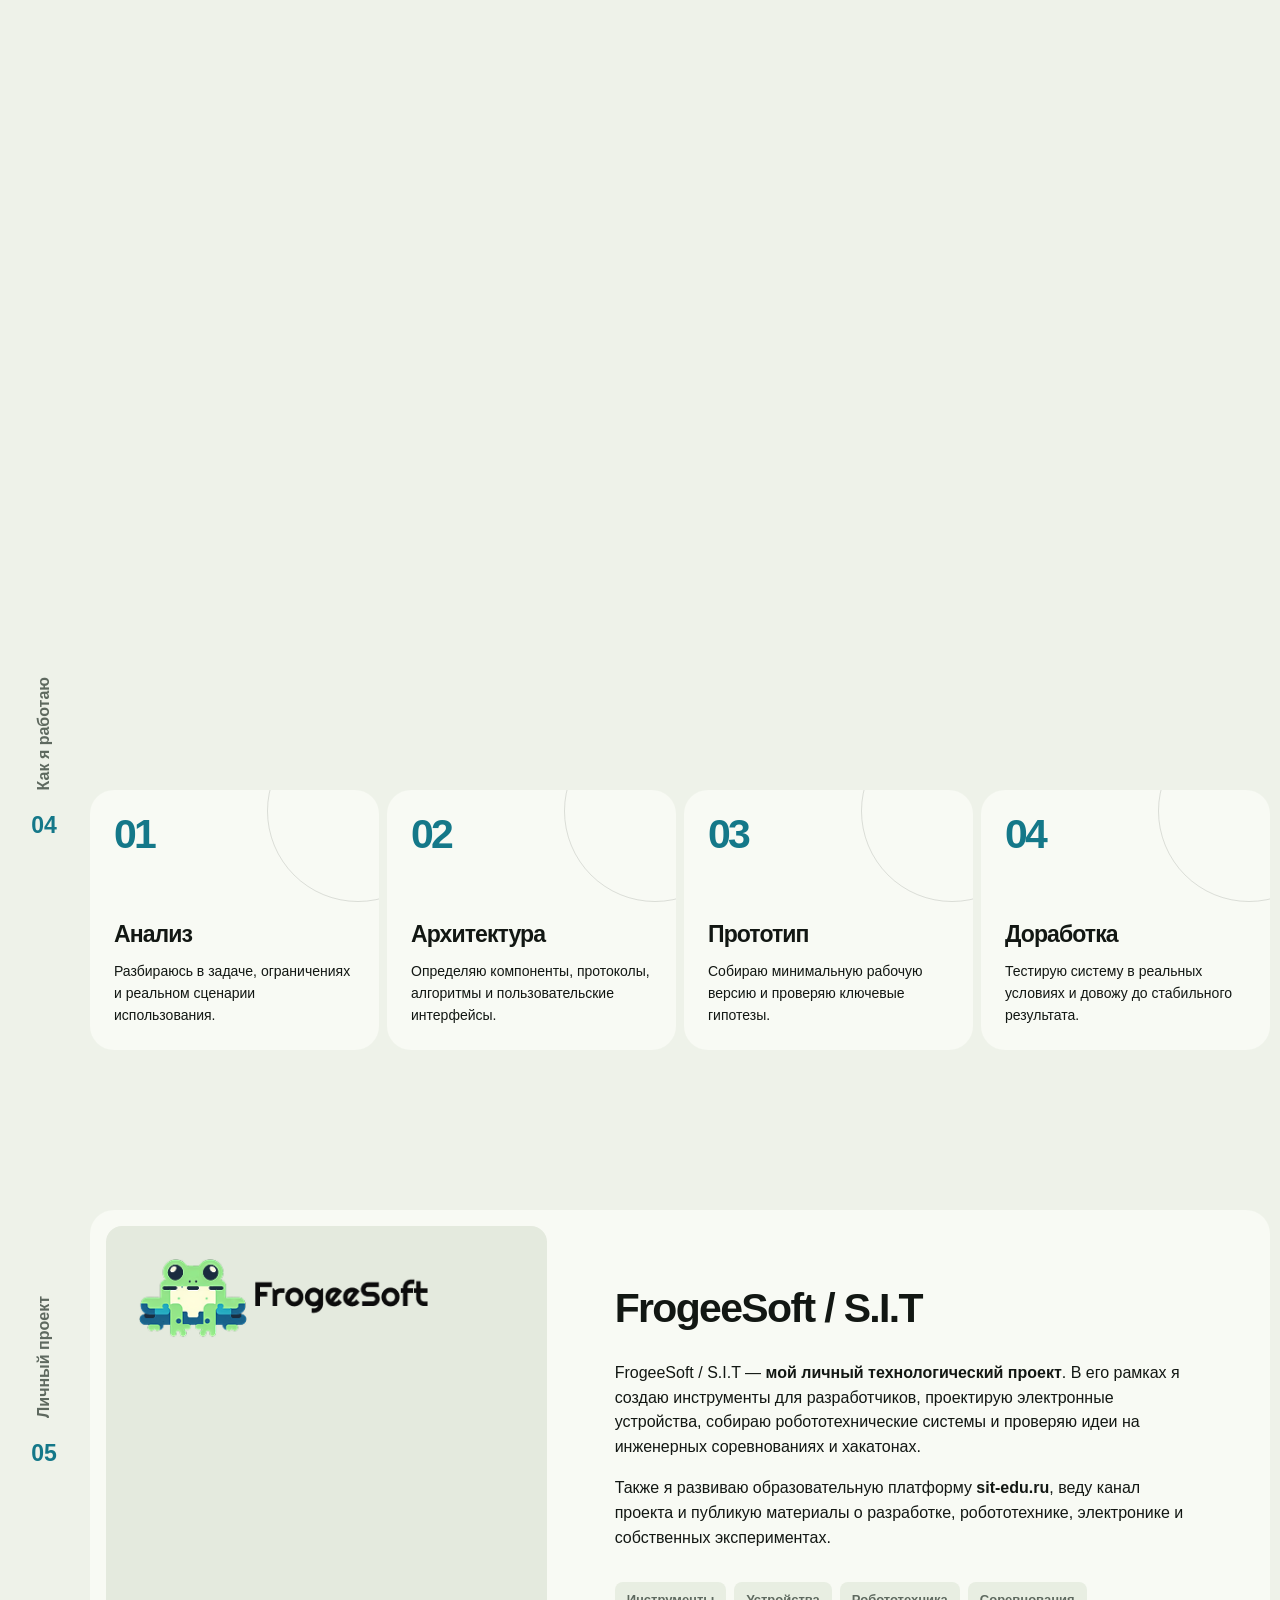
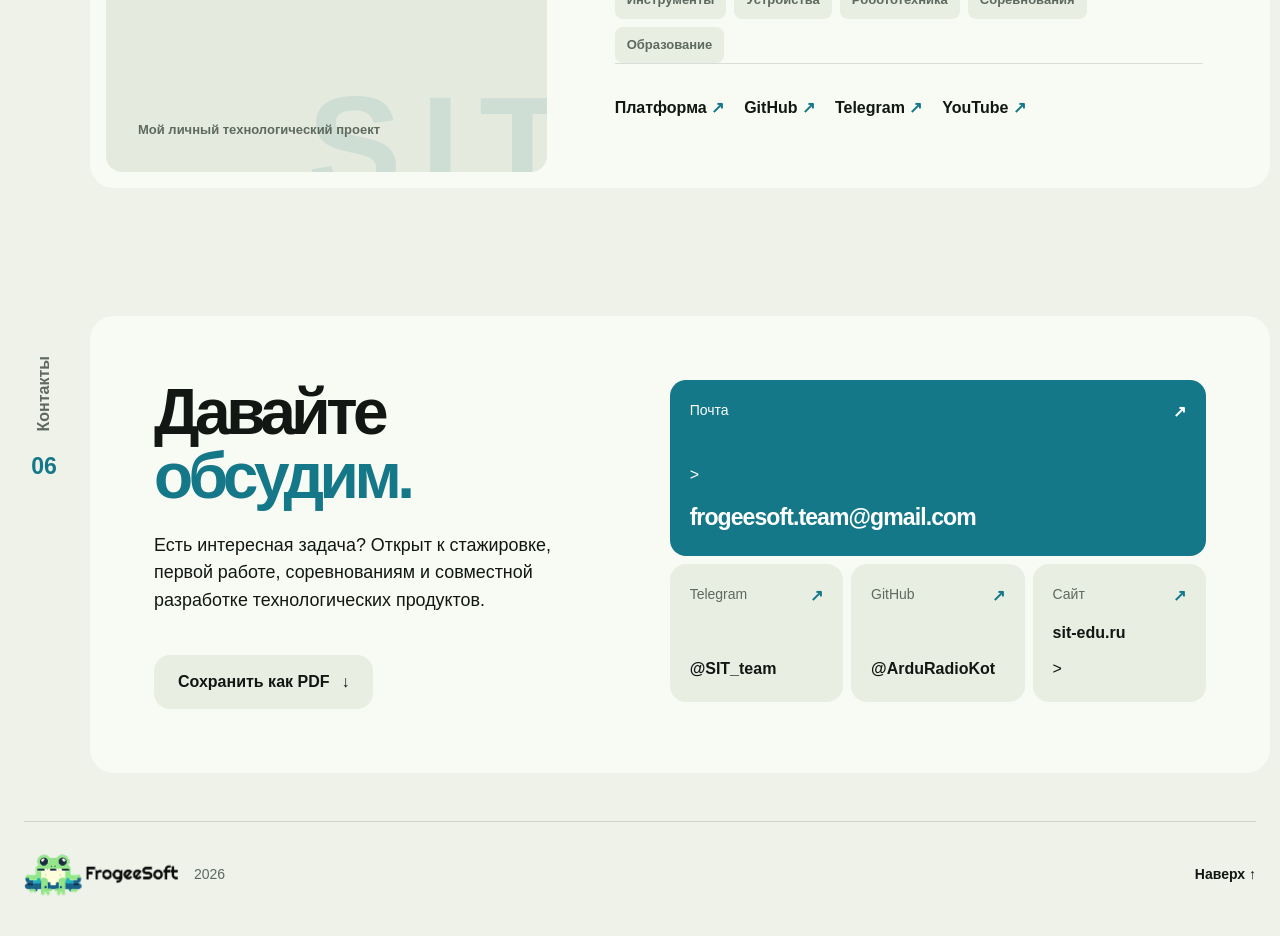
==== commit eb535102: "upd" ====
--- a/index.html
+++ b/index.html
@@ -4,28 +4,51 @@
   <head>
     <meta charset="utf-8" />
     <meta content="width=device-width, initial-scale=1" name="viewport" />
+    <script>
+      (function () {
+        try {
+          var q = new URLSearchParams(location.search).get("lang");
+          var stored = localStorage.getItem("alex-cv-lang");
+          var lang = q === "en" || q === "ru" ? q : stored === "en" ? "en" : "ru";
+          document.documentElement.lang = lang;
+          if (lang === "en") {
+            document.documentElement.classList.add("i18n-pending");
+            setTimeout(function () {
+              document.documentElement.classList.remove("i18n-pending");
+            }, 2500);
+          }
+        } catch (e) {}
+      })();
+    </script>
     <meta
       content="Александр — разработчик и инженер: embedded, робототехника, компьютерное зрение, AI, web и IoT."
+      data-i18n-content="meta.description"
       name="description"
     />
     <meta content="#090c0a" name="theme-color" />
-    <meta content="Александр — Developer &amp; Engineer" property="og:title" />
+    <meta
+      content="Александр — Developer &amp; Engineer"
+      data-i18n-content="meta.title"
+      property="og:title"
+    />
     <meta
       content="Личное портфолио и резюме: FrogeeSoft/S.I.T, embedded, робототехника, компьютерное зрение, AI, web и IoT."
+      data-i18n-content="meta.ogDescription"
       property="og:description"
     />
     <meta content="website" property="og:type" />
-    <title>Александр — Developer &amp; Engineer</title>
+    <title data-i18n="meta.title">Александр — Developer &amp; Engineer</title>
     <link href="assets/logo.png" rel="icon" type="image/png" />
     <link href="styles.css" rel="stylesheet" />
     <script defer="" src="script.js"></script>
   </head>
   <body>
-    <a class="skip-link" href="#main">Перейти к содержимому</a>
+    <a class="skip-link" data-i18n="a11y.skip" href="#main">Перейти к содержимому</a>
     <div aria-hidden="true" class="page-noise"></div>
     <header class="site-header" data-header="">
       <a
         aria-label="FrogeeSoft — на главную"
+        data-i18n-aria="brand.home"
         class="brand brand-logo-link"
         href="#top"
       >
@@ -47,15 +70,33 @@
         </span>
       </a>
       <div class="header-actions">
-        <nav aria-label="Основная навигация" class="desktop-nav header-pill">
-          <a data-nav-link href="#info">Обо мне</a>
-          <a data-nav-link href="#projects">Проекты</a>
-          <a data-nav-link href="#achievements">Достижения</a>
-          <a data-nav-link href="#process">Как я работаю</a>
-          <a data-nav-link href="#about">Личный проект</a>
+        <nav
+          aria-label="Основная навигация"
+          class="desktop-nav header-pill"
+          data-i18n-aria="nav.primary"
+        >
+          <a data-i18n="nav.about" data-nav-link href="#info">Обо мне</a>
+          <a data-i18n="nav.projects" data-nav-link href="#projects">Проекты</a>
+          <a data-i18n="nav.achievements" data-nav-link href="#achievements">Достижения</a>
+          <a data-i18n="nav.process" data-nav-link href="#process">Как я работаю</a>
+          <a data-i18n="nav.personal" data-nav-link href="#about">Личный проект</a>
         </nav>
+        <div
+          aria-label="Язык"
+          class="lang-switch"
+          data-i18n-aria="lang.label"
+          role="group"
+        >
+          <button aria-label="Русский" aria-pressed="true" data-set-lang="ru" lang="ru" type="button">
+            RU
+          </button>
+          <button aria-label="English" aria-pressed="false" data-set-lang="en" lang="en" type="button">
+            EN
+          </button>
+        </div>
         <button
           aria-label="Переключить тему"
+          data-i18n-aria="theme.toggle"
           class="theme-toggle"
           data-theme-toggle=""
           type="button"
@@ -82,23 +123,23 @@
       </div>
     </header>
     <div aria-hidden="true" class="mobile-menu" data-mobile-menu="">
-      <nav aria-label="Меню">
-      <a data-nav-link href="#info">Обо мне</a>
-      <a data-nav-link href="#projects">Проекты</a>
-      <a data-nav-link href="#achievements">Достижения</a>
-      <a data-nav-link href="#process">Как я работаю</a>
-      <a data-nav-link href="#about">Личный проект</a>
-      <a data-nav-link href="#contact">Контакты</a>
+      <nav aria-label="Меню" data-i18n-aria="nav.menu">
+      <a data-i18n="nav.about" data-nav-link href="#info">Обо мне</a>
+      <a data-i18n="nav.projects" data-nav-link href="#projects">Проекты</a>
+      <a data-i18n="nav.achievements" data-nav-link href="#achievements">Достижения</a>
+      <a data-i18n="nav.process" data-nav-link href="#process">Как я работаю</a>
+      <a data-i18n="nav.personal" data-nav-link href="#about">Личный проект</a>
+      <a data-i18n="nav.contact" data-nav-link href="#contact">Контакты</a>
       </nav>
       <a class="button button-primary mobile-menu-cta" href="mailto:frogeesoft.team@gmail.com"
-        >Написать на почту <span aria-hidden="true">↗</span></a
+        ><span data-i18n="nav.email">Написать на почту</span> <span aria-hidden="true">↗</span></a
       >
     </div>
     <main id="main">
       <section class="hero section" id="top">
         <div class="hero-copy reveal">
-          <h1>Привет, я <span>Александр.</span> </h1>
-          <p class="hero-lead">
+          <h1 data-i18n="hero.title">Привет, я <span>Александр.</span></h1>
+          <p class="hero-lead" data-i18n="hero.lead">
             <strong>FullStack и embedded-разработчик,</strong> студент
             Научно-технологического университета «Сириус». Работаю
             с робототехникой, embedded-системами, компьютерным зрением
@@ -106,10 +147,11 @@
           </p>
           <div class="hero-actions">
             <a class="button button-primary" href="#projects"
-              >Смотреть проекты <span aria-hidden="true">↘</span></a
+              ><span data-i18n="hero.projects">Смотреть проекты</span> <span aria-hidden="true">↘</span></a
             >
             <a
               class="button button-secondary"
+              data-i18n="hero.contact"
               href="mailto:frogeesoft.team@gmail.com"
               >Написать мне</a
             >
@@ -124,13 +166,14 @@
             <div class="portrait-wrap">
               <img
                 alt="Александр выступает с презентацией технологического проекта"
+                data-i18n-alt="hero.photo"
                 height="872"
                 src="assets/alexander.png"
                 width="900"
               />
               <div class="portrait-overlay"></div>
               <div class="portrait-caption">
-                <span>Developer / Engineer</span>
+                <span data-i18n="hero.role">Разработчик / инженер</span>
                 <strong>S.I.T · FrogeeSoft</strong>
               </div>
             </div>
@@ -145,68 +188,53 @@
         <a
           aria-label="Перейти к основной информации"
           class="hero-scroll-arrow"
+          data-i18n-aria="hero.scroll"
           href="#info"
         >
-          <span>К основной информации</span>
+          <span data-i18n="hero.scrollLabel">К основной информации</span>
           <svg aria-hidden="true" viewbox="0 0 24 24">
             <path d="M12 4v15M6.5 13.5 12 19l5.5-5.5"></path>
           </svg>
         </a>
       </section>
-      <section aria-label="Ключевые направления" class="marquee">
-        <div class="marquee-track">
-          <div class="marquee-group">
-            <span>Embedded Systems</span><span>Robotics</span><span>Computer Vision</span><span>IoT</span><span>Frontend</span><span>AI</span>
-          </div>
-          <div aria-hidden="true" class="marquee-group">
-            <span>Embedded Systems</span><span>Robotics</span><span>Computer Vision</span><span>IoT</span><span>Frontend</span><span>AI</span>
-          </div>
-          <div aria-hidden="true" class="marquee-group">
-            <span>Embedded Systems</span><span>Robotics</span><span>Computer Vision</span><span>IoT</span><span>Frontend</span><span>AI</span>
-          </div>
-          <div aria-hidden="true" class="marquee-group">
-            <span>Embedded Systems</span><span>Robotics</span><span>Computer Vision</span><span>IoT</span><span>Frontend</span><span>AI</span>
-          </div>
-        </div>
-      </section>
 
       <section class="section about-compact-section has-section-rail" id="info">
         <div class="section-rail" aria-hidden="true">
-          <span>Обо мне</span><strong>01</strong>
+          <span data-i18n="info.rail">Обо мне</span><strong>01</strong>
         </div>
         <div class="section-heading reveal about-compact-heading">
-          <h2>Учёба, стек и опыт</h2>
+          <h2 data-i18n="info.title">Учёба, стек и опыт</h2>
         </div>
 
         <div class="about-compact-grid">
           <article class="about-card reveal">
-            <h3 class="about-card-title">Образование</h3>
-            <h3>Научно-технологический университет «Сириус»</h3>
-            <p>
+            <h3 class="about-card-title" data-i18n="info.eduLabel">Образование</h3>
+            <h3 data-i18n="info.university">Научно-технологический университет «Сириус»</h3>
+            <p data-i18n="info.eduText">
               Студент 1 курса. Направления подготовки: 01.00.00 Математика и
               механика, 09.00.00 Информатика и вычислительная техника.
             </p>
             <div class="about-card-foot">
-              <strong>01</strong><span>курс</span>
+              <strong>01</strong><span data-i18n="info.year">курс</span>
             </div>
           </article>
 
           <article class="about-card reveal reveal-delay-1">
-            <h3 class="about-card-title">Основной стек</h3>
+            <h3 class="about-card-title" data-i18n="info.stackLabel">Основной стек</h3>
             <div class="stack-list">
               <div class="stack-item">
-                <span>Языки</span
+                <span data-i18n="info.languages">Языки</span
                 ><strong>C/C++ · Python · JavaScript · TypeScript</strong>
               </div>
               <div class="stack-item">
-                <span>Робототехника и embedded</span
+                <span data-i18n="info.robotics">Робототехника и embedded</span
                 ><strong
                   >ROS / ROS 2 · ESP32 · STM32 · NRF52xx · MAVLink · SLAM ·
                   Nav2</strong
                 >
               </div>
               <div class="stack-item">
-                <span>AI, backend и web</span
+                <span data-i18n="info.ai">AI, backend и web</span
                 ><strong
                   >OpenCV · YOLO · NumPy · FastAPI · PyTorch· React · Electron
                 </strong>
@@ -215,13 +243,13 @@
           </article>
 
           <article class="about-card about-card-wide reveal">
-            <h3 class="about-card-title">Опыт стажировок</h3>
+            <h3 class="about-card-title" data-i18n="info.expLabel">Опыт стажировок</h3>
             <div class="experience-list">
               <div class="experience-item">
-                <div class="experience-meta">Яндекс</div>
+                <div class="experience-meta" data-i18n="org.yandex">Яндекс</div>
                 <div class="experience-copy">
-                  <h3>Разработка сервиса «Яндекс Топология»</h3>
-                  <p>
+                  <h3 data-i18n="exp.yandexTitle">Разработка сервиса «Яндекс Топология»</h3>
+                  <p data-i18n="exp.yandexText">
                     Работа над «Яндекс Топологией»: распознавание плана
                     помещения, генерация сетки и оптимальное размещение
                     стеллажей, зарядных станций и рабочих зон.
@@ -230,10 +258,10 @@
                 <div class="experience-tags">Python · CV · Algorithms</div>
               </div>
               <div class="experience-item">
-                <div class="experience-meta">ГК&nbsp;«Геоскан»</div>
+                <div class="experience-meta" data-i18n="org.geoscan">ГК&nbsp;«Геоскан»</div>
                 <div class="experience-copy">
-                  <h3>Мониторинг и обследование зданий</h3>
-                  <p>
+                  <h3 data-i18n="exp.geoscanTitle">Мониторинг и обследование зданий</h3>
+                  <p data-i18n="exp.geoscanText">
                     Сервис поиска повреждений и проекты автоматизации: обработка
                     аэрофотосъёмки, детекция дефектов, разработка систем
                     управления и прототипирование инженерных решений.
@@ -250,36 +278,38 @@
 
       <section class="section projects has-section-rail" id="projects">
         <div class="section-rail" aria-hidden="true">
-          <span>Избранные проекты</span><strong>02</strong>
+          <span data-i18n="projects.rail">Избранные проекты</span><strong>02</strong>
         </div>
         <div class="section-heading reveal">
-          <h2>Личные и рабочие проекты</h2>
+          <h2 data-i18n="projects.title">Личные и рабочие проекты</h2>
         </div>
         <article class="project-featured reveal" data-repo="MarketLog">
           <a
             aria-label="Открыть демонстрацию Яндекс Топологии"
             class="project-visual project-image-featured"
+            data-i18n-aria="project.topologyDemo"
             href="https://x200l.github.io/MarketLog/"
             rel="noreferrer"
             target="_blank"
           >
             <img
               alt="Лендинг проекта Яндекс Топология с интерфейсом проектирования роботизированного склада"
+              data-i18n-alt="project.topologyAlt"
               height="1026"
               src="assets/project-marketlog.webp"
               width="1800"
             />
           </a>
           <div class="project-info">
-            <h3>Яндекс Топология</h3>
+            <h3 data-i18n="project.topologyTitle">Яндекс Топология</h3>
             <div class="project-kicker">
-              <span class="project-org">Яндекс · Большие вызовы</span>
+              <span class="project-org" data-i18n="project.topologyOrg">Яндекс · Большие вызовы</span>
               <span class="repo-stats"
                 ><b data-repo-stars="">3 звезды</b
                 ><b data-repo-forks="">0 форков</b></span
               >
             </div>
-            <p>
+            <p data-i18n="project.topologyText">
               Сервис для проектирования роботизированных складов. Система
               получает план помещения, распознаёт доступные зоны, строит сетку и
               формирует эффективное размещение стеллажей, зарядных станций и
@@ -294,19 +324,19 @@
                 href="https://github.com/X200L/MarketLog"
                 rel="noreferrer"
                 target="_blank"
-                >GitHub <span>↗</span></a
+                >GitHub <span aria-hidden="true">↗</span></a
               >
               <a
                 href="https://x200l.github.io/MarketLog/"
                 rel="noreferrer"
                 target="_blank"
-                >Демо <span>↗</span></a
+                ><span data-i18n="project.demo">Демо</span> <span aria-hidden="true">↗</span></a
               >
               <a
                 href="https://bigchallenges.ru/topologies"
                 rel="noreferrer"
                 target="_blank"
-                >Страница кейса <span>↗</span></a
+                ><span data-i18n="project.case">Страница кейса</span> <span aria-hidden="true">↗</span></a
               >
             </div>
           </div>
@@ -318,7 +348,7 @@
             data-repo="Geoscan_MOPS"
           >
             <div class="project-card-top">
-              <span class="project-org">ГК&nbsp;«Геоскан»</span>
+              <span class="project-org" data-i18n="org.geoscan">ГК&nbsp;«Геоскан»</span>
               <span class="repo-stats"
                 ><b data-repo-stars="">5 звёзд</b
                 ><b data-repo-forks="">1 форк</b></span
@@ -327,19 +357,21 @@
             <a
               aria-label="МОПС на GitHub"
               class="project-card-media"
+              data-i18n-aria="project.mopsAria"
               href="https://github.com/ArduRadioKot/Geoscan_MOPS"
               rel="noreferrer"
               target="_blank"
               ><img
                 alt="Результат компьютерного зрения: обнаруженные трещины выделены рамками"
+                data-i18n-alt="project.mopsAlt"
                 height="932"
                 loading="lazy"
                 src="assets/project-mops.webp"
                 width="1754"
               />
             </a>
-            <h3>МОПС — мониторинг сооружений</h3>
-            <p>
+            <h3 data-i18n="project.mopsTitle">МОПС — мониторинг сооружений</h3>
+            <p data-i18n="project.mopsText">
               Система, созданная при поддержке ГК&nbsp;«Геоскан»: дрон собирает
               фотографии объекта, Metashape строит ортофотофасад, а YOLO находит
               трещины. Backend — FastAPI, интерфейс — React.
@@ -352,7 +384,7 @@
               href="https://github.com/ArduRadioKot/Geoscan_MOPS"
               rel="noreferrer"
               target="_blank"
-              >Подробнее <span>↗</span></a
+              ><span data-i18n="project.more">Подробнее</span> <span aria-hidden="true">↗</span></a
             >
           </article>
           <article class="project-card reveal" data-repo="yasno-service">
@@ -365,20 +397,22 @@
             <a
               aria-label="Ясно на GitHub"
               class="project-card-media"
+              data-i18n-aria="project.yasnoAria"
               href="https://github.com/ArduRadioKot/yasno-service"
               rel="noreferrer"
               target="_blank"
             >
               <img
                 alt="Лендинг образовательной платформы Ясно с AI-ментором"
+                data-i18n-alt="project.yasnoAlt"
                 height="1010"
                 loading="lazy"
                 src="assets/project-yasno.webp"
                 width="1800"
               />
             </a>
-            <h3>Ясно</h3>
-            <p>
+            <h3 data-i18n="project.yasnoTitle">Ясно</h3>
+            <p data-i18n="project.yasnoText">
               AI-наставник для подготовки к ОГЭ и ЕГЭ: помогает разбирать
               учебные темы, строить план занятий и получать понятные объяснения.
             </p>
@@ -389,7 +423,7 @@
               href="https://github.com/ArduRadioKot/yasno-service"
               rel="noreferrer"
               target="_blank"
-              >Подробнее <span>↗</span></a
+              ><span data-i18n="project.more">Подробнее</span> <span aria-hidden="true">↗</span></a
             >
           </article>
           <article
@@ -405,12 +439,14 @@
             <a
               aria-label="Warehouse Delivery Robot на GitHub"
               class="project-card-media"
+              data-i18n-aria="project.warehouseAria"
               href="https://github.com/ArduRadioKot/Warehouse-delivery-robot"
               rel="noreferrer"
               target="_blank"
             >
               <img
                 alt="Интерфейс распознавания топологии склада с логотипом FrogeeSoft"
+                data-i18n-alt="project.warehouseAlt"
                 height="928"
                 loading="lazy"
                 src="assets/project-warehouse.png"
@@ -418,7 +454,7 @@
               />
             </a>
             <h3>Warehouse Delivery Robot</h3>
-            <p>
+            <p data-i18n="project.warehouseText">
               Комплекс для роботизации склада: наземный ROS-робот доставляет
               грузы, а модуль инвентаризации распознаёт план, строит граф,
               прокладывает маршруты и считывает QR-коды с помощью Geoscan
@@ -433,12 +469,12 @@
                 href="https://github.com/ArduRadioKot/Warehouse-delivery-robot"
                 rel="noreferrer"
                 target="_blank"
-                >Код робота <span>↗</span></a
+                ><span data-i18n="project.robot">Код робота</span> <span aria-hidden="true">↗</span></a
               ><a
                 href="https://github.com/ArduRadioKot/Hello-pioner"
                 rel="noreferrer"
                 target="_blank"
-                >Документация <span>↗</span></a
+                ><span data-i18n="project.docs">Документация</span> <span aria-hidden="true">↗</span></a
               >
             </div>
           </article>
@@ -455,12 +491,14 @@
             <a
               aria-label="Logic Circuit Simulator на GitHub"
               class="project-card-media media-contain media-dark"
+              data-i18n-aria="project.logicAria"
               href="https://github.com/ArduRadioKot/LogicCircuitSimulator"
               rel="noreferrer"
               target="_blank"
             >
               <img
                 alt="Презентационный экран симулятора логических схем"
+                data-i18n-alt="project.logicAlt"
                 height="521"
                 loading="lazy"
                 src="assets/project-logic.webp"
@@ -468,7 +506,7 @@
               />
             </a>
             <h3>Logic Circuit Simulator</h3>
-            <p>
+            <p data-i18n="project.logicText">
               Графический редактор цифровых схем с drag-and-drop, логическими
               элементами и симуляцией сигналов в реальном времени.
             </p>
@@ -479,7 +517,7 @@
               href="https://github.com/ArduRadioKot/LogicCircuitSimulator"
               rel="noreferrer"
               target="_blank"
-              >Подробнее <span>↗</span></a
+              ><span data-i18n="project.more">Подробнее</span> <span aria-hidden="true">↗</span></a
             >
           </article>
           <article class="project-card reveal" data-repo="FgSNotes">
@@ -492,12 +530,14 @@
             <a
               aria-label="FgSNotes на GitHub"
               class="project-card-media"
+              data-i18n-aria="project.notesAria"
               href="https://github.com/ArduRadioKot/FgSNotes"
               rel="noreferrer"
               target="_blank"
             >
               <img
                 alt="Интерфейс Markdown-редактора FgSNotes с редактором и предпросмотром"
+                data-i18n-alt="project.notesAlt"
                 height="933"
                 loading="lazy"
                 src="assets/fgs.png"
@@ -505,7 +545,7 @@
               />
             </a>
             <h3>FgSNotes</h3>
-            <p>
+            <p data-i18n="project.notesText">
               Кроссплатформенный Markdown-редактор с предпросмотром, подсветкой
               синтаксиса, темами, вкладками и системой плагинов.
             </p>
@@ -516,7 +556,7 @@
               href="https://github.com/ArduRadioKot/FgSNotes"
               rel="noreferrer"
               target="_blank"
-              >Подробнее <span>↗</span></a
+              ><span data-i18n="project.more">Подробнее</span> <span aria-hidden="true">↗</span></a
             >
           </article>
           <article class="project-card reveal" data-repo="FrogeeCore">
@@ -529,12 +569,14 @@
             <a
               aria-label="FrogeeCore на GitHub"
               class="project-card-media"
+              data-i18n-aria="project.coreAria"
               href="https://github.com/ArduRadioKot/FrogeeCore"
               rel="noreferrer"
               target="_blank"
             >
               <img
                 alt="Два прототипа устройства FrogeeCore с OLED-дисплеями"
+                data-i18n-alt="project.coreAlt"
                 height="960"
                 loading="lazy"
                 src="assets/project-frogeecore.webp"
@@ -542,7 +584,7 @@
               />
             </a>
             <h3>FrogeeCore</h3>
-            <p>
+            <p data-i18n="project.coreText">
               Платформа для быстрого прототипирования embedded- и IoT-устройств:
               собственный модуль, редактор кода, язык сценариев и набор
               встроенных библиотек.
@@ -555,12 +597,12 @@
               href="https://github.com/ArduRadioKot/FrogeeCore"
               rel="noreferrer"
               target="_blank"
-              >Подробнее <span>↗</span></a
+              ><span data-i18n="project.more">Подробнее</span> <span aria-hidden="true">↗</span></a
             >
           </article>
         </div>
         <div class="all-projects reveal">
-          <p>
+          <p data-i18n="projects.more">
             Больше desktop-, web-, embedded- и робототехнических проектов — в
             профиле GitHub.
           </p>
@@ -569,7 +611,7 @@
             href="https://github.com/ArduRadioKot?tab=repositories"
             rel="noreferrer"
             target="_blank"
-            >Все репозитории <span>↗</span></a
+            ><span data-i18n="projects.allCta">Все репозитории</span> <span aria-hidden="true">↗</span></a
           >
         </div>
       </section>
@@ -579,66 +621,66 @@
         id="achievements"
       >
         <div class="section-rail" aria-hidden="true">
-          <span>Достижения</span><strong>03</strong>
+          <span data-i18n="ach.rail">Достижения</span><strong>03</strong>
         </div>
         <div class="section-heading reveal">
-          <h2>Опыт участия в <em>соревнованиях</em></h2>
+          <h2 data-i18n="ach.title">Опыт участия в <em>соревнованиях</em></h2>
         </div>
 
         <div class="year-timeline">
           <section class="timeline-year reveal">
             <div class="year-marker">
-              <strong>2026</strong><span>текущий год</span>
+              <strong>2026</strong><span data-i18n="ach.current">текущий год</span>
             </div>
             <div class="year-events">
               <article class="timeline-event timeline-event-primary">
-                <span>Победитель</span>
-                <h3>
+                <span data-i18n="ach.winner">Победитель</span>
+                <h3 data-i18n="ach.hello">
                   Конкурс по робототехнике «Hello, Pioneer» от ГК&nbsp;«Геоскан»
                 </h3>
               </article>
               <article class="timeline-event">
-                <span>Победитель</span>
-                <h3>Всероссийский конкурс научных работ «Спутник»</h3>
+                <span data-i18n="ach.winner">Победитель</span>
+                <h3 data-i18n="ach.sputnik">Всероссийский конкурс научных работ «Спутник»</h3>
               </article>
               <article class="timeline-event">
-                <span>Призёр регионального этапа</span>
-                <h3>
+                <span data-i18n="ach.regional">Призёр регионального этапа</span>
+                <h3 data-i18n="ach.olymp">
                   Всероссийская олимпиада школьников по технологии и информатике
                 </h3>
               </article>
               <article class="timeline-event">
-                <span>Участник</span>
-                <h3>
+                <span data-i18n="ach.participant">Участник</span>
+                <h3 data-i18n="ach.congress">
                   Международный научный съезд школьников и Конгресс молодых
                   учёных
                 </h3>
               </article>
               <article class="timeline-event">
-                <span>Финалист</span>
-                <h3>Национальная технологическая олимпиада</h3>
+                <span data-i18n="ach.finalist">Финалист</span>
+                <h3 data-i18n="ach.nto">Национальная технологическая олимпиада</h3>
               </article>
             </div>
           </section>
           <section class="timeline-year reveal">
             <div class="year-marker">
-              <strong>2025</strong><span>архив</span>
+              <strong>2025</strong><span data-i18n="ach.archive">архив</span>
             </div>
             <div class="year-events">
               <article class="timeline-event">
-                <span>Победитель</span>
-                <h3>
+                <span data-i18n="ach.winner">Победитель</span>
+                <h3 data-i18n="ach.big">
                   Всероссийский конкурс научно-технических проектов «Большие
                   вызовы»
                 </h3>
               </article>
               <article class="timeline-event">
-                <span>Призёр</span>
-                <h3>Кейс-чемпионат «Ключ» НИУ ВШЭ</h3>
+                <span data-i18n="ach.prize">Призёр</span>
+                <h3 data-i18n="ach.hse">Кейс-чемпионат «Ключ» НИУ ВШЭ</h3>
               </article>
               <article class="timeline-event">
-                <span>Победитель</span>
-                <h3>Кейс-чемпионат «Капча»</h3>
+                <span data-i18n="ach.winner">Победитель</span>
+                <h3 data-i18n="ach.kapcha">Кейс-чемпионат «Капча»</h3>
               </article>
             </div>
           </section>
@@ -647,17 +689,17 @@
 
       <section class="section workflow-section has-section-rail" id="process">
         <div class="section-rail" aria-hidden="true">
-          <span>Как я работаю</span><strong>04</strong>
+          <span data-i18n="work.rail">Как я работаю</span><strong>04</strong>
         </div>
         <div class="workflow-head reveal">
-          <h2>От задачи до прототипа.</h2>
+          <h2 data-i18n="work.title">От задачи до прототипа.</h2>
         </div>
         <div class="workflow-track">
           <article class="workflow-step reveal">
             <span class="workflow-index">01</span>
             <div>
-              <h3>Анализ</h3>
-              <p>
+              <h3 data-i18n="work.aTitle">Анализ</h3>
+              <p data-i18n="work.aText">
                 Разбираюсь в задаче, ограничениях и реальном сценарии
                 использования.
               </p>
@@ -666,8 +708,8 @@
           <article class="workflow-step reveal reveal-delay-1">
             <span class="workflow-index">02</span>
             <div>
-              <h3>Архитектура</h3>
-              <p>
+              <h3 data-i18n="work.bTitle">Архитектура</h3>
+              <p data-i18n="work.bText">
                 Определяю компоненты, протоколы, алгоритмы и пользовательские
                 интерфейсы.
               </p>
@@ -676,8 +718,8 @@
           <article class="workflow-step reveal reveal-delay-2">
             <span class="workflow-index">03</span>
             <div>
-              <h3>Прототип</h3>
-              <p>
+              <h3 data-i18n="work.cTitle">Прототип</h3>
+              <p data-i18n="work.cText">
                 Собираю минимальную рабочую версию и проверяю ключевые гипотезы.
               </p>
             </div>
@@ -685,8 +727,8 @@
           <article class="workflow-step reveal">
             <span class="workflow-index">04</span>
             <div>
-              <h3>Доработка</h3>
-              <p>
+              <h3 data-i18n="work.dTitle">Доработка</h3>
+              <p data-i18n="work.dText">
                 Тестирую систему в реальных условиях и довожу до стабильного
                 результата.
               </p>
@@ -700,7 +742,7 @@
         id="about"
       >
         <div class="section-rail" aria-hidden="true">
-          <span>Личный проект</span><strong>05</strong>
+          <span data-i18n="about.rail">Личный проект</span><strong>05</strong>
         </div>
         <article class="team-card reveal">
           <div class="team-card-brand">
@@ -717,31 +759,33 @@
                 src="assets/frogeesoft-logo-light.png"
                 width="309"
             /></span>
-            <span>Мой личный технологический проект</span>
+            <span data-i18n="about.kicker">Мой личный технологический проект</span>
           </div>
           <div class="team-card-copy">
             <h3>FrogeeSoft / S.I.T</h3>
-            <p>
+            <p data-i18n="about.p1">
               FrogeeSoft / S.I.T —
               <strong>мой личный технологический проект</strong>. В его рамках я
               создаю инструменты для разработчиков, проектирую электронные
               устройства, собираю робототехнические системы и проверяю идеи на
               инженерных соревнованиях и хакатонах.
             </p>
-            <p>
+            <p data-i18n="about.p2">
               Также я развиваю образовательную платформу
               <strong>sit-edu.ru</strong>, веду канал проекта и публикую
               материалы о разработке, робототехнике, электронике и собственных
               экспериментах.
             </p>
             <div class="team-directions">
-              <span>Developer tools</span><span>Devices</span
-              ><span>Robotics</span><span>Competitions</span
-              ><span>Education</span>
+              <span data-i18n="about.tools">Инструменты</span
+              ><span data-i18n="about.devices">Устройства</span
+              ><span data-i18n="about.robotics">Робототехника</span
+              ><span data-i18n="about.competitions">Соревнования</span
+              ><span data-i18n="about.education">Образование</span>
             </div>
             <div class="team-links">
               <a href="https://sit-edu.ru" rel="noreferrer" target="_blank"
-                >Платформа <b>↗</b></a
+                ><span data-i18n="about.platform">Платформа</span> <b>↗</b></a
               >
               <a
                 href="https://github.com/X200L/SITeducation"
@@ -768,22 +812,22 @@
         id="contact"
       >
         <div class="section-rail" aria-hidden="true">
-          <span>Контакты</span><strong>06</strong>
+          <span data-i18n="contact.rail">Контакты</span><strong>06</strong>
         </div>
         <div class="contact-card reveal">
           <div class="contact-copy">
-            <h2>Давайте <em>обсудим.</em></h2>
-            <p>
+            <h2 data-i18n="contact.title">Давайте <em>обсудим.</em></h2>
+            <p data-i18n="contact.text">
               Есть интересная задача? Открыт к стажировке, первой работе,
               соревнованиям и совместной разработке технологических продуктов.
             </p>
             <button class="button button-secondary print-button" data-print type="button">
-              Сохранить как PDF <span aria-hidden="true">↓</span>
+              <span data-i18n="contact.pdf">Сохранить как PDF</span> <span aria-hidden="true">↓</span>
             </button>
           </div>
           <div class="contact-actions">
             <a class="contact-link contact-link-primary" href="mailto:frogeesoft.team@gmail.com"
-              ><span>Почта</span
+              ><span data-i18n="contact.email">Почта</span>
               ><strong>frogeesoft.team@gmail.com</strong
               ><b aria-hidden="true">↗</b></a
             >
@@ -808,7 +852,7 @@
               href="https://sit-edu.ru"
               rel="noreferrer"
               target="_blank"
-              ><span>Сайт</span><strong>sit-edu.ru</strong
+              ><span data-i18n="contact.site">Сайт</span><strong>sit-edu.ru</strong>
               ><b aria-hidden="true">↗</b></a
             >
           </div>
@@ -836,11 +880,12 @@
         ></a>
         <p><span data-year="">2026</span></p>
       </div>
-      <a href="#top">Наверх ↑</a>
+      <a data-i18n="footer.top" href="#top">Наверх ↑</a>
     </footer>
     <noscript
       ><div class="noscript">
-        Для анимаций и актуальной статистики GitHub включите JavaScript.
+        <span lang="ru">Для анимаций и актуальной статистики GitHub включите JavaScript.</span>
+        <span lang="en">Enable JavaScript for motion and live GitHub stats.</span>
       </div></noscript
     >
   </body>
--- a/styles.css
+++ b/styles.css
@@ -85,6 +85,9 @@
 html {
   scroll-behavior: smooth;
   scroll-padding-top: 110px;
+}
+html.i18n-pending body {
+  visibility: hidden;
 }
 body {
   margin: 0;
@@ -179,27 +182,7 @@
   height: 80px;
 }
 .site-header .brand-logo-switch {
-  transition: width 0.3s;
-}
-.site-header.is-scrolled .brand-logo-switch {
-  width: 150px;
-}
-/* Content scrolls under the header, so after scroll the logo sits on the same pill as the nav. */
-.site-header .brand {
-  /* The pill's inner padding is pulled back so the logo keeps the content edge. */
-  margin-left: -8px;
-  padding: 6px 14px 6px 8px;
-  border: 1px solid transparent;
-  border-radius: 999px;
-  transition:
-    background 0.3s,
-    border-color 0.3s;
-}
-.site-header.is-scrolled .brand {
-  border-color: var(--line);
-  background: color-mix(in srgb, var(--bg) 72%, transparent);
-  -webkit-backdrop-filter: blur(14px);
-  backdrop-filter: blur(14px);
+  width: 160px;
 }
 
 .header-actions {
@@ -256,6 +239,41 @@
 .menu-toggle:hover {
   transform: translateY(-2px);
   background: color-mix(in srgb, var(--text) 9%, var(--bg));
+}
+.lang-switch {
+  display: flex;
+  align-items: center;
+  height: 46px;
+  padding: 4px;
+  flex: none;
+  border: var(--rule);
+  border-radius: 999px;
+  background: color-mix(in srgb, var(--bg) 72%, transparent);
+  -webkit-backdrop-filter: blur(14px);
+  backdrop-filter: blur(14px);
+}
+.lang-switch button {
+  min-width: 36px;
+  height: 100%;
+  padding: 0 10px;
+  border: 0;
+  border-radius: 999px;
+  background: transparent;
+  color: var(--muted);
+  font-size: 0.75rem;
+  font-weight: var(--fw-heavy);
+  letter-spacing: 0.08em;
+  cursor: pointer;
+  transition:
+    color 0.2s,
+    background 0.2s;
+}
+.lang-switch button:hover,
+.lang-switch button[aria-pressed="true"] {
+  color: var(--text);
+}
+.lang-switch button[aria-pressed="true"] {
+  background: color-mix(in srgb, var(--text) 10%, transparent);
 }
 .menu-toggle {
   display: none;
@@ -353,8 +371,8 @@
   .site-header.is-scrolled {
     height: var(--header-h);
   }
-  .site-header.is-scrolled .brand-logo-switch {
-    width: min(124px, 38vw);
+  .site-header .brand-logo-switch {
+    width: 120px;
   }
   .header-actions {
     gap: 6px;
@@ -363,6 +381,33 @@
   .menu-toggle {
     width: 42px;
     height: 42px;
+  }
+  .lang-switch {
+    height: 42px;
+    padding: 3px;
+  }
+  .lang-switch button {
+    min-width: 32px;
+    padding: 0 8px;
+  }
+}
+@media (max-width: 380px) {
+  .site-header {
+    gap: 8px;
+  }
+  .site-header .brand-logo-switch {
+    width: min(108px, 28vw);
+  }
+  .header-actions {
+    gap: 4px;
+  }
+  .lang-switch {
+    padding: 2px;
+  }
+  .lang-switch button {
+    min-width: 28px;
+    padding: 0 6px;
+    letter-spacing: 0.04em;
   }
 }
 
@@ -614,54 +659,6 @@
   right: -22px;
   bottom: 19%;
 }
-.marquee {
-  overflow: hidden;
-  background: var(--bg-soft);
-  border-block: var(--rule);
-}
-.marquee-track {
-  width: max-content;
-  display: flex;
-  align-items: center;
-  gap: 0;
-  padding: 0;
-  color: var(--muted);
-  font-weight: var(--fw-heavy);
-  font-size: var(--fs-small);
-  will-change: transform;
-  animation: marquee-continuous var(--marquee-duration, 26s) linear infinite;
-}
-.marquee-group {
-  --marquee-gap: var(--space-32);
-  flex: 0 0 auto;
-  display: flex;
-  align-items: center;
-  gap: var(--marquee-gap);
-  padding: var(--space-16) 0;
-  padding-inline-end: var(--marquee-gap);
-}
-/* Every item carries its own trailing dot, so the seam between copies looks like any other gap. */
-.marquee-group span {
-  display: inline-flex;
-  align-items: center;
-  gap: var(--marquee-gap);
-  white-space: nowrap;
-}
-.marquee-group span::after {
-  content: "";
-  width: 6px;
-  height: 6px;
-  border-radius: 50%;
-  background: var(--accent);
-}
-@keyframes marquee-continuous {
-  from {
-    transform: translate3d(0, 0, 0);
-  }
-  to {
-    transform: translate3d(calc(-1 * var(--marquee-distance, 50%)), 0, 0);
-  }
-}
 
 .section-heading h2,
 .contact h2 {
@@ -768,10 +765,12 @@
 .project-grid {
   display: grid;
   grid-template-columns: 1fr 1fr;
+  grid-auto-rows: 1fr;
   gap: var(--space-16);
   margin-top: var(--space-16);
 }
 .project-card {
+  height: 100%;
   padding: var(--space-32);
   border-radius: var(--radius-md);
   background: var(--surface);
@@ -796,11 +795,11 @@
   align-items: center;
   gap: var(--space-8);
 }
-.project-card > a span {
+.project-card > a span[aria-hidden] {
   color: var(--accent);
   transition: transform 0.2s;
 }
-.project-card > a:hover span {
+.project-card > a:hover span[aria-hidden] {
   transform: translate(3px, -3px);
 }
 .all-projects {
@@ -970,6 +969,10 @@
   padding: var(--space-12) var(--space-16);
   border-radius: var(--radius-sm);
 }
+html[lang="ru"] .noscript [lang="en"],
+html[lang="en"] .noscript [lang="ru"] {
+  display: none;
+}
 
 .reveal {
   opacity: 0;
@@ -1117,11 +1120,11 @@
   gap: var(--space-8);
   font-weight: var(--fw-heavy);
 }
-.project-links a span {
+.project-links a span[aria-hidden] {
   color: var(--accent);
   transition: transform 0.2s;
 }
-.project-links a:hover span {
+.project-links a:hover span[aria-hidden] {
   transform: translate(3px, -3px);
 }
 
@@ -1291,7 +1294,6 @@
   }
   .site-header,
   .mobile-menu,
-  .marquee,
   .page-noise,
   .hero-actions,
   .print-button,
@@ -1320,8 +1322,10 @@
   }
   .project-grid {
     grid-template-columns: 1fr 1fr;
+    grid-auto-rows: auto;
   }
   .project-card {
+    height: auto;
     min-height: 0;
   }
   .contact-card {
@@ -1629,9 +1633,6 @@
     line-height: var(--lh-snug);
   }
 
-  .marquee-group {
-    --marquee-gap: var(--space-24);
-  }
   .section-heading h2 {
     margin-top: var(--space-24);
   }
@@ -2115,7 +2116,6 @@
   }
 }
 
-/* Cleaner flat surfaces and uninterrupted marquee */
 .about-card,
 .contact-card,
 .team-card-brand {
@@ -2126,18 +2126,6 @@
 }
 .team-card-brand {
   background: var(--bg-soft);
-}
-
-.marquee:hover .marquee-track,
-.marquee:focus-within .marquee-track {
-  animation-play-state: running !important;
-}
-
-@media (prefers-reduced-motion: reduce) {
-  .marquee-track {
-    animation-duration: var(--marquee-duration, 26s) !important;
-    animation-iteration-count: infinite !important;
-  }
 }
 
 /* Vertical section headings — desktop only */
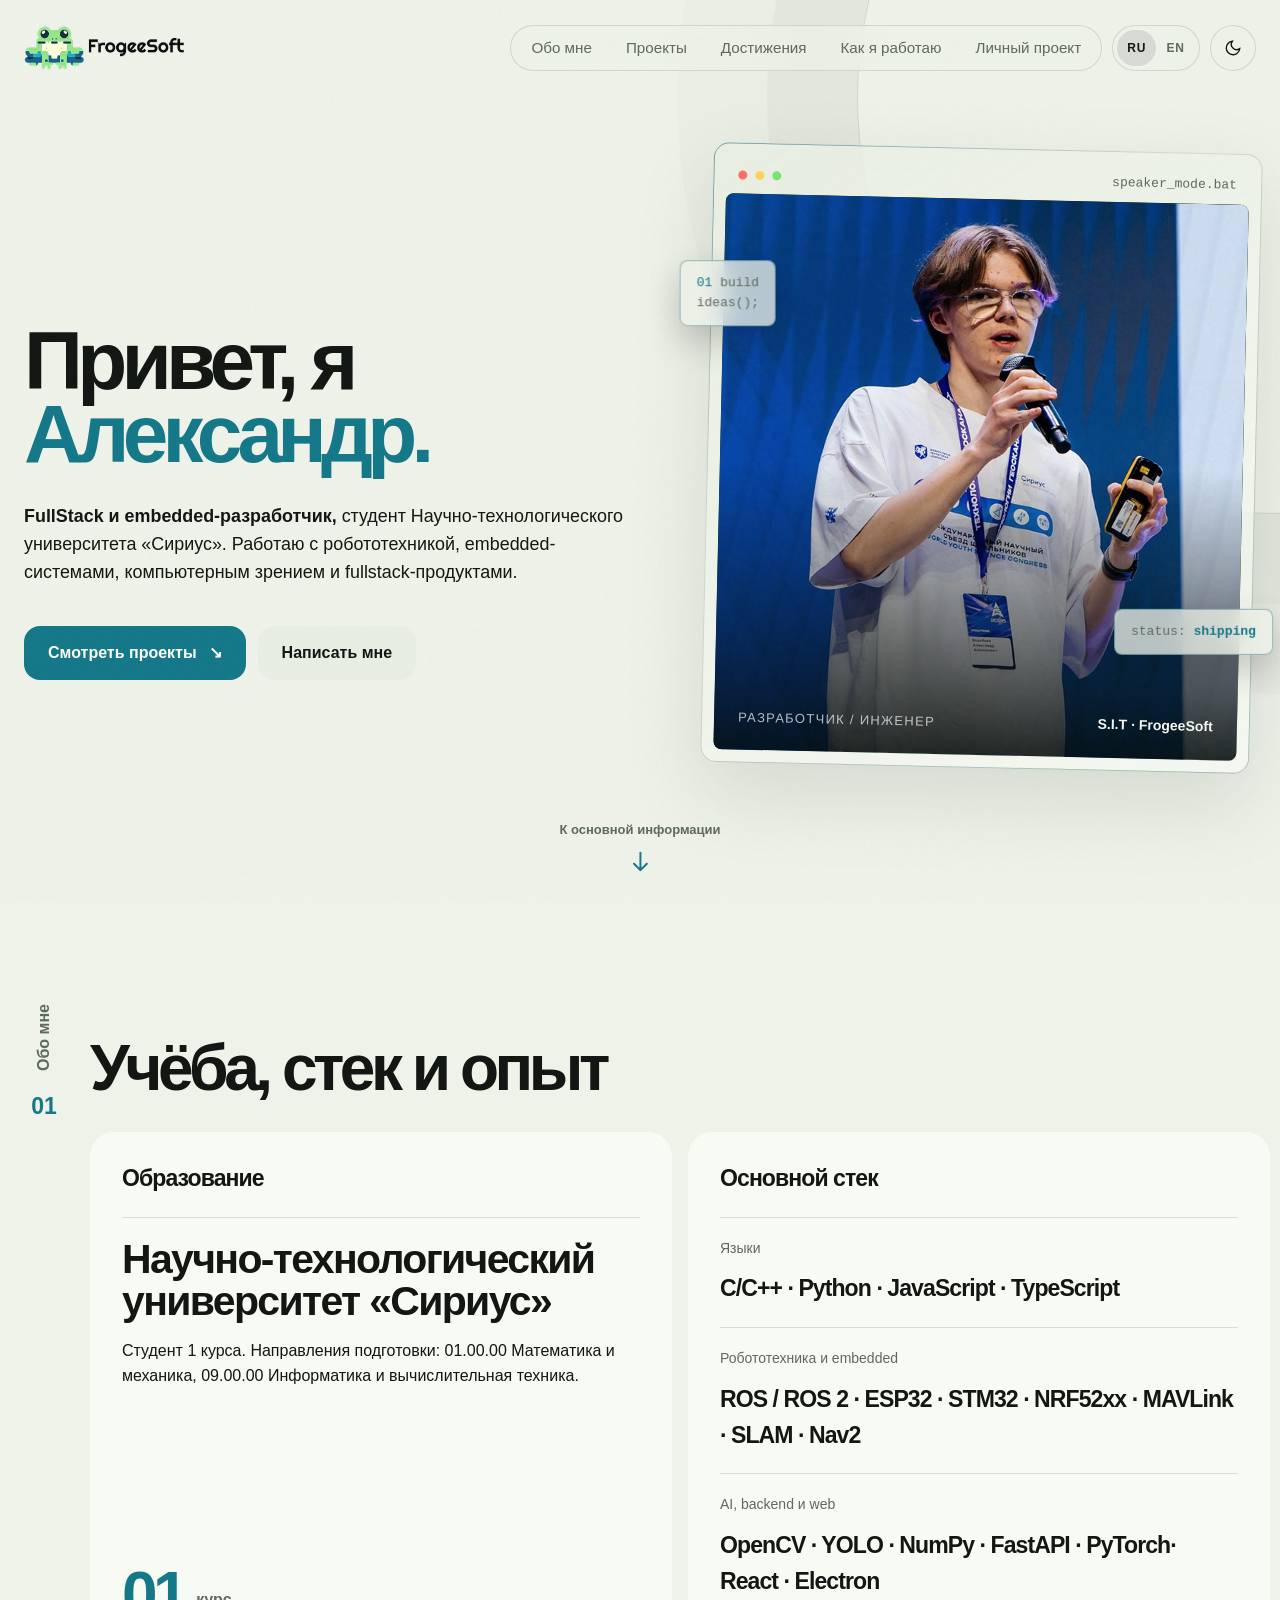
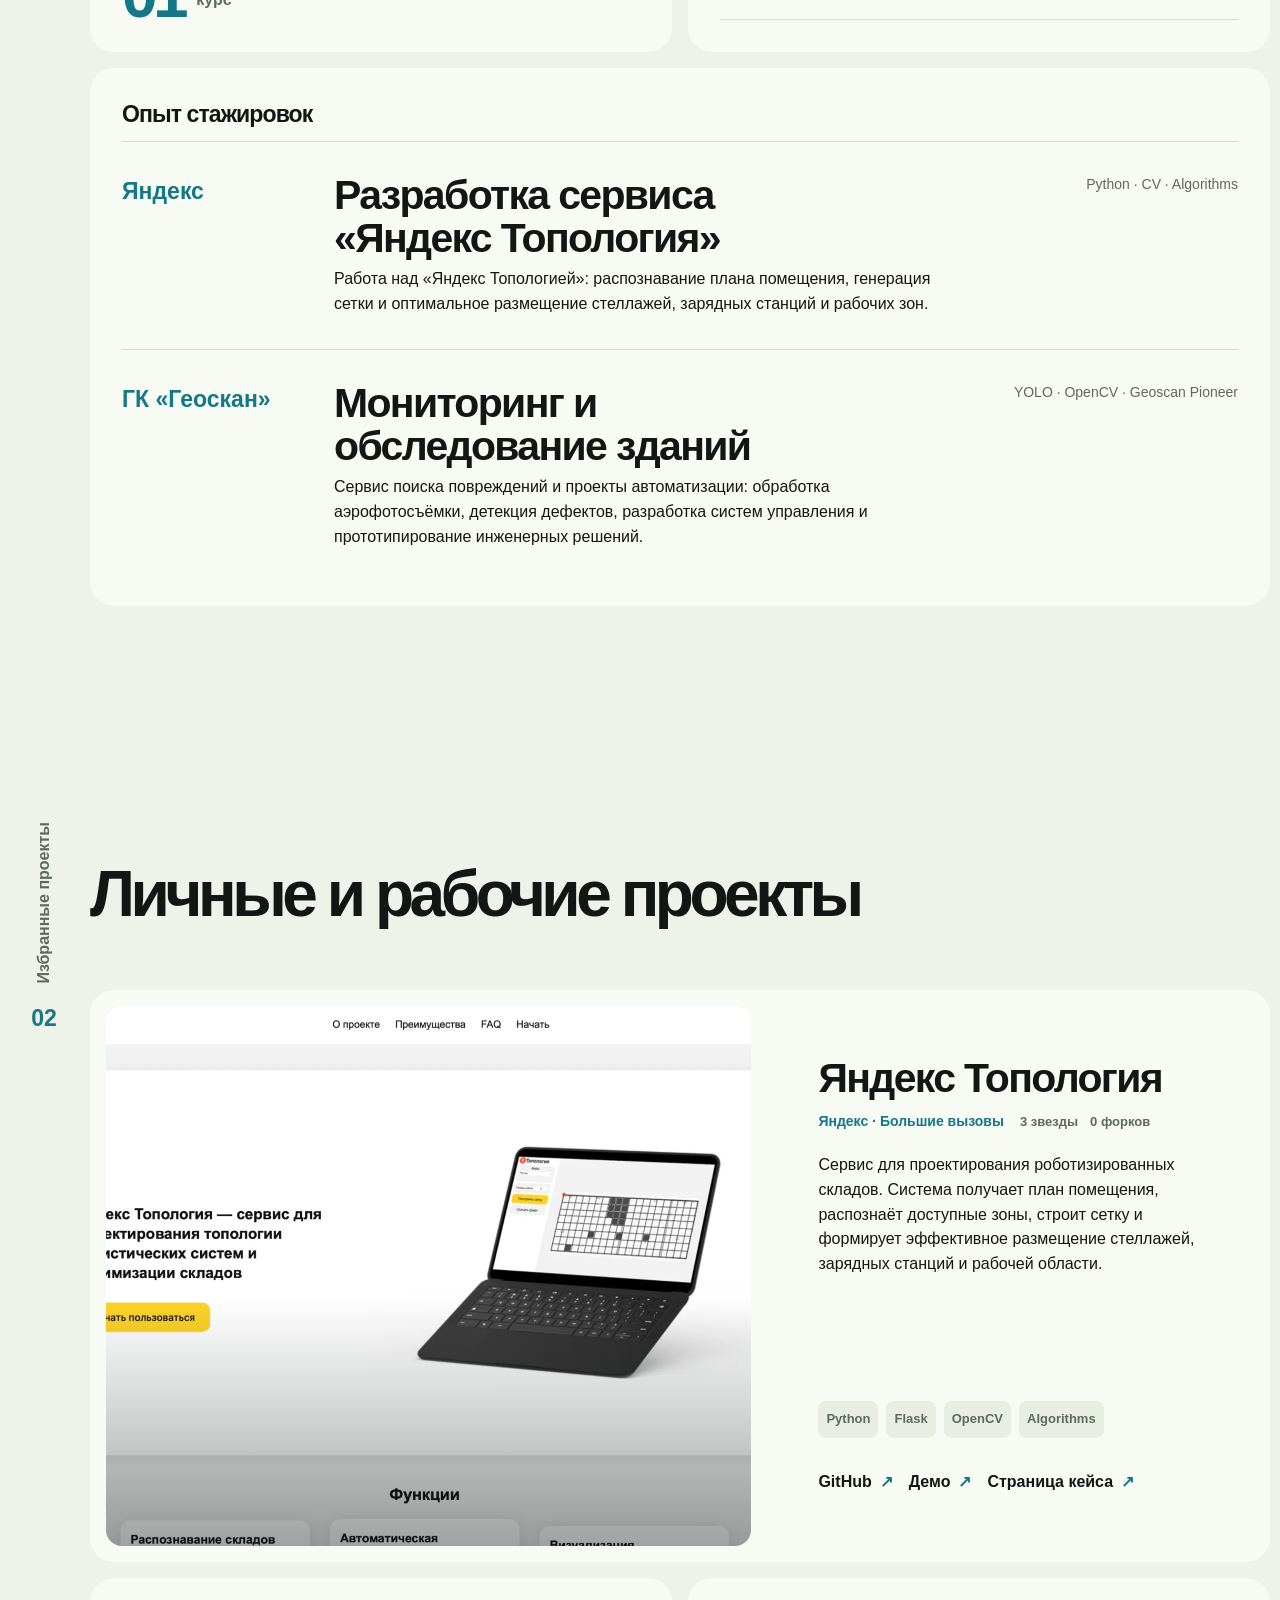
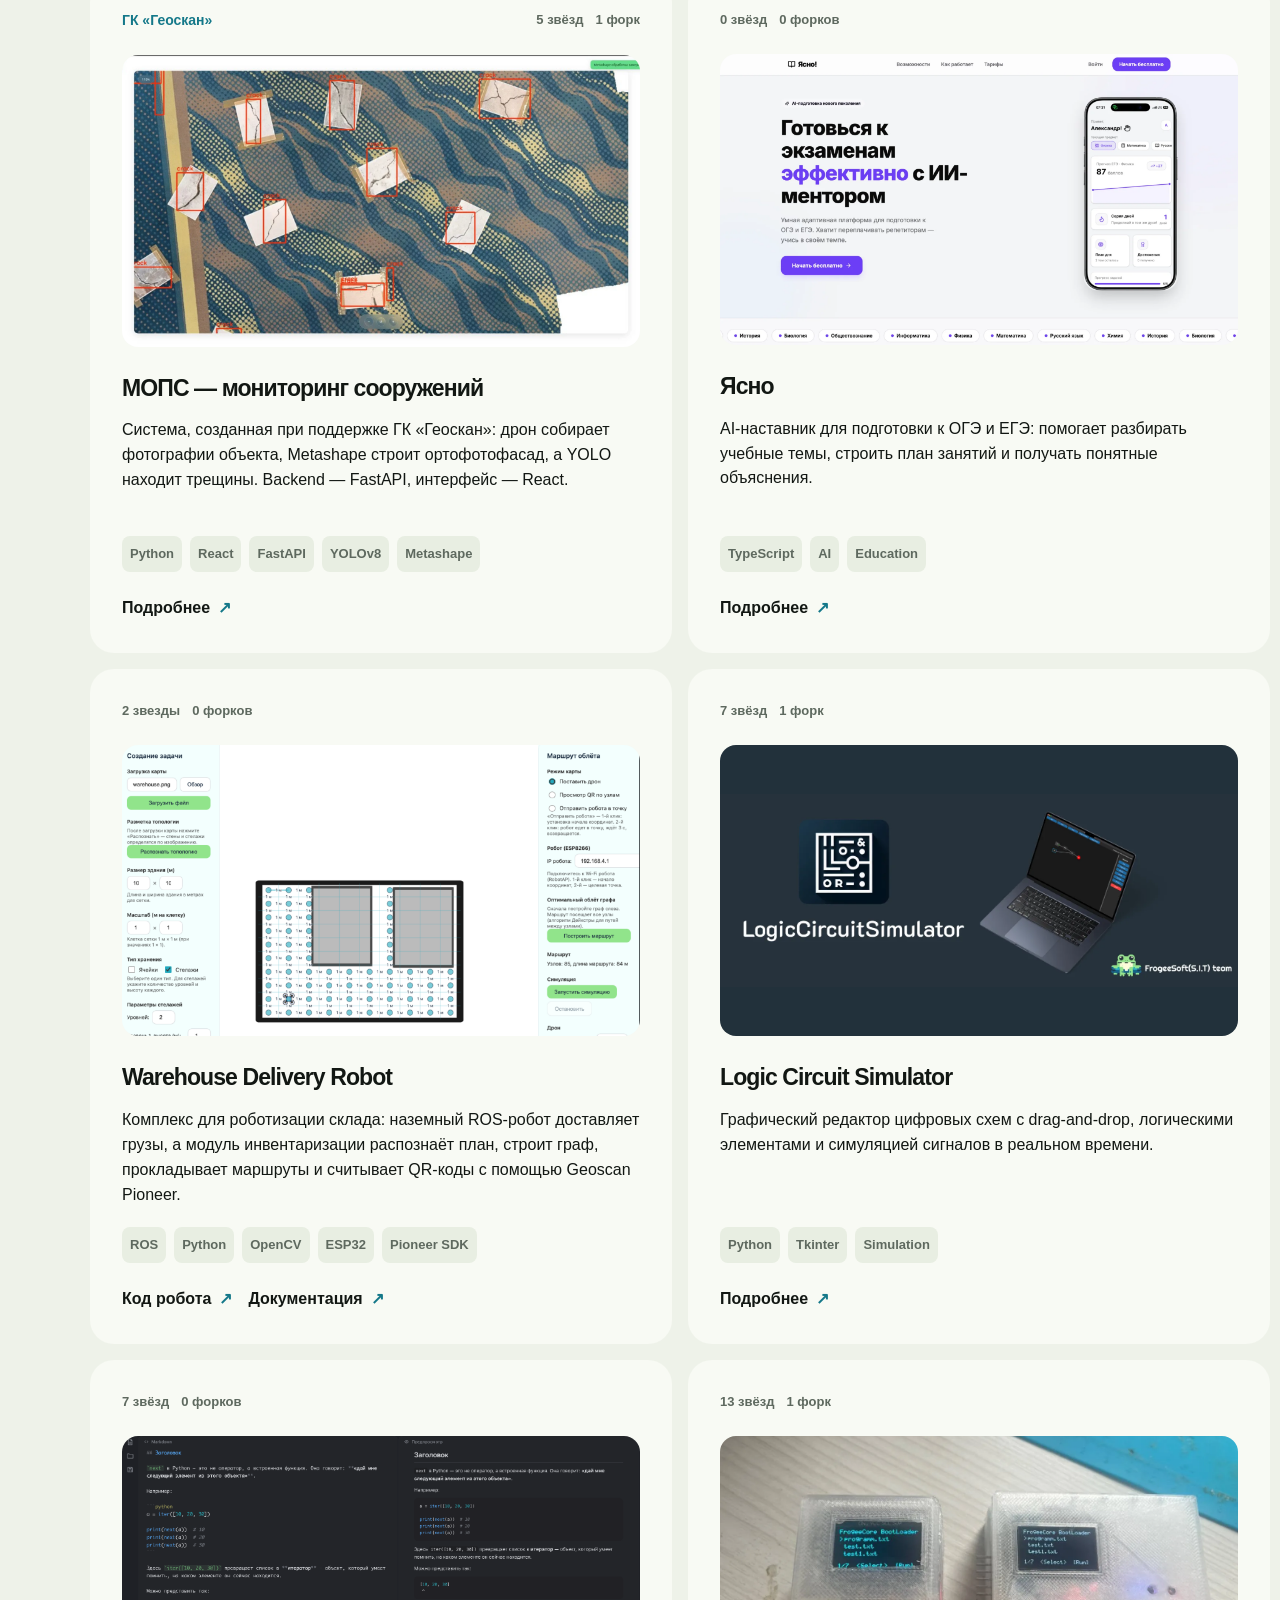
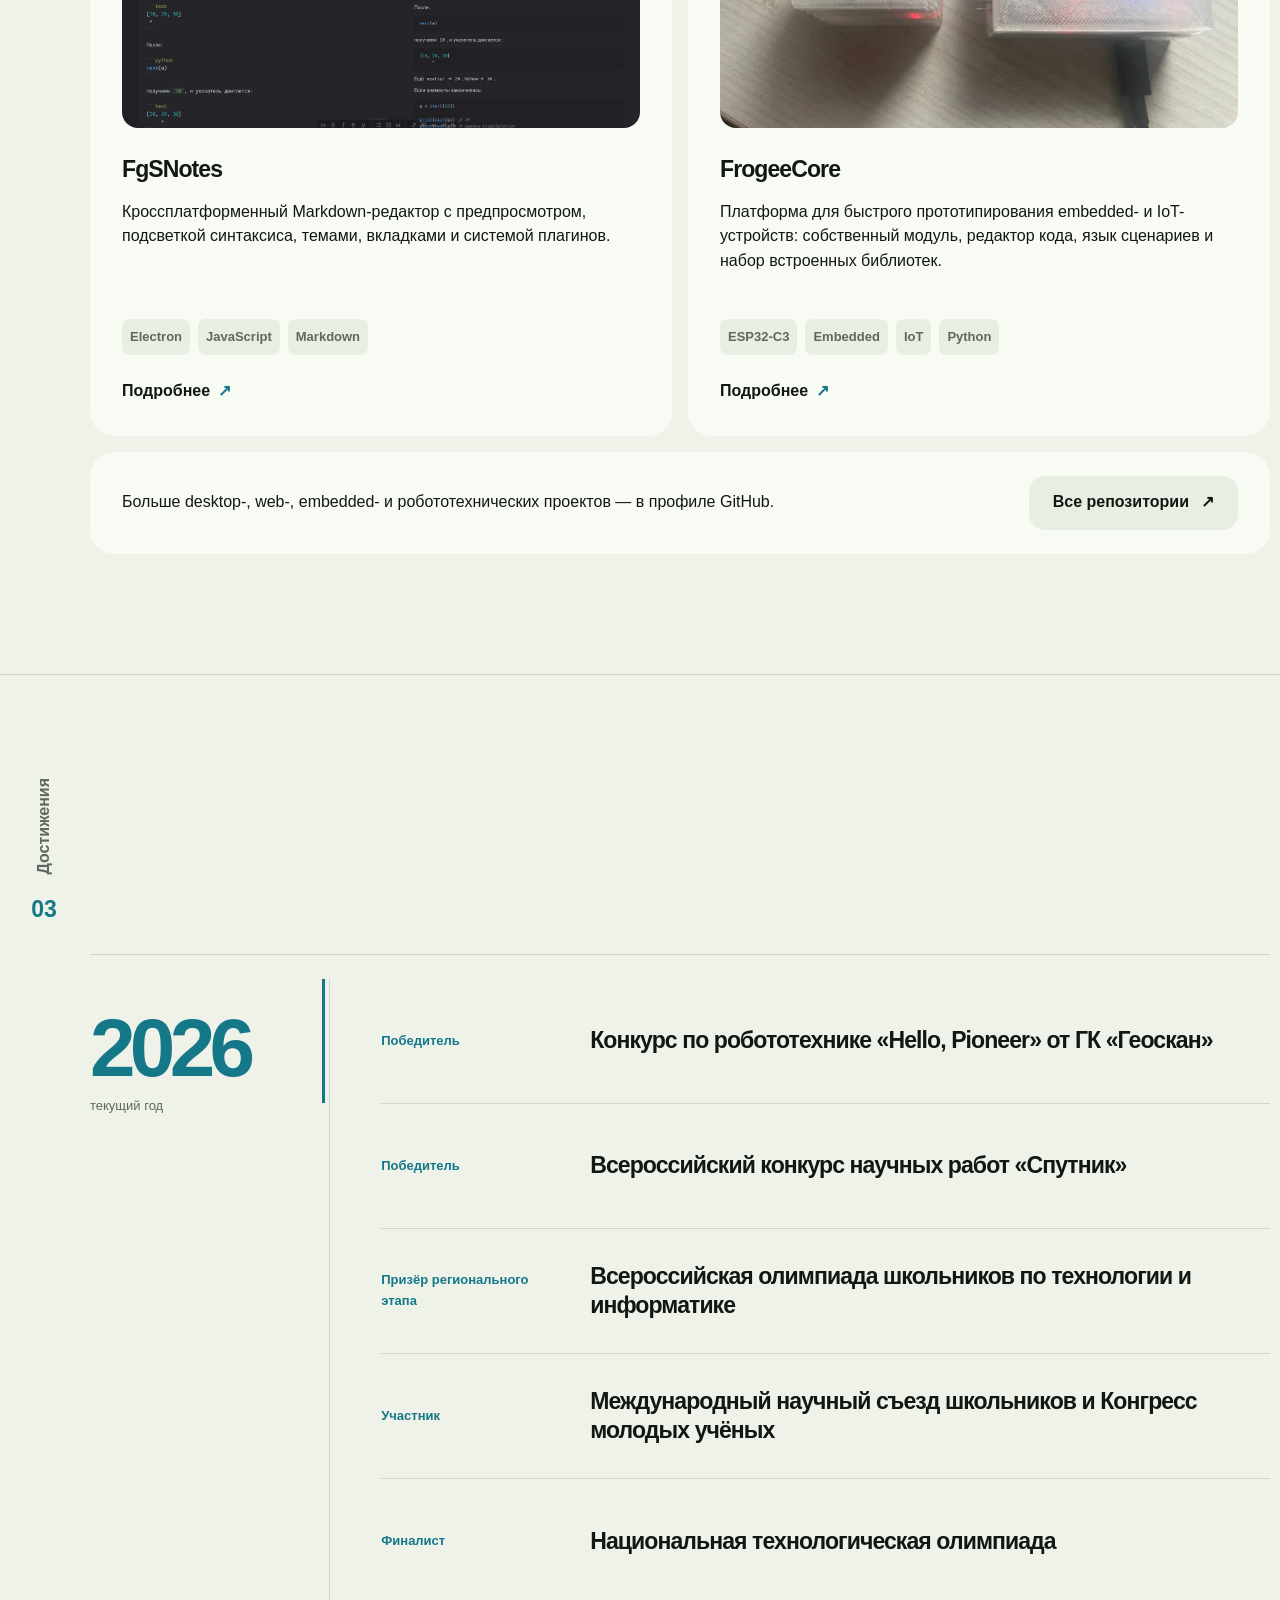
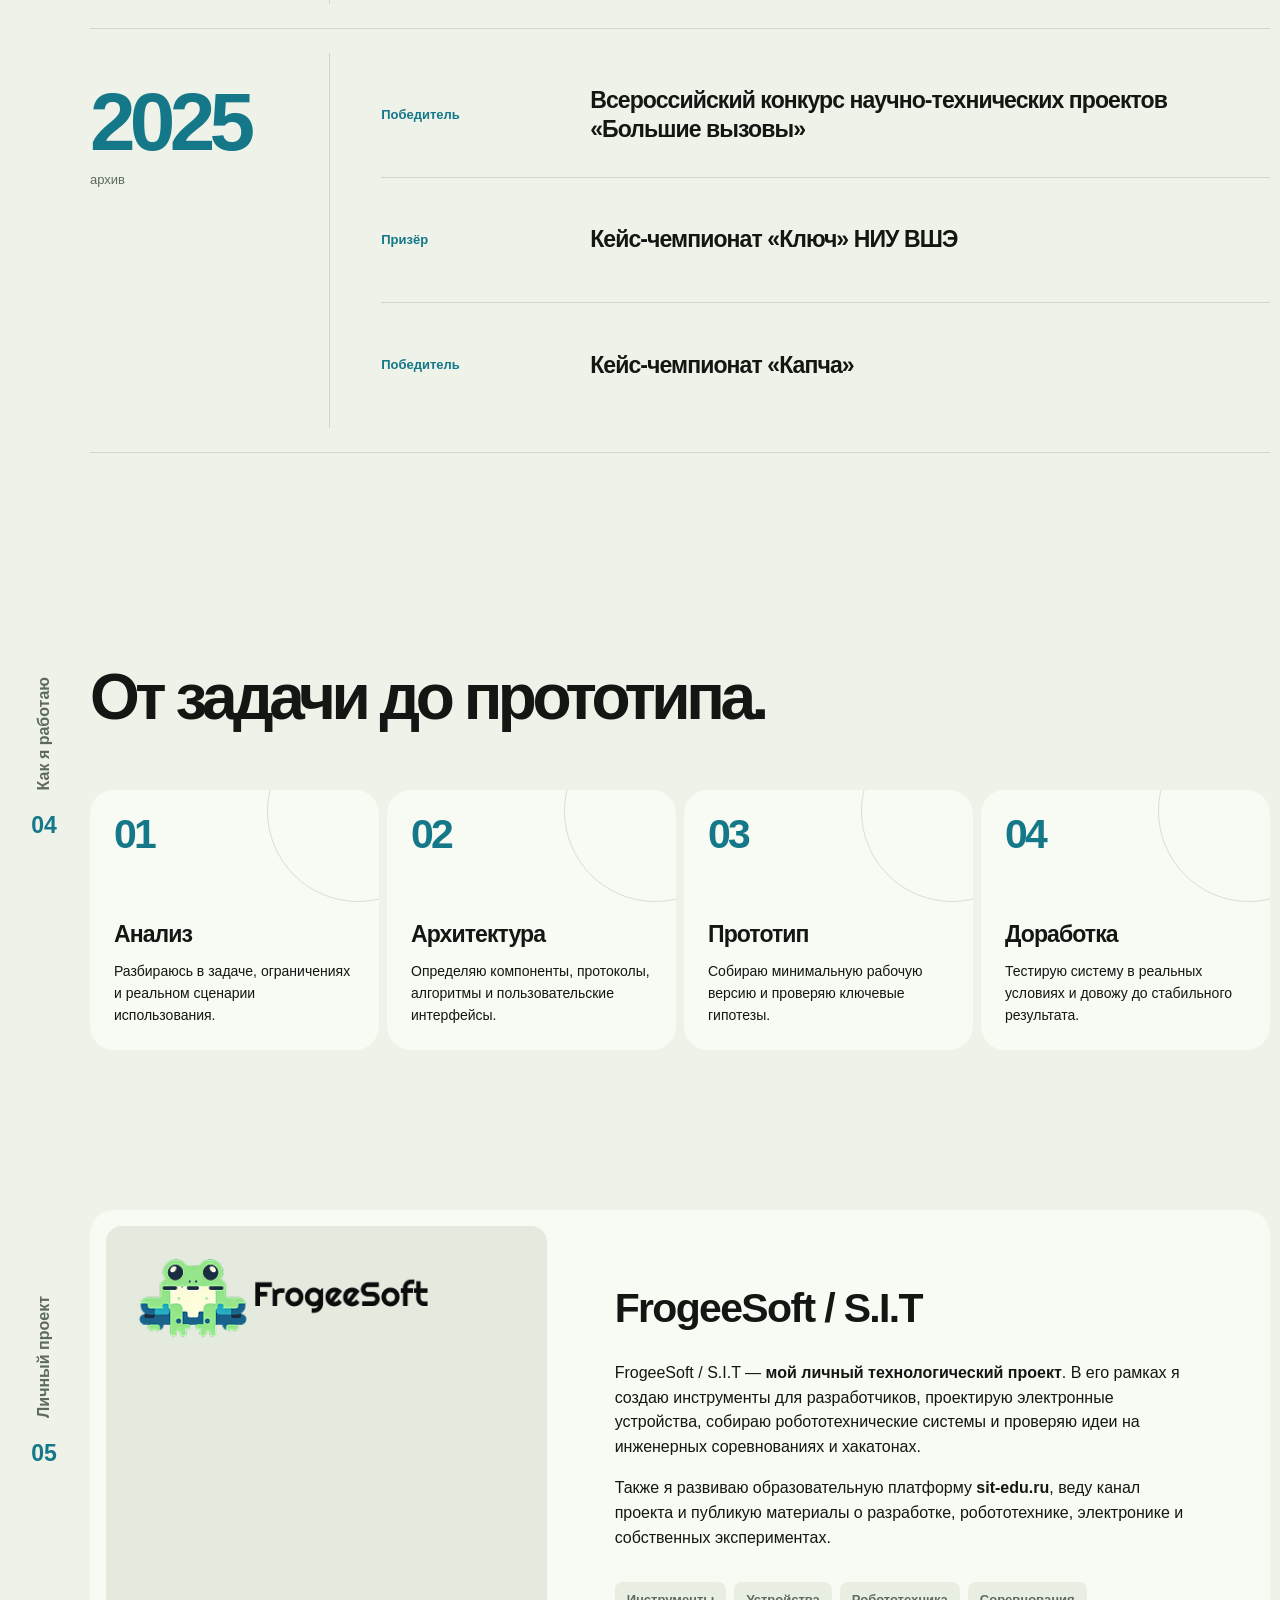
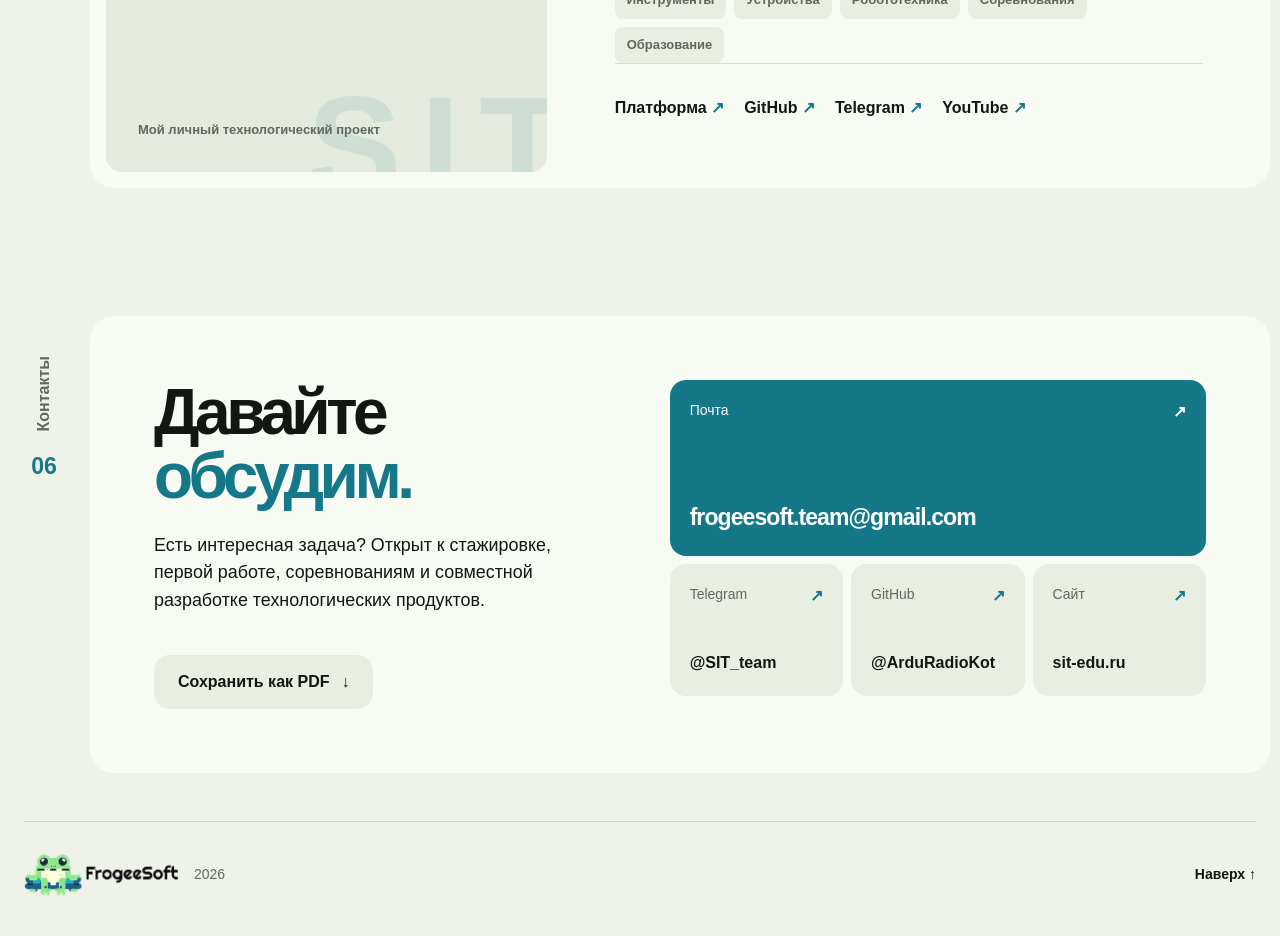
==== commit 01c5ac13: "upd" ====
--- a/index.html
+++ b/index.html
@@ -828,7 +828,7 @@
           <div class="contact-actions">
             <a class="contact-link contact-link-primary" href="mailto:frogeesoft.team@gmail.com"
               ><span data-i18n="contact.email">Почта</span>
-              ><strong>frogeesoft.team@gmail.com</strong
+              <strong>frogeesoft.team@gmail.com</strong
               ><b aria-hidden="true">↗</b></a
             >
             <a
@@ -853,7 +853,7 @@
               rel="noreferrer"
               target="_blank"
               ><span data-i18n="contact.site">Сайт</span><strong>sit-edu.ru</strong>
-              ><b aria-hidden="true">↗</b></a
+              <b aria-hidden="true">↗</b></a
             >
           </div>
         </div>
--- a/styles.css
+++ b/styles.css
@@ -190,10 +190,17 @@
   align-items: center;
   gap: 10px;
 }
+.header-pill,
+.lang-switch,
+.theme-toggle,
+.menu-toggle {
+  height: 46px;
+}
 .header-pill {
   display: flex;
+  align-items: center;
   gap: 2px;
-  padding: 6px;
+  padding: 4px;
   border: var(--rule);
   border-radius: 999px;
   background: color-mix(in srgb, var(--bg) 72%, transparent);
@@ -201,11 +208,15 @@
   backdrop-filter: blur(14px);
 }
 .header-pill a {
-  padding: 10px 16px;
+  display: inline-flex;
+  align-items: center;
+  height: 100%;
+  padding: 0 16px;
   border-radius: var(--radius-sm);
   color: var(--muted);
   font-size: 0.95rem;
   font-weight: 500;
+  line-height: 1;
   white-space: nowrap;
   transition:
     color 0.2s,
@@ -220,7 +231,6 @@
 .theme-toggle,
 .menu-toggle {
   width: 46px;
-  height: 46px;
   flex: none;
   display: grid;
   place-items: center;
@@ -243,7 +253,6 @@
 .lang-switch {
   display: flex;
   align-items: center;
-  height: 46px;
   padding: 4px;
   flex: none;
   border: var(--rule);
@@ -377,13 +386,17 @@
   .header-actions {
     gap: 6px;
   }
+  .header-pill,
+  .lang-switch,
+  .theme-toggle,
+  .menu-toggle {
+    height: 42px;
+  }
   .theme-toggle,
   .menu-toggle {
     width: 42px;
-    height: 42px;
   }
   .lang-switch {
-    height: 42px;
     padding: 3px;
   }
   .lang-switch button {
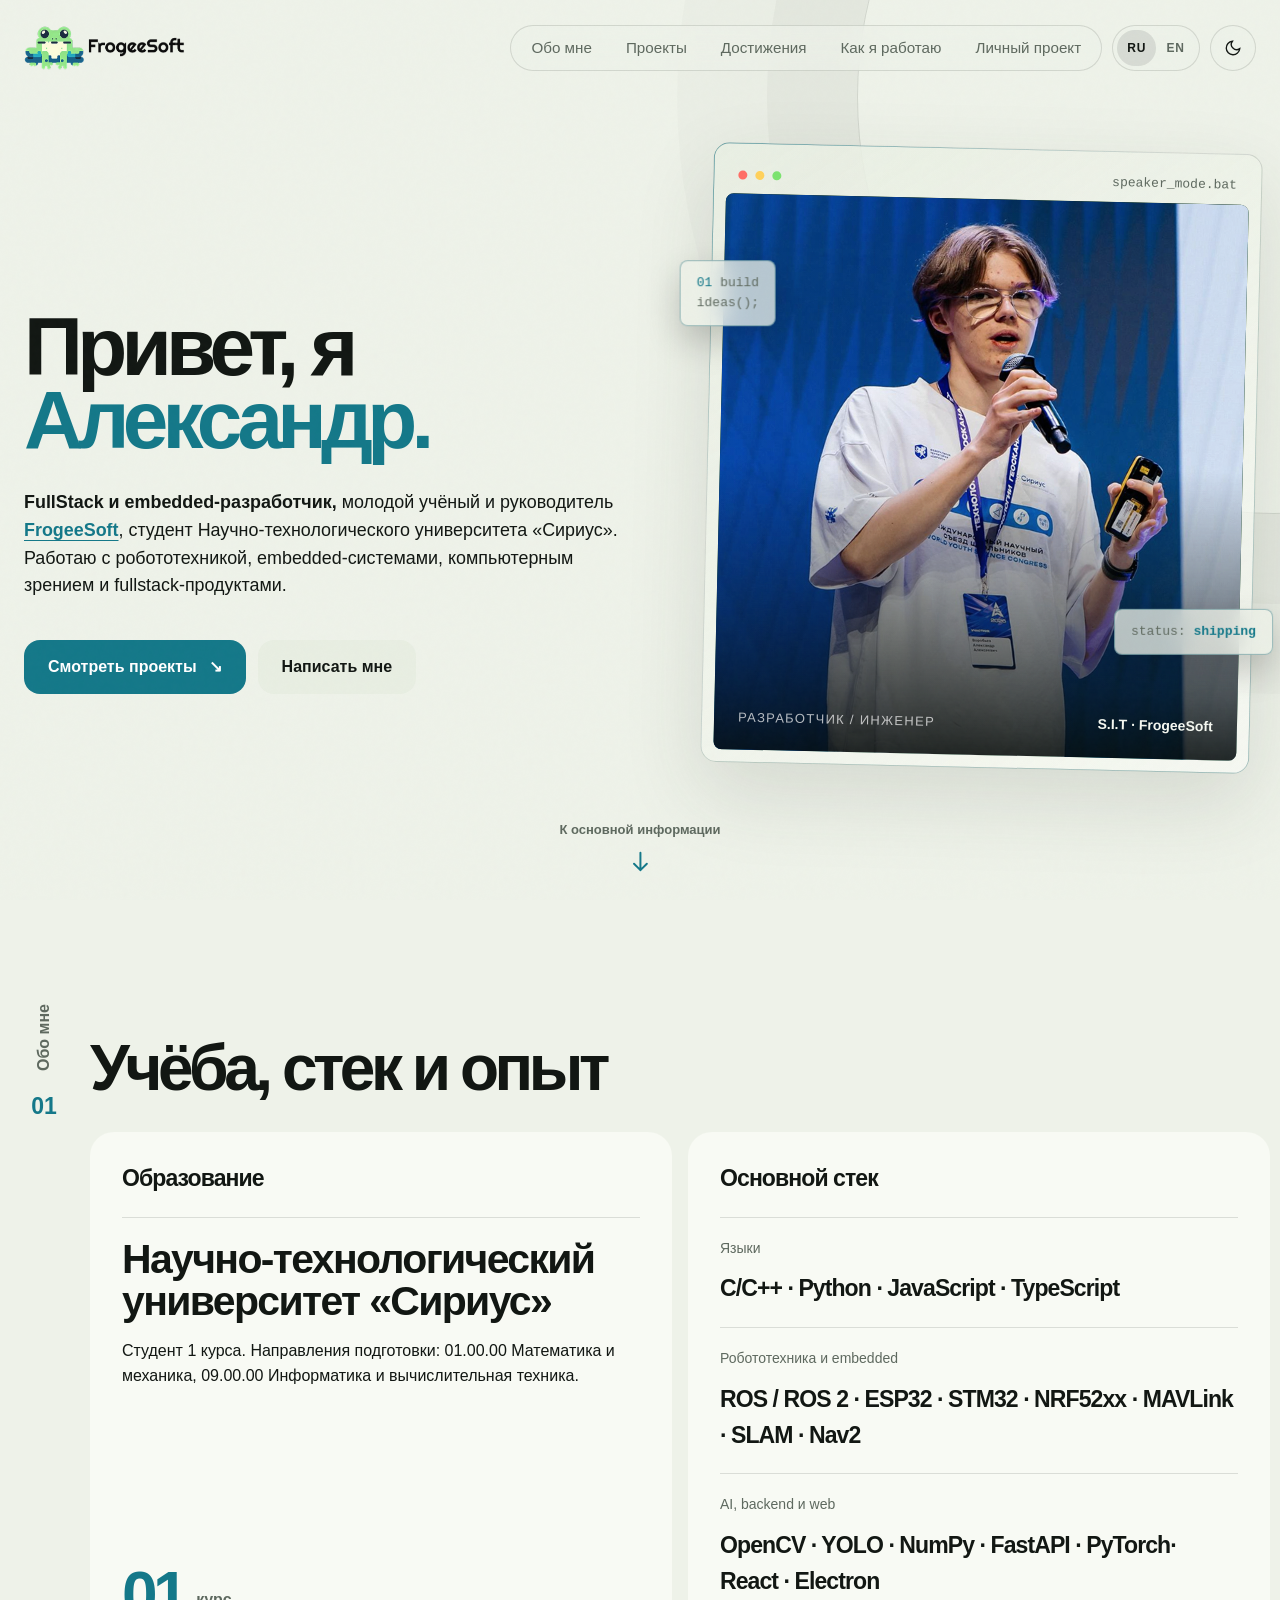
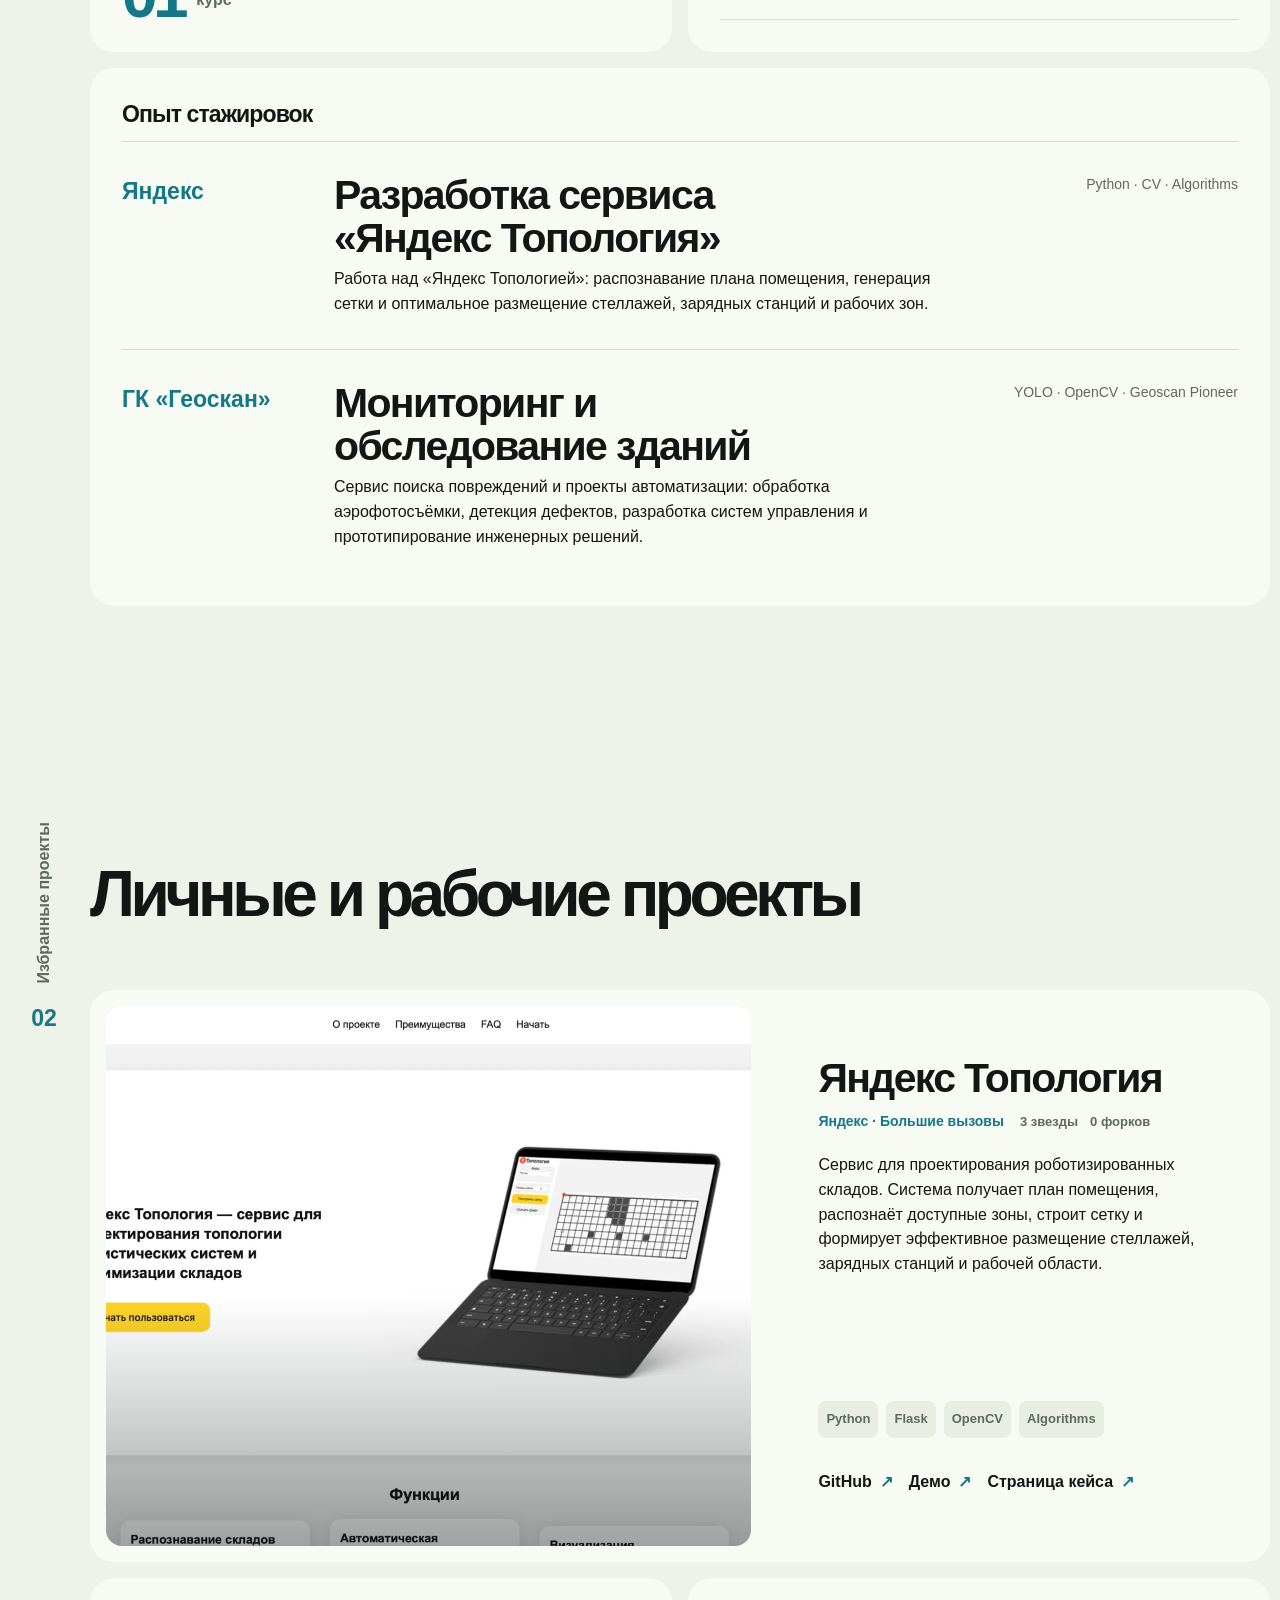
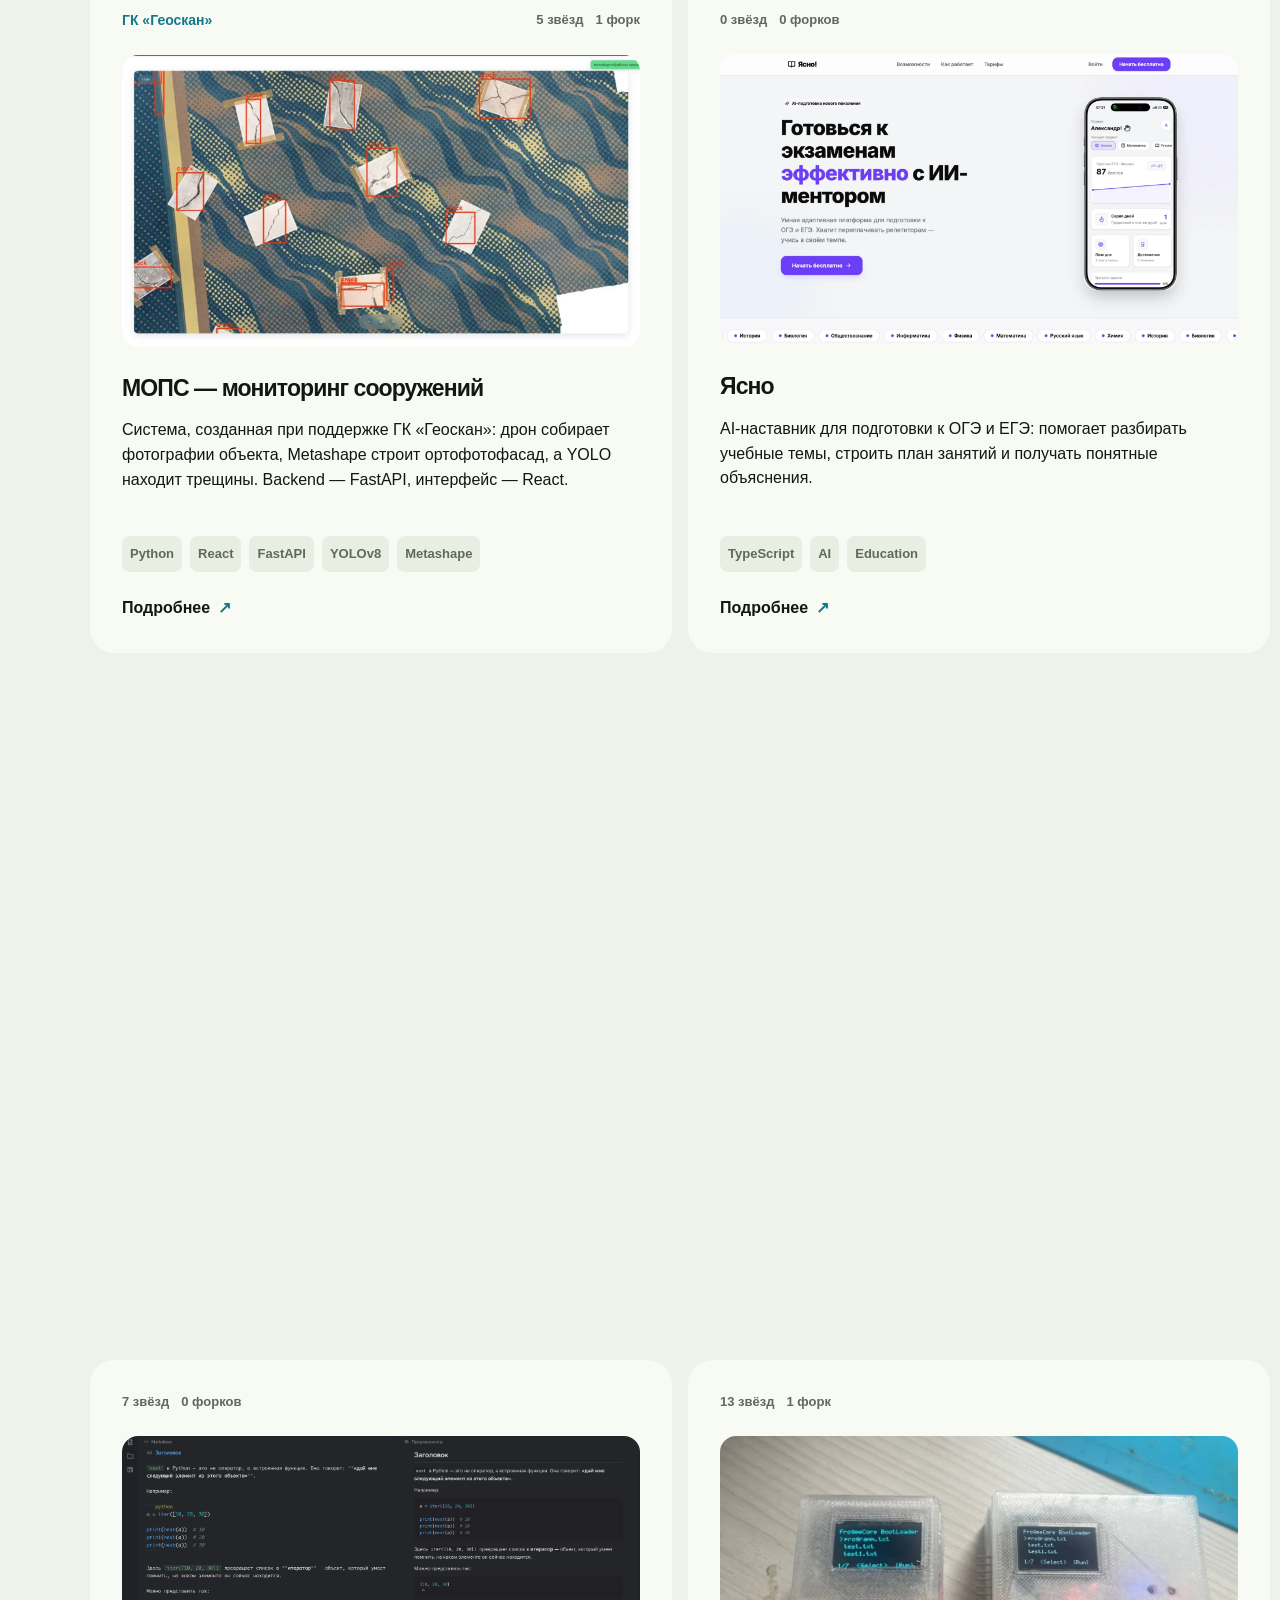
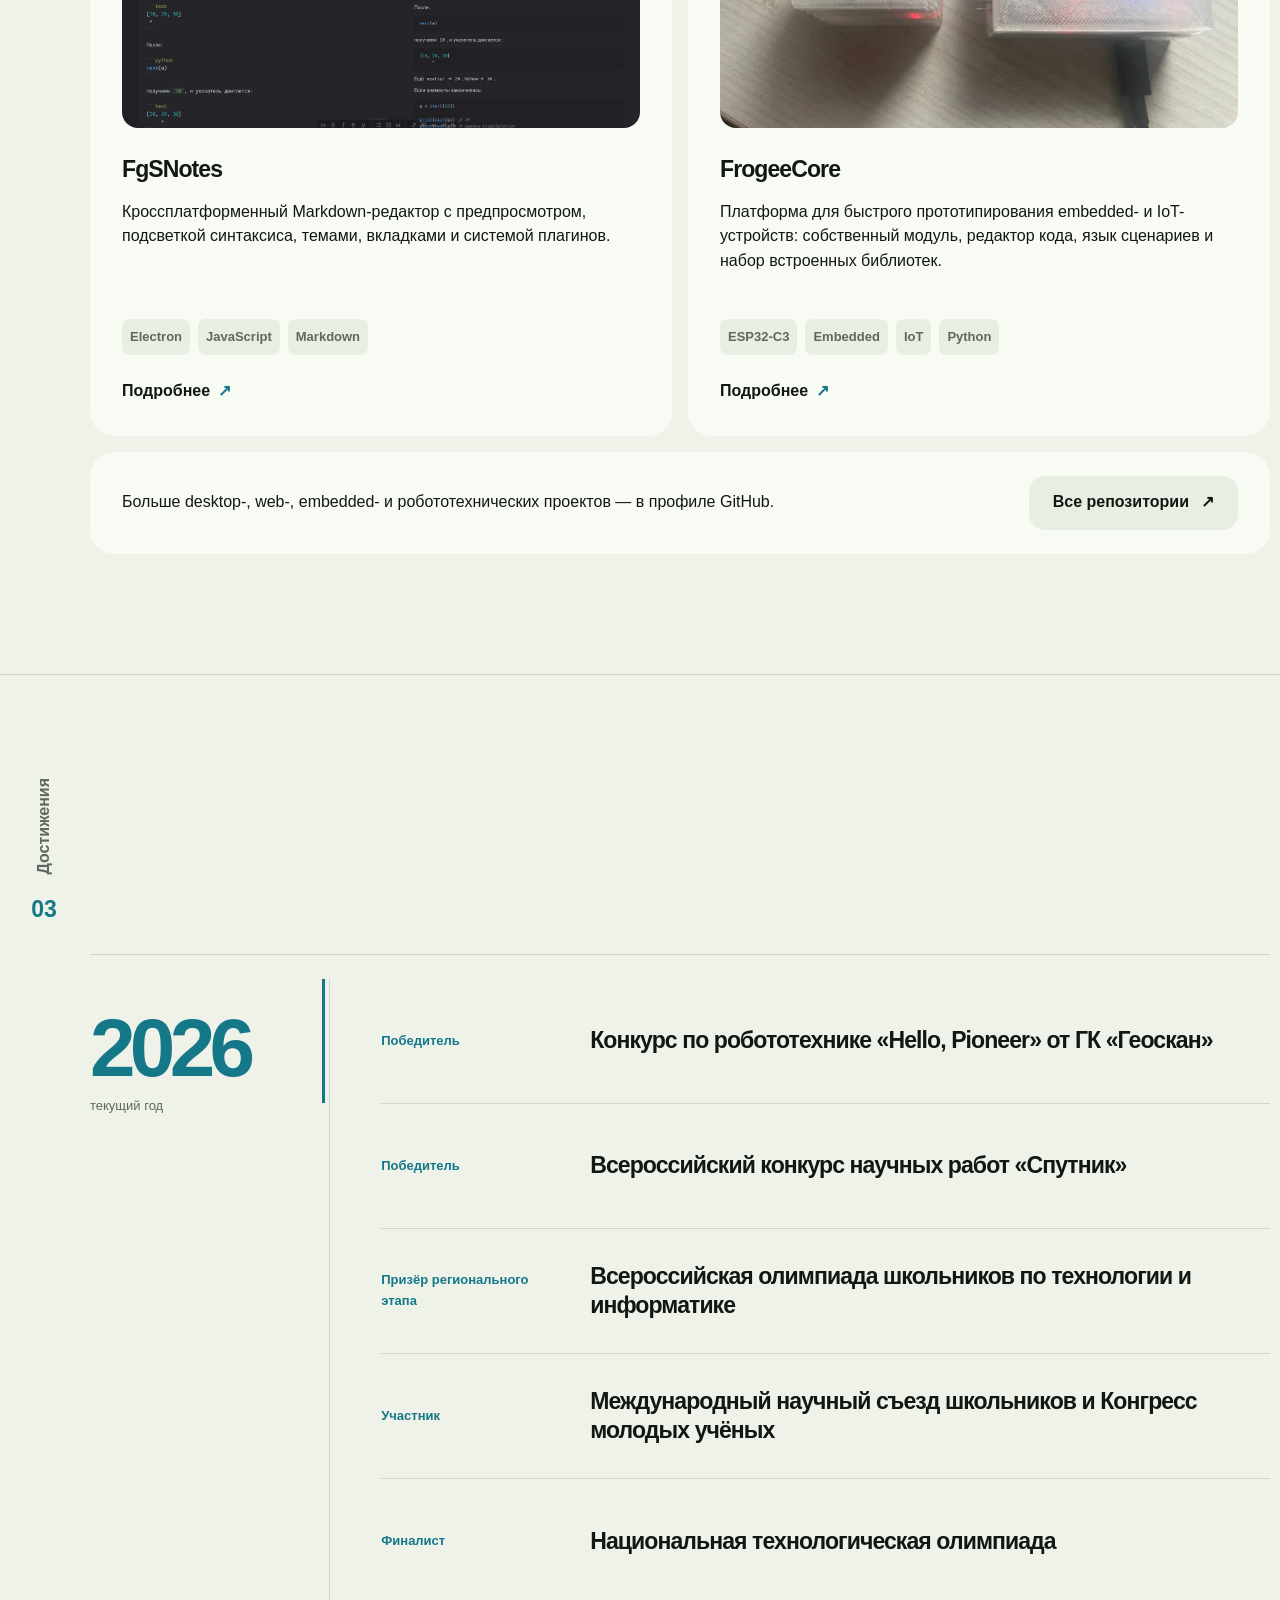
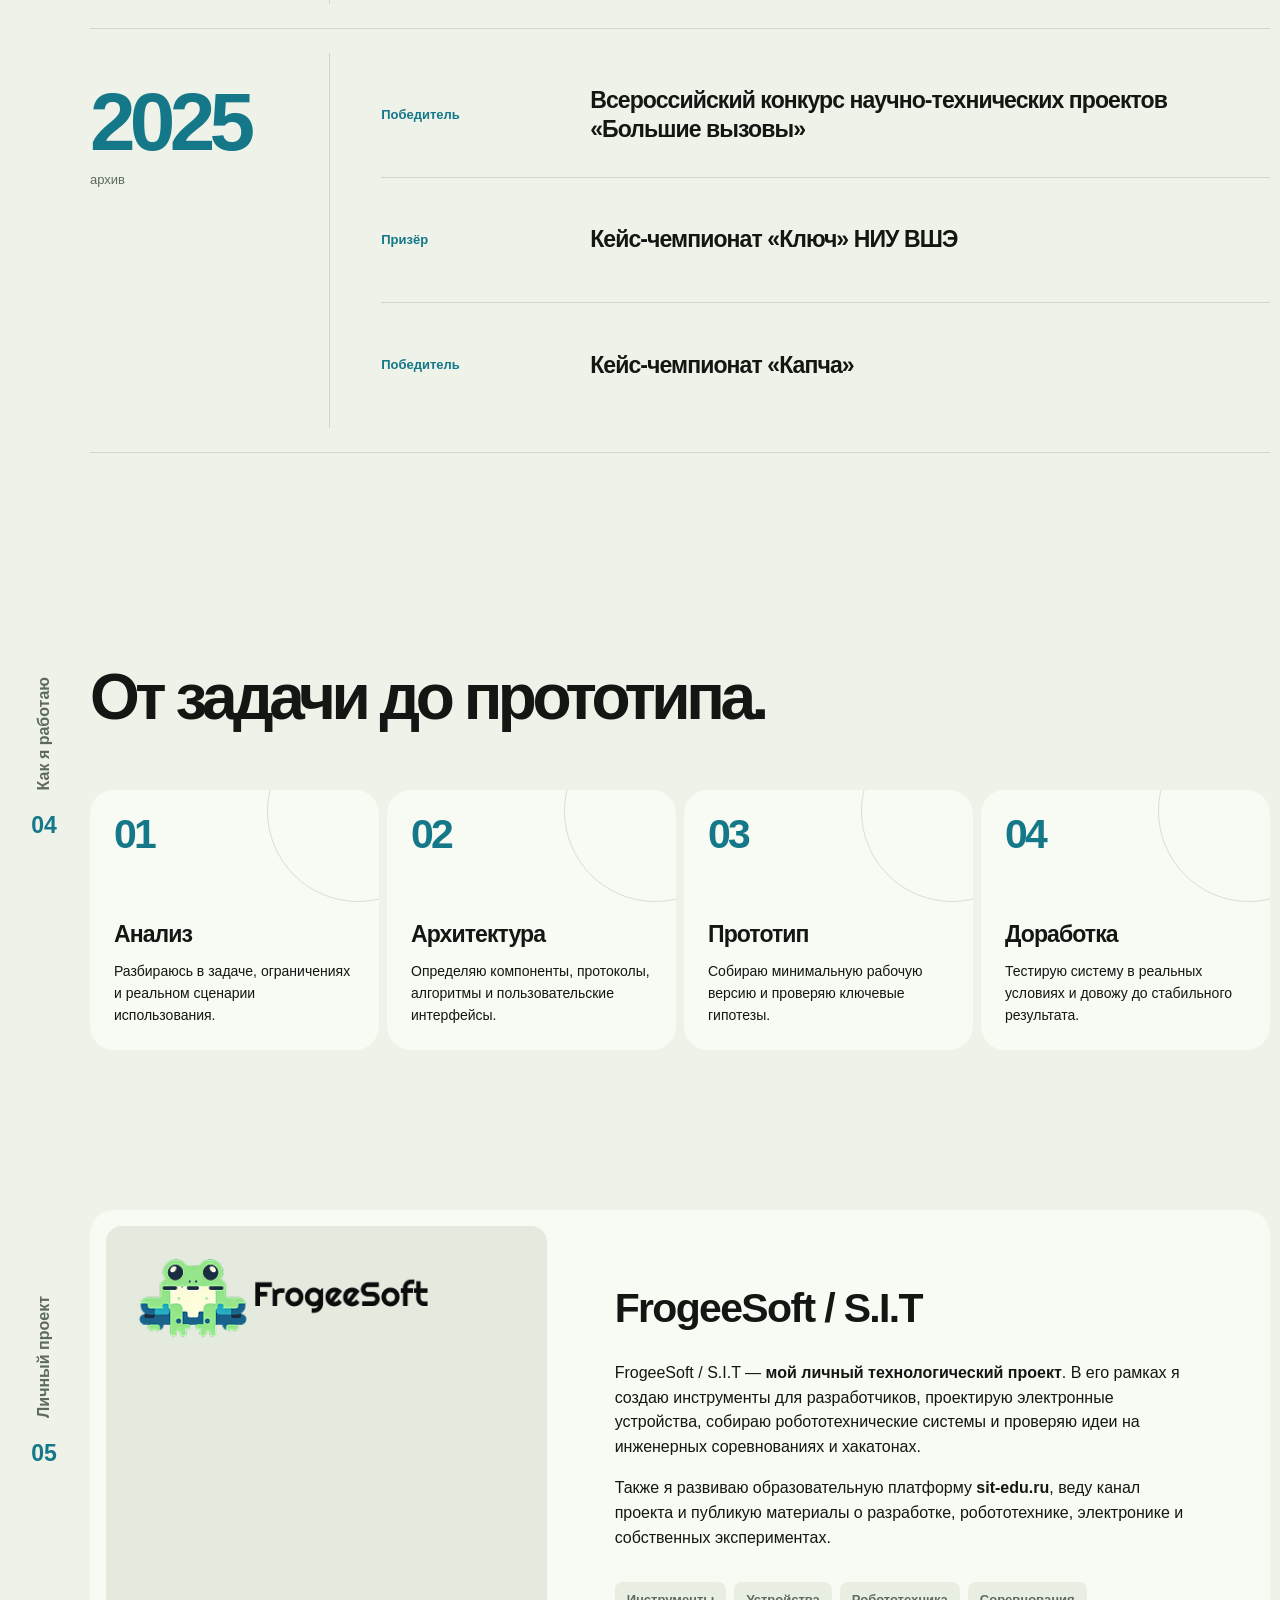
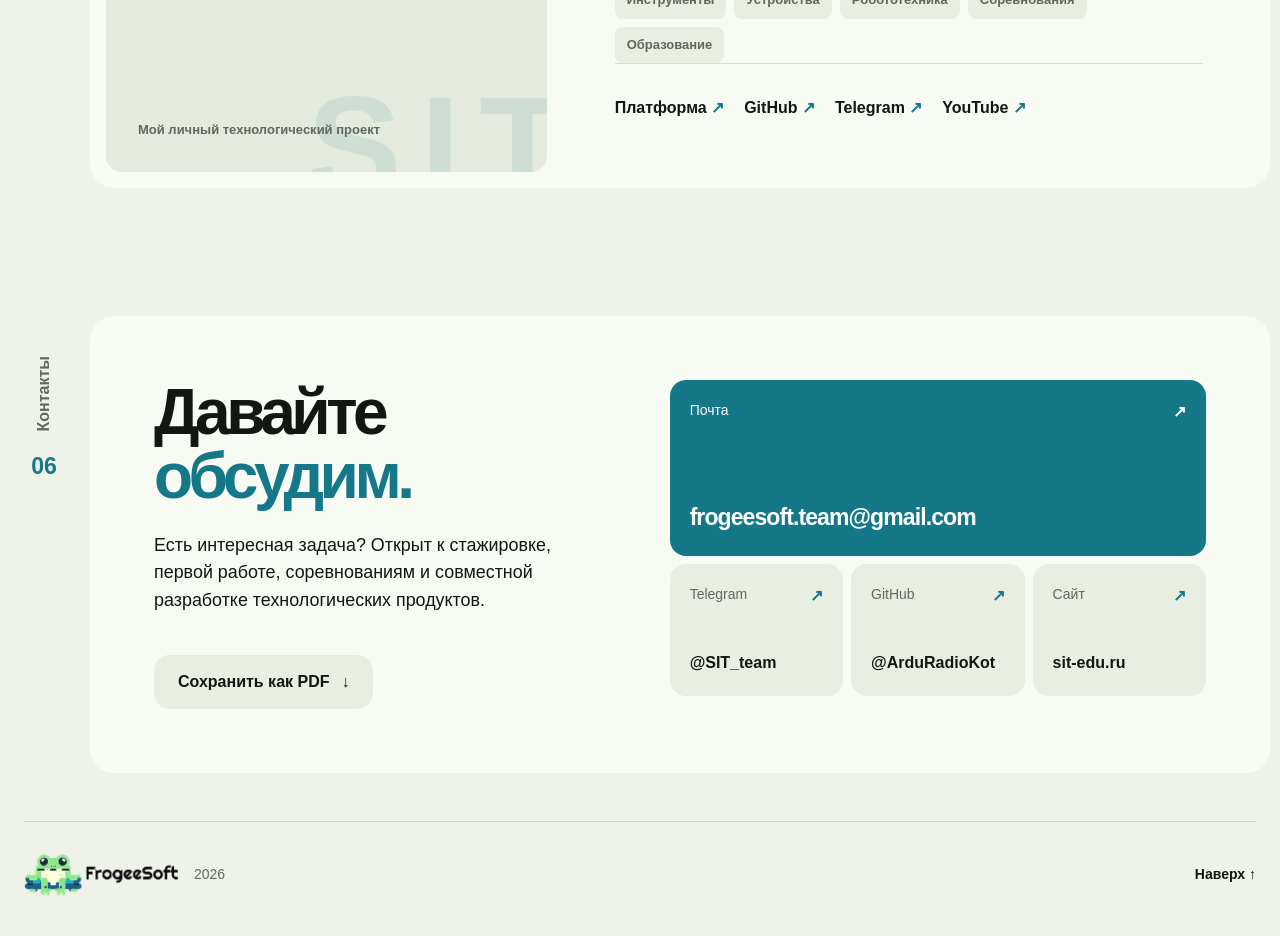
==== commit f4418973: "upd" ====
--- a/index.html
+++ b/index.html
@@ -140,8 +140,10 @@
         <div class="hero-copy reveal">
           <h1 data-i18n="hero.title">Привет, я <span>Александр.</span></h1>
           <p class="hero-lead" data-i18n="hero.lead">
-            <strong>FullStack и embedded-разработчик,</strong> студент
-            Научно-технологического университета «Сириус». Работаю
+            <strong>FullStack и embedded-разработчик,</strong> молодой учёный
+            и руководитель
+            <a href="https://frogeesoft.ru" rel="noreferrer" target="_blank">FrogeeSoft</a>,
+            студент Научно-технологического университета «Сириус». Работаю
             с робототехникой, embedded-системами, компьютерным зрением
             и fullstack-продуктами.
           </p>
--- a/styles.css
+++ b/styles.css
@@ -497,6 +497,16 @@
 .hero-lead strong {
   color: var(--text);
   font-weight: var(--fw-bold);
+}
+.hero-lead a {
+  color: var(--accent);
+  font-weight: var(--fw-bold);
+  text-decoration: underline;
+  text-decoration-thickness: 1px;
+  text-underline-offset: 0.2em;
+}
+.hero-lead a:hover {
+  text-decoration-thickness: 2px;
 }
 .hero-actions {
   display: flex;
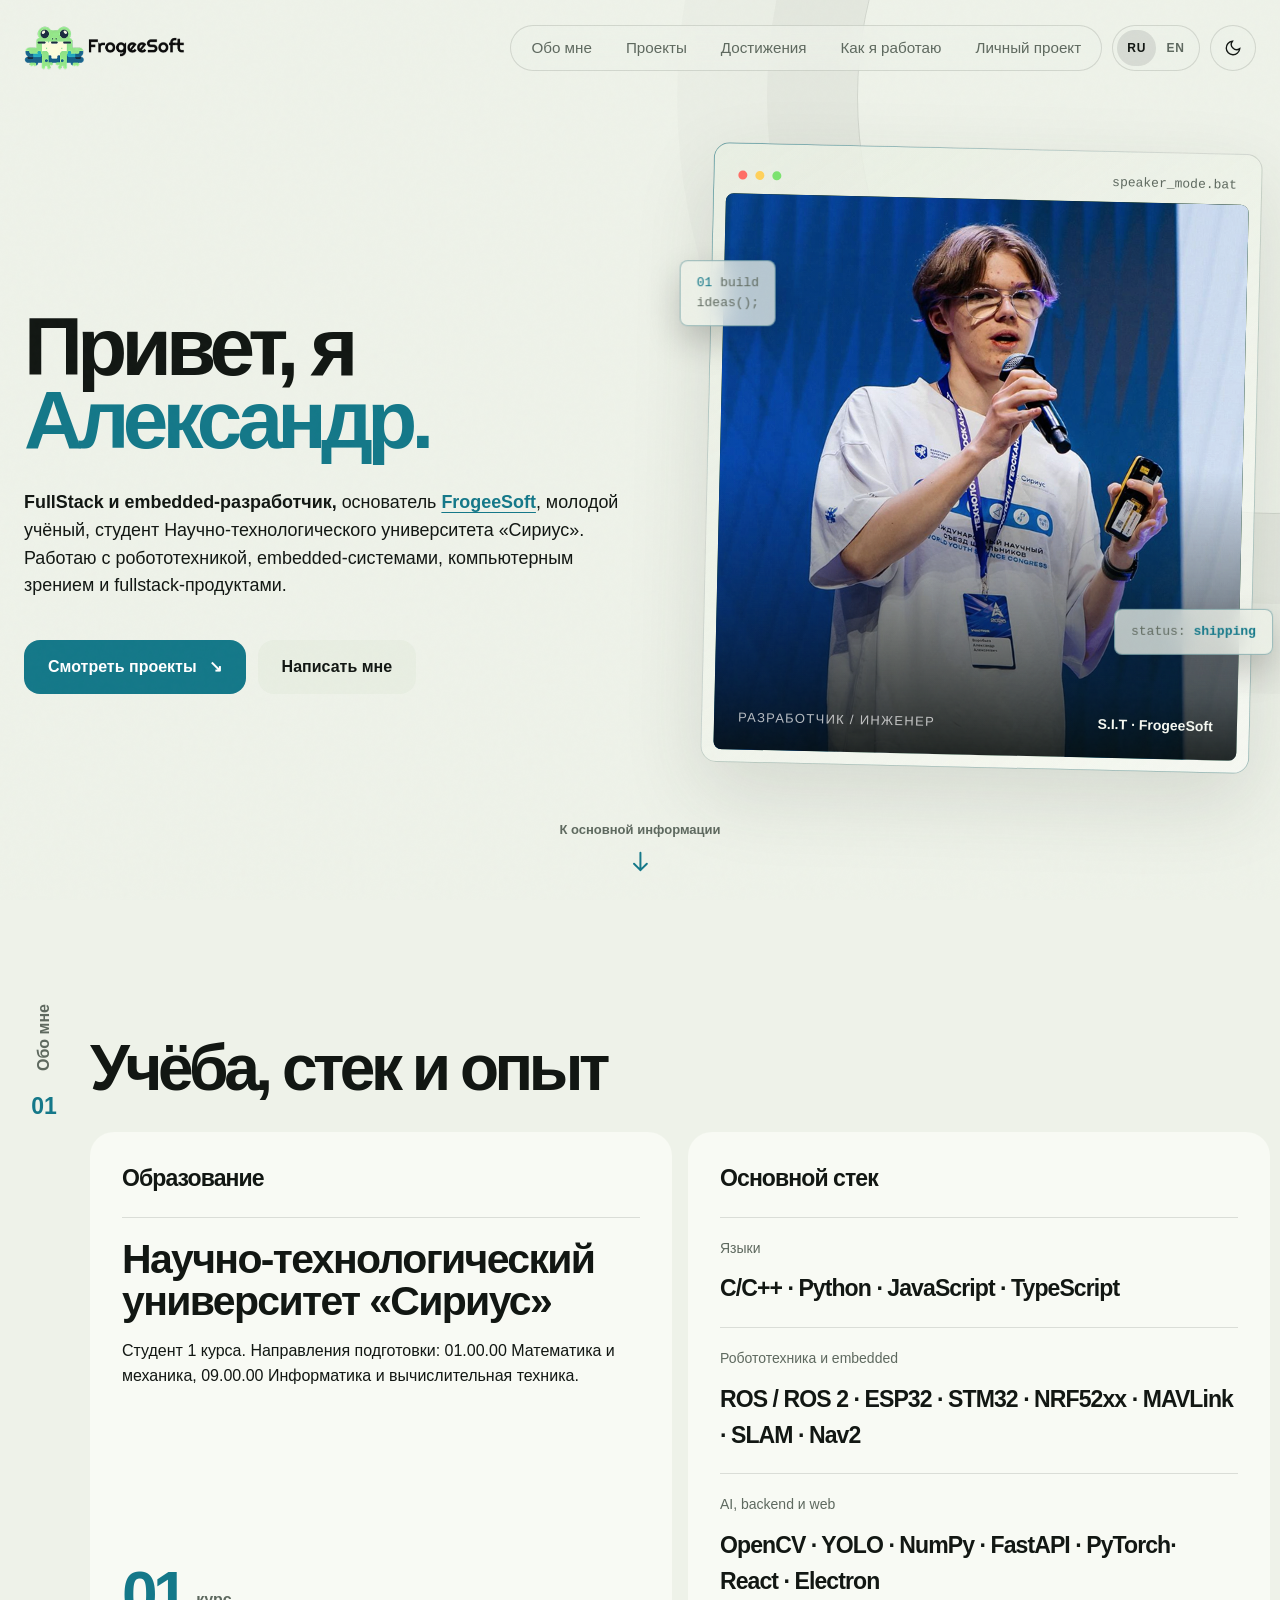
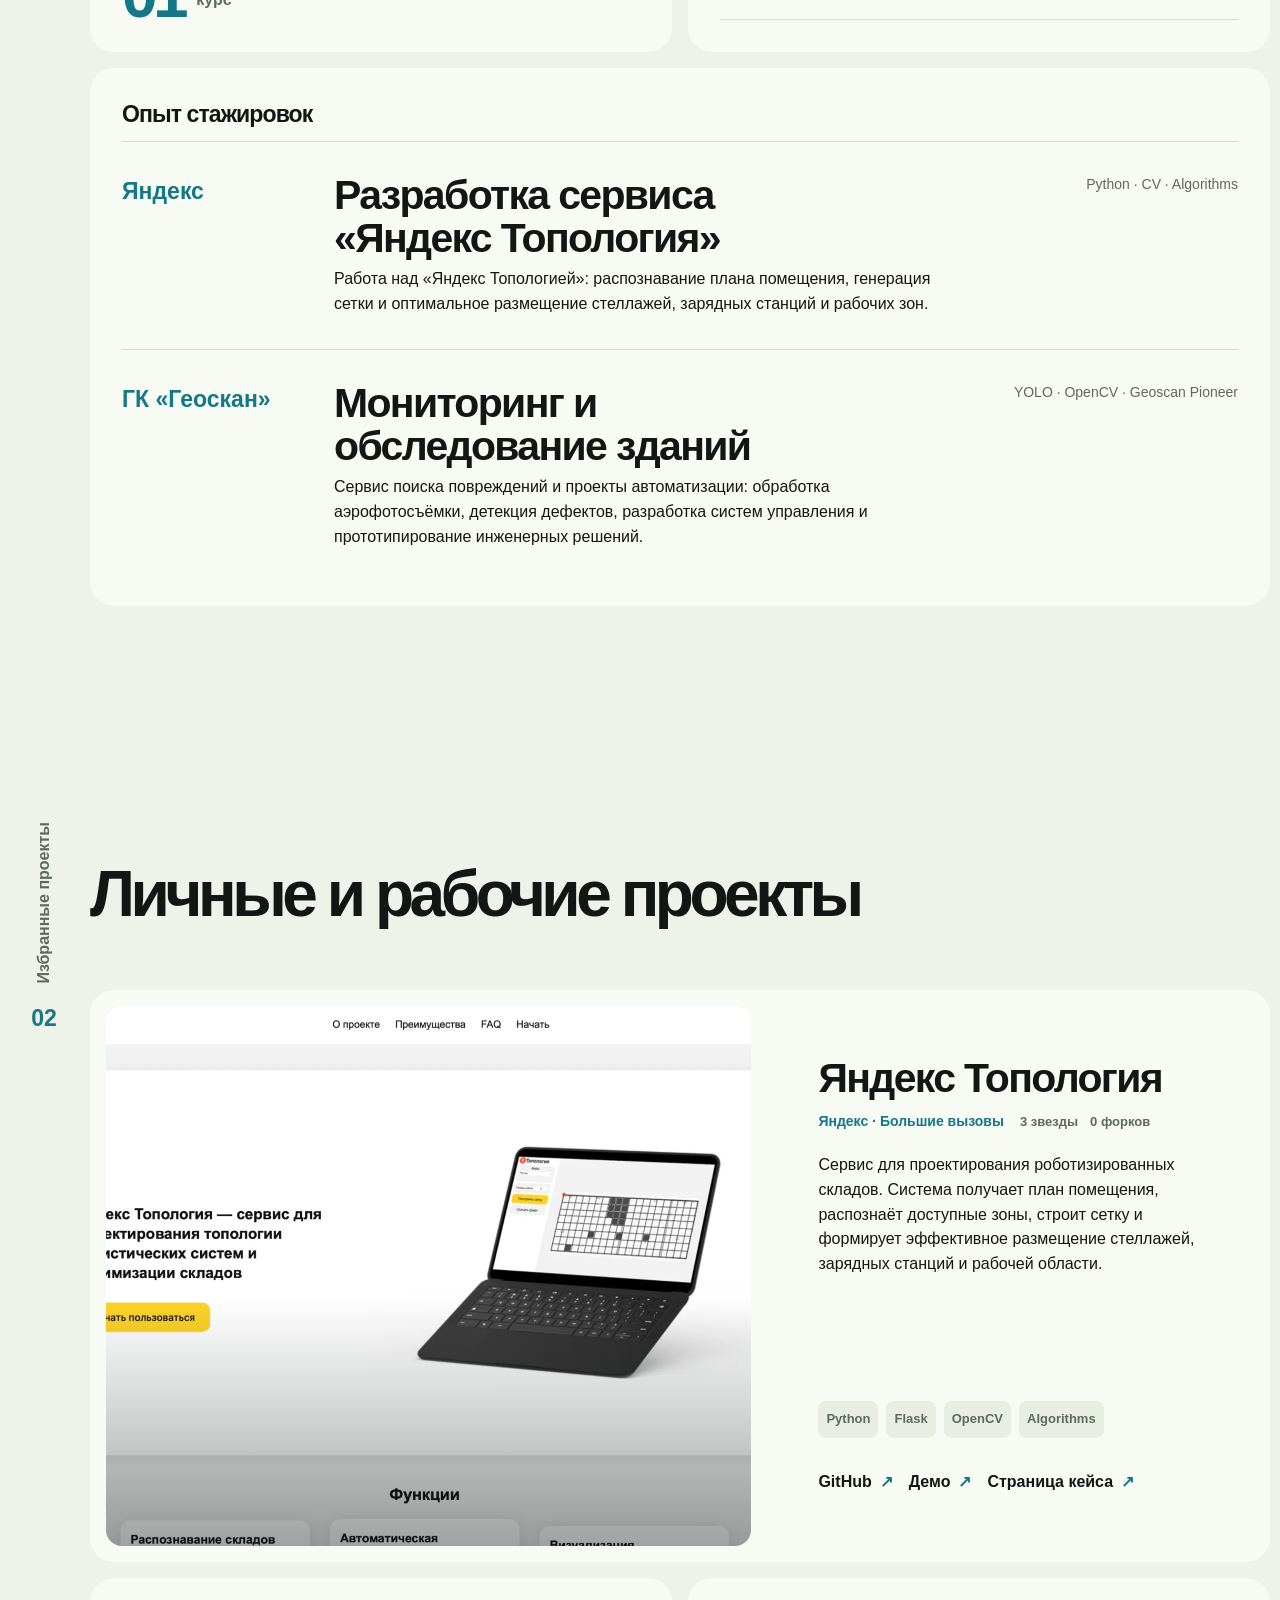
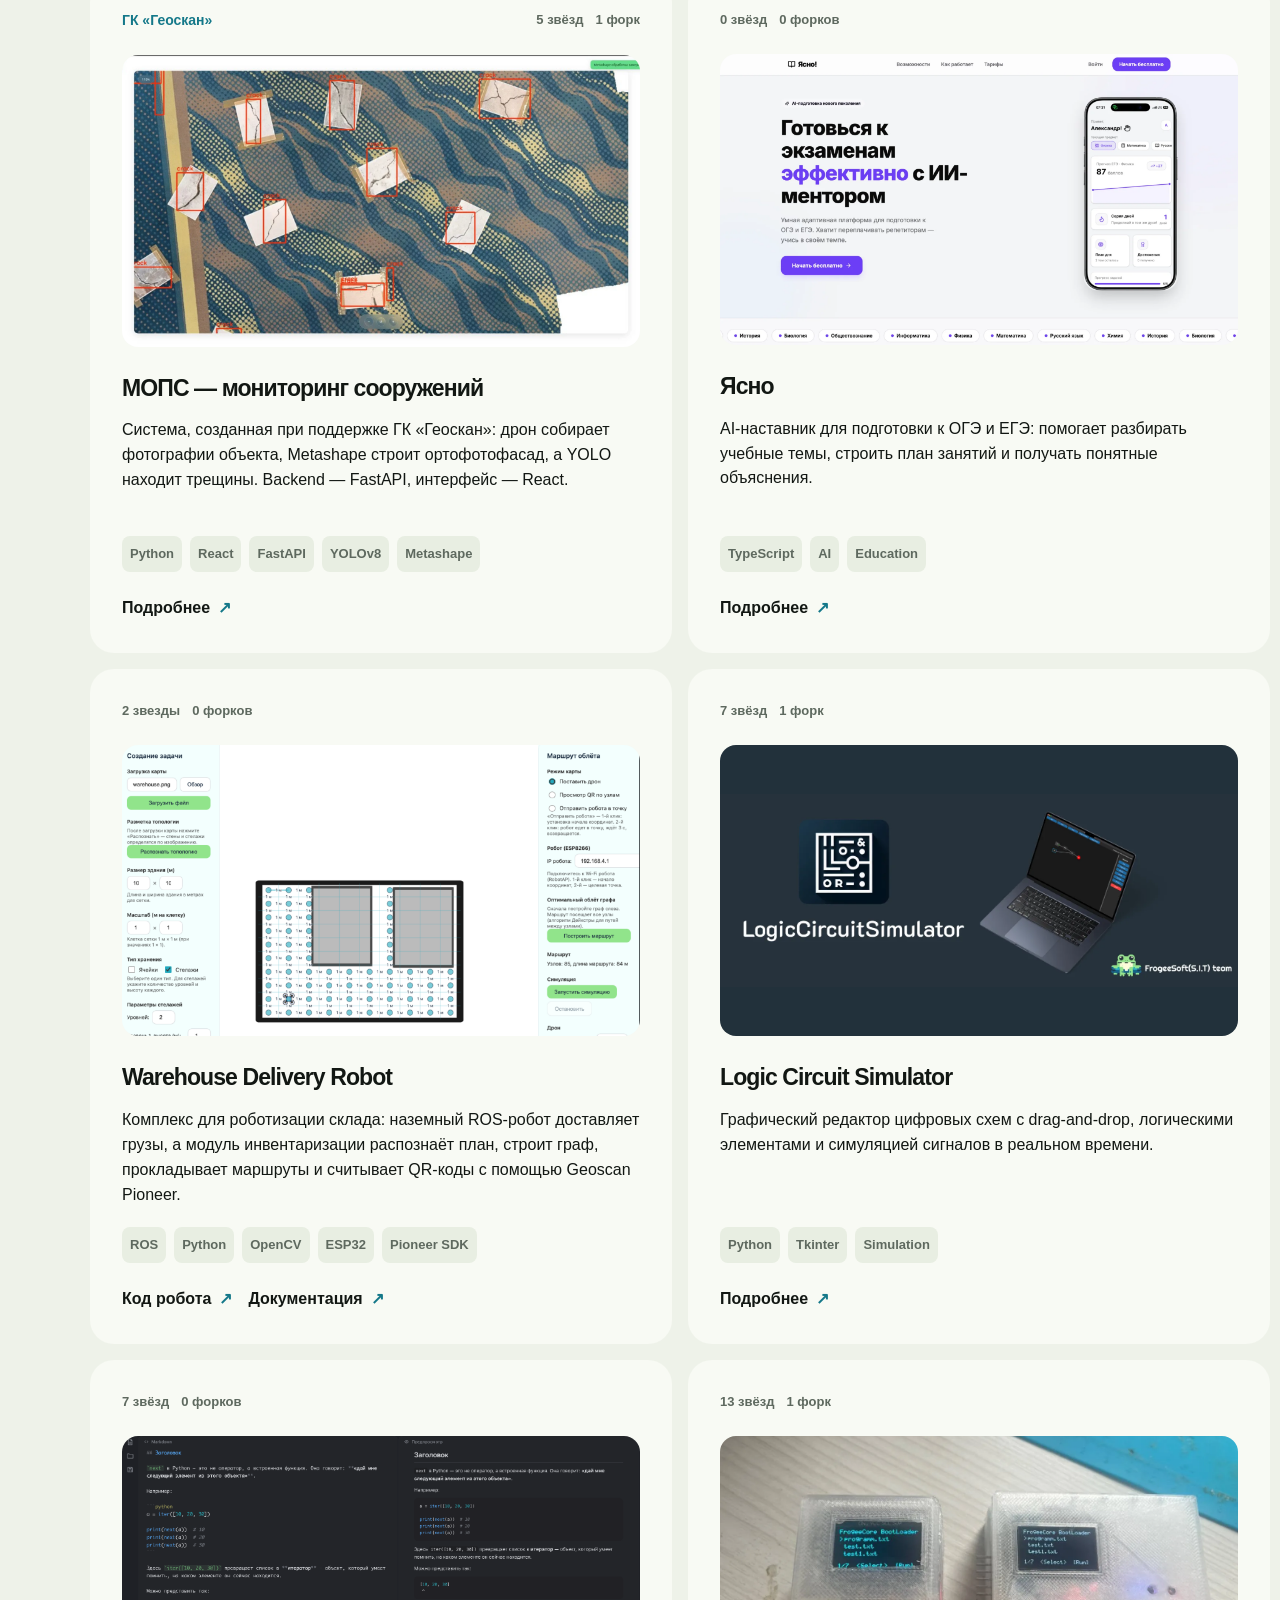
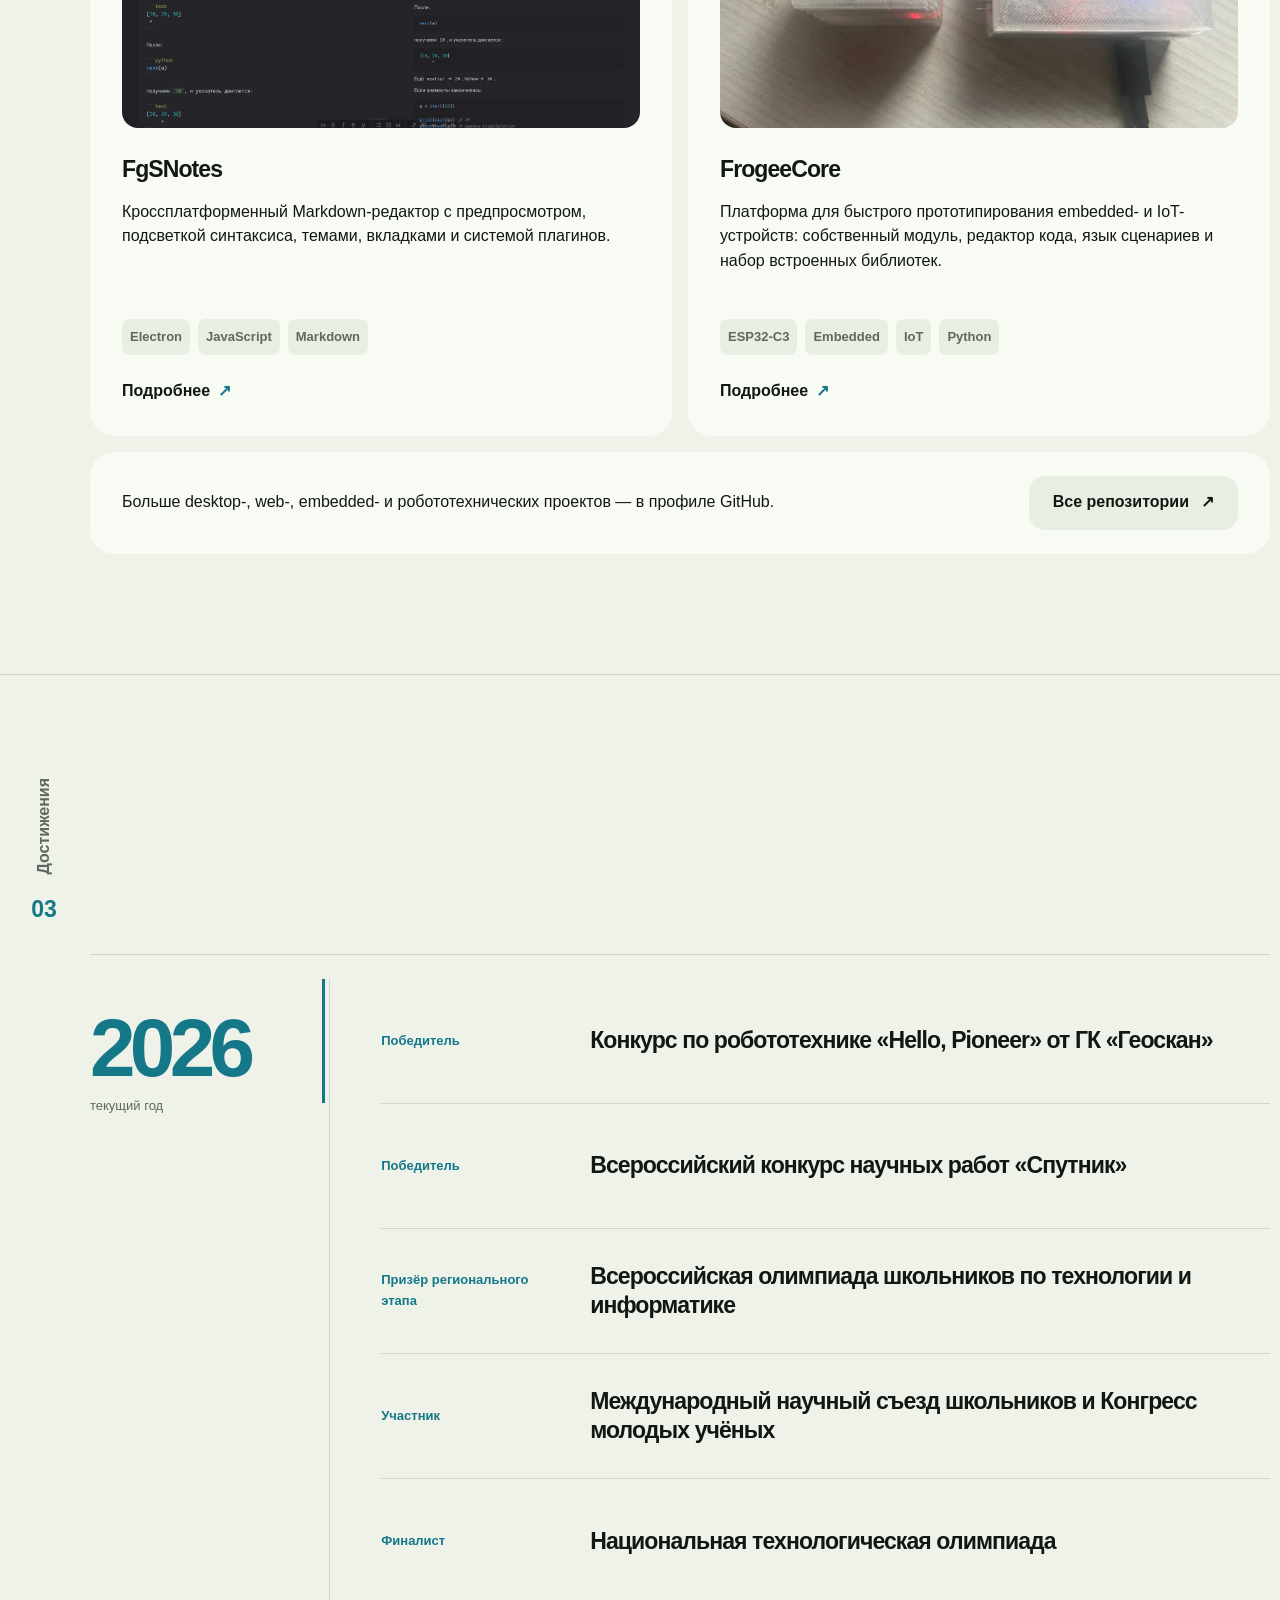
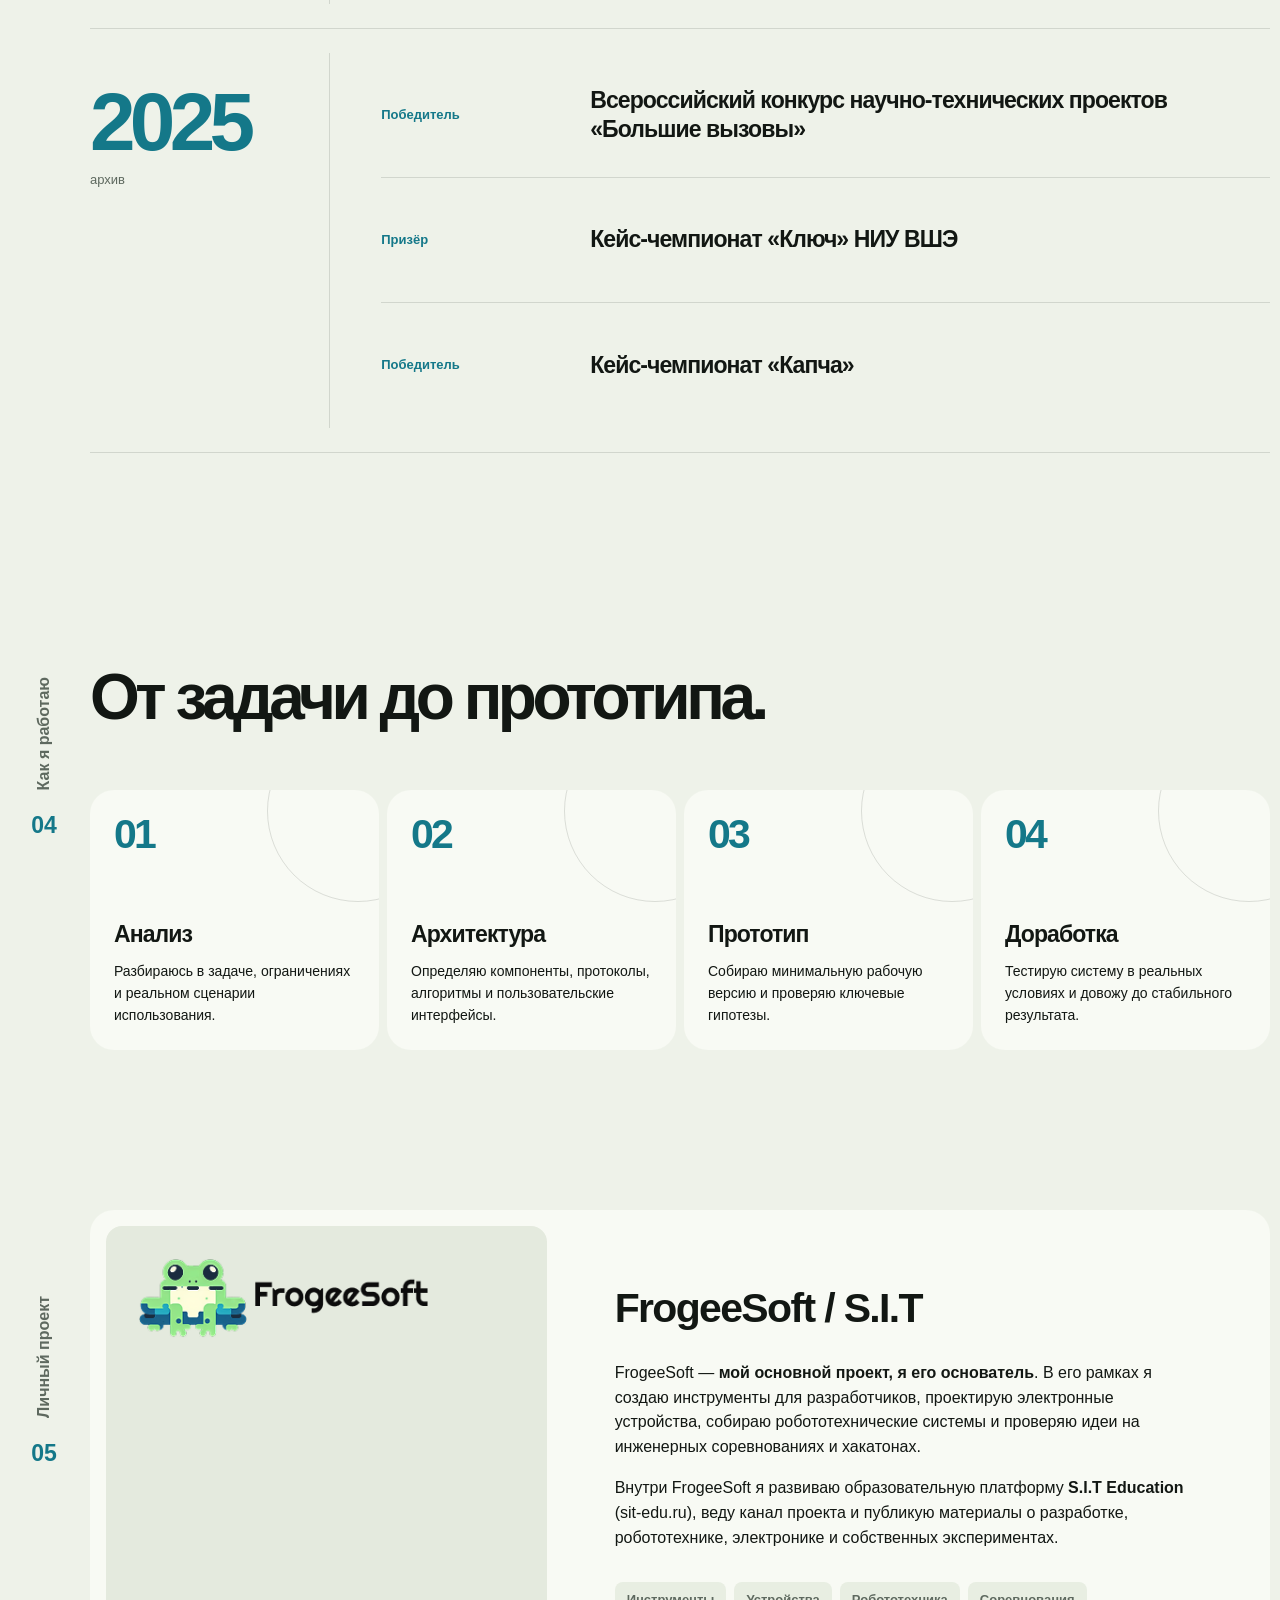
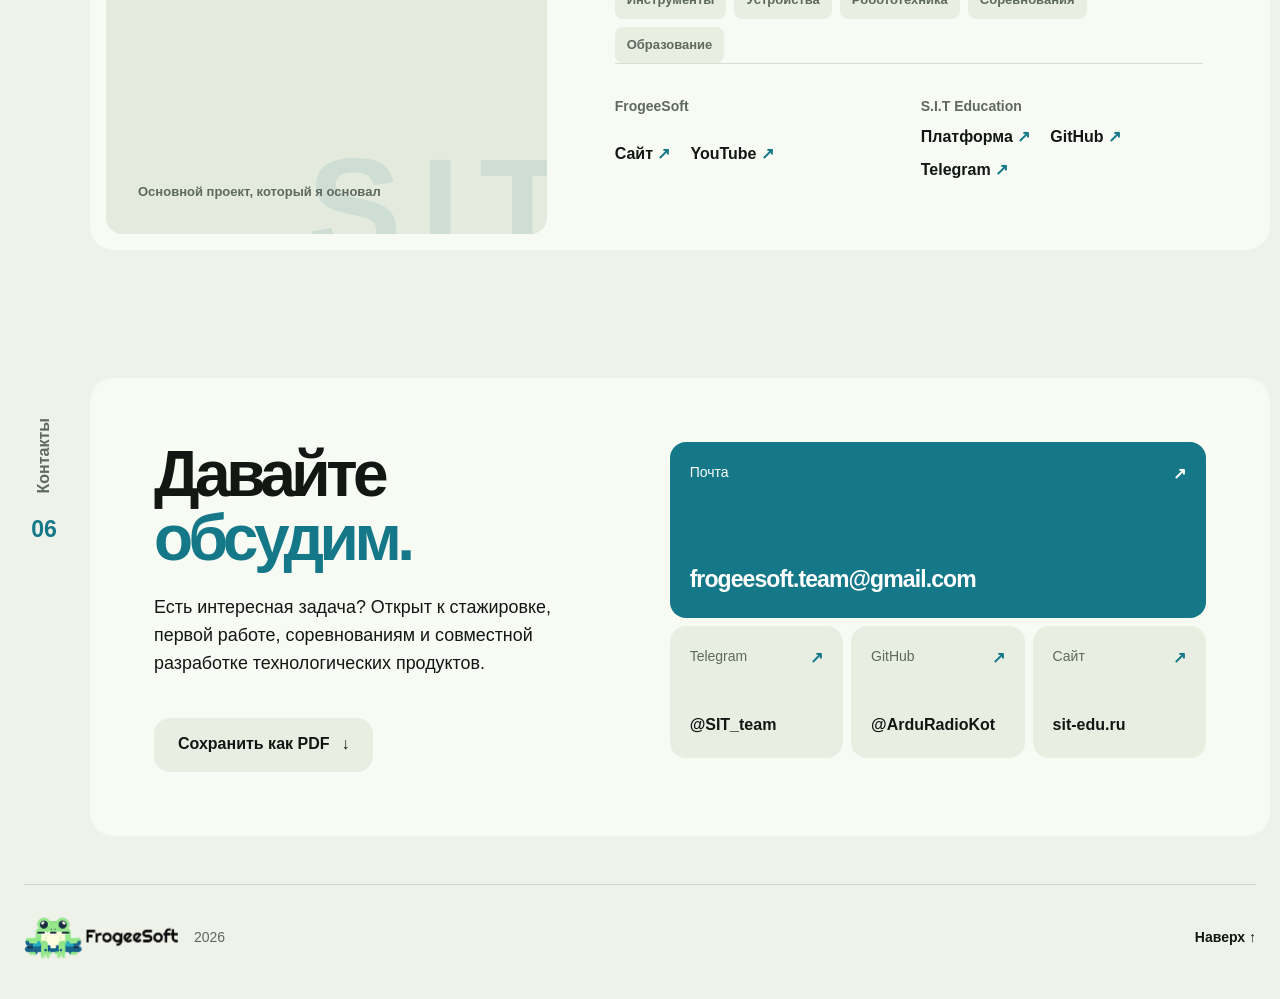
==== commit 6fae3b11: "upd" ====
--- a/index.html
+++ b/index.html
@@ -140,10 +140,9 @@
         <div class="hero-copy reveal">
           <h1 data-i18n="hero.title">Привет, я <span>Александр.</span></h1>
           <p class="hero-lead" data-i18n="hero.lead">
-            <strong>FullStack и embedded-разработчик,</strong> молодой учёный
-            и руководитель
+            <strong>FullStack и embedded-разработчик,</strong> основатель
             <a href="https://frogeesoft.ru" rel="noreferrer" target="_blank">FrogeeSoft</a>,
-            студент Научно-технологического университета «Сириус». Работаю
+            молодой учёный, студент Научно-технологического университета «Сириус». Работаю
             с робототехникой, embedded-системами, компьютерным зрением
             и fullstack-продуктами.
           </p>
@@ -761,20 +760,20 @@
                 src="assets/frogeesoft-logo-light.png"
                 width="309"
             /></span>
-            <span data-i18n="about.kicker">Мой личный технологический проект</span>
+            <span data-i18n="about.kicker">Основной проект, который я основал</span>
           </div>
           <div class="team-card-copy">
             <h3>FrogeeSoft / S.I.T</h3>
             <p data-i18n="about.p1">
-              FrogeeSoft / S.I.T —
-              <strong>мой личный технологический проект</strong>. В его рамках я
+              FrogeeSoft —
+              <strong>мой основной проект, я его основатель</strong>. В его рамках я
               создаю инструменты для разработчиков, проектирую электронные
               устройства, собираю робототехнические системы и проверяю идеи на
               инженерных соревнованиях и хакатонах.
             </p>
             <p data-i18n="about.p2">
-              Также я развиваю образовательную платформу
-              <strong>sit-edu.ru</strong>, веду канал проекта и публикую
+              Внутри FrogeeSoft я развиваю образовательную платформу
+              <strong>S.I.T Education</strong> (sit-edu.ru), веду канал проекта и публикую
               материалы о разработке, робототехнике, электронике и собственных
               экспериментах.
             </p>
@@ -786,24 +785,33 @@
               ><span data-i18n="about.education">Образование</span>
             </div>
             <div class="team-links">
-              <a href="https://sit-edu.ru" rel="noreferrer" target="_blank"
-                ><span data-i18n="about.platform">Платформа</span> <b>↗</b></a
-              >
-              <a
-                href="https://github.com/X200L/SITeducation"
-                rel="noreferrer"
-                target="_blank"
-                >GitHub <b>↗</b></a
-              >
-              <a href="https://t.me/SIT_team" rel="noreferrer" target="_blank"
-                >Telegram <b>↗</b></a
-              >
-              <a
-                href="https://youtube.com/@frogeesoft"
-                rel="noreferrer"
-                target="_blank"
-                >YouTube <b>↗</b></a
-              >
+              <div class="team-links-group">
+                <strong>FrogeeSoft</strong>
+                <a href="https://frogeesoft.ru" rel="noreferrer" target="_blank"
+                  ><span data-i18n="about.site">Сайт</span> <b>↗</b></a
+                >
+                <a
+                  href="https://youtube.com/@frogeesoft"
+                  rel="noreferrer"
+                  target="_blank"
+                  >YouTube <b>↗</b></a
+                >
+              </div>
+              <div class="team-links-group">
+                <strong>S.I.T Education</strong>
+                <a href="https://sit-edu.ru" rel="noreferrer" target="_blank"
+                  ><span data-i18n="about.platform">Платформа</span> <b>↗</b></a
+                >
+                <a
+                  href="https://github.com/X200L/SITeducation"
+                  rel="noreferrer"
+                  target="_blank"
+                  >GitHub <b>↗</b></a
+                >
+                <a href="https://t.me/SIT_team" rel="noreferrer" target="_blank"
+                  >Telegram <b>↗</b></a
+                >
+              </div>
             </div>
           </div>
         </article>
--- a/styles.css
+++ b/styles.css
@@ -1116,13 +1116,31 @@
   font-weight: var(--fw-heavy);
   background: var(--surface-2);
 }
+/* Two equal link groups: FrogeeSoft (the main project) and S.I.T Education inside it. */
 .team-links {
-  display: flex;
-  flex-wrap: wrap;
-  gap: var(--space-20);
+  display: grid;
+  grid-template-columns: repeat(2, minmax(0, 1fr));
+  gap: var(--space-24);
   margin-top: auto;
   padding-top: var(--space-32);
   border-top: var(--rule);
+}
+.team-links-group {
+  display: flex;
+  flex-wrap: wrap;
+  align-items: baseline;
+  gap: var(--space-8) var(--space-20);
+}
+.team-links-group strong {
+  flex-basis: 100%;
+  color: var(--muted);
+  font-size: var(--fs-small);
+  font-weight: var(--fw-bold);
+}
+@media (max-width: 620px) {
+  .team-links {
+    grid-template-columns: 1fr;
+  }
 }
 .team-links a {
   font-weight: var(--fw-heavy);
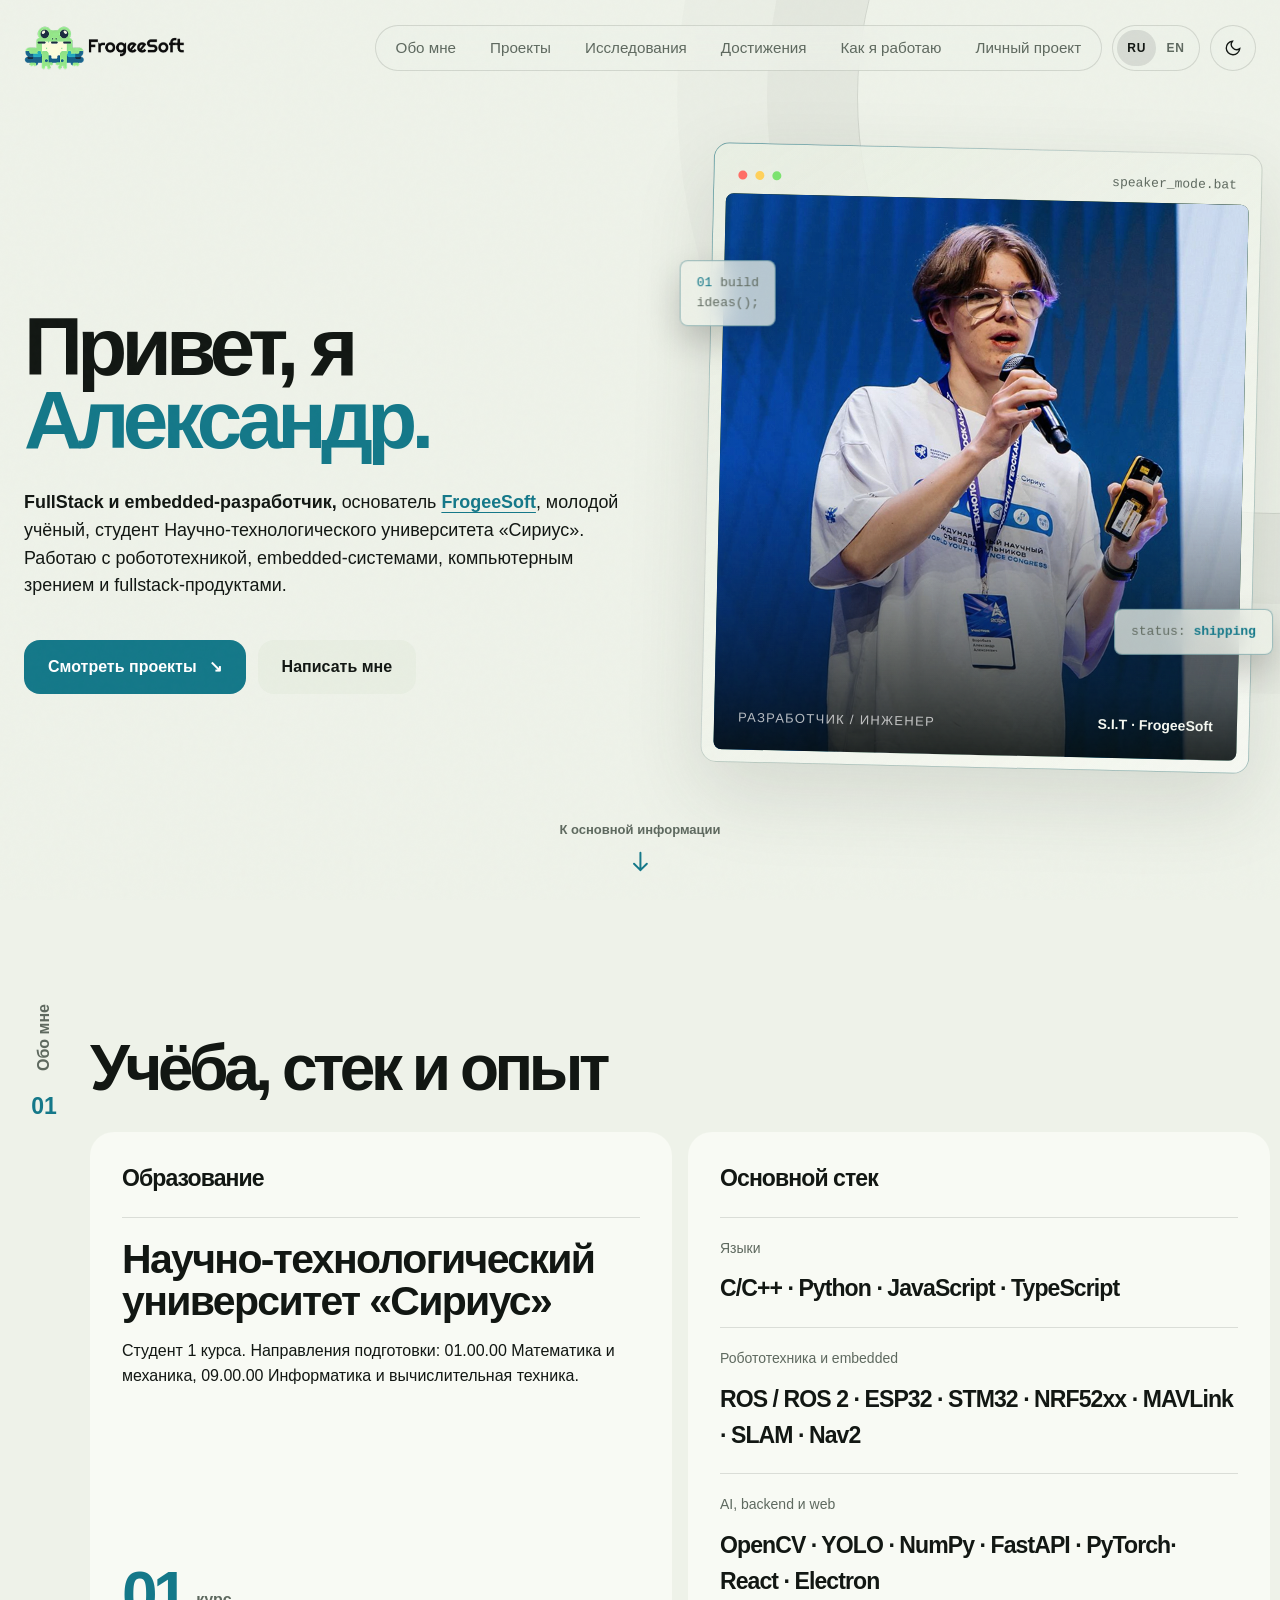
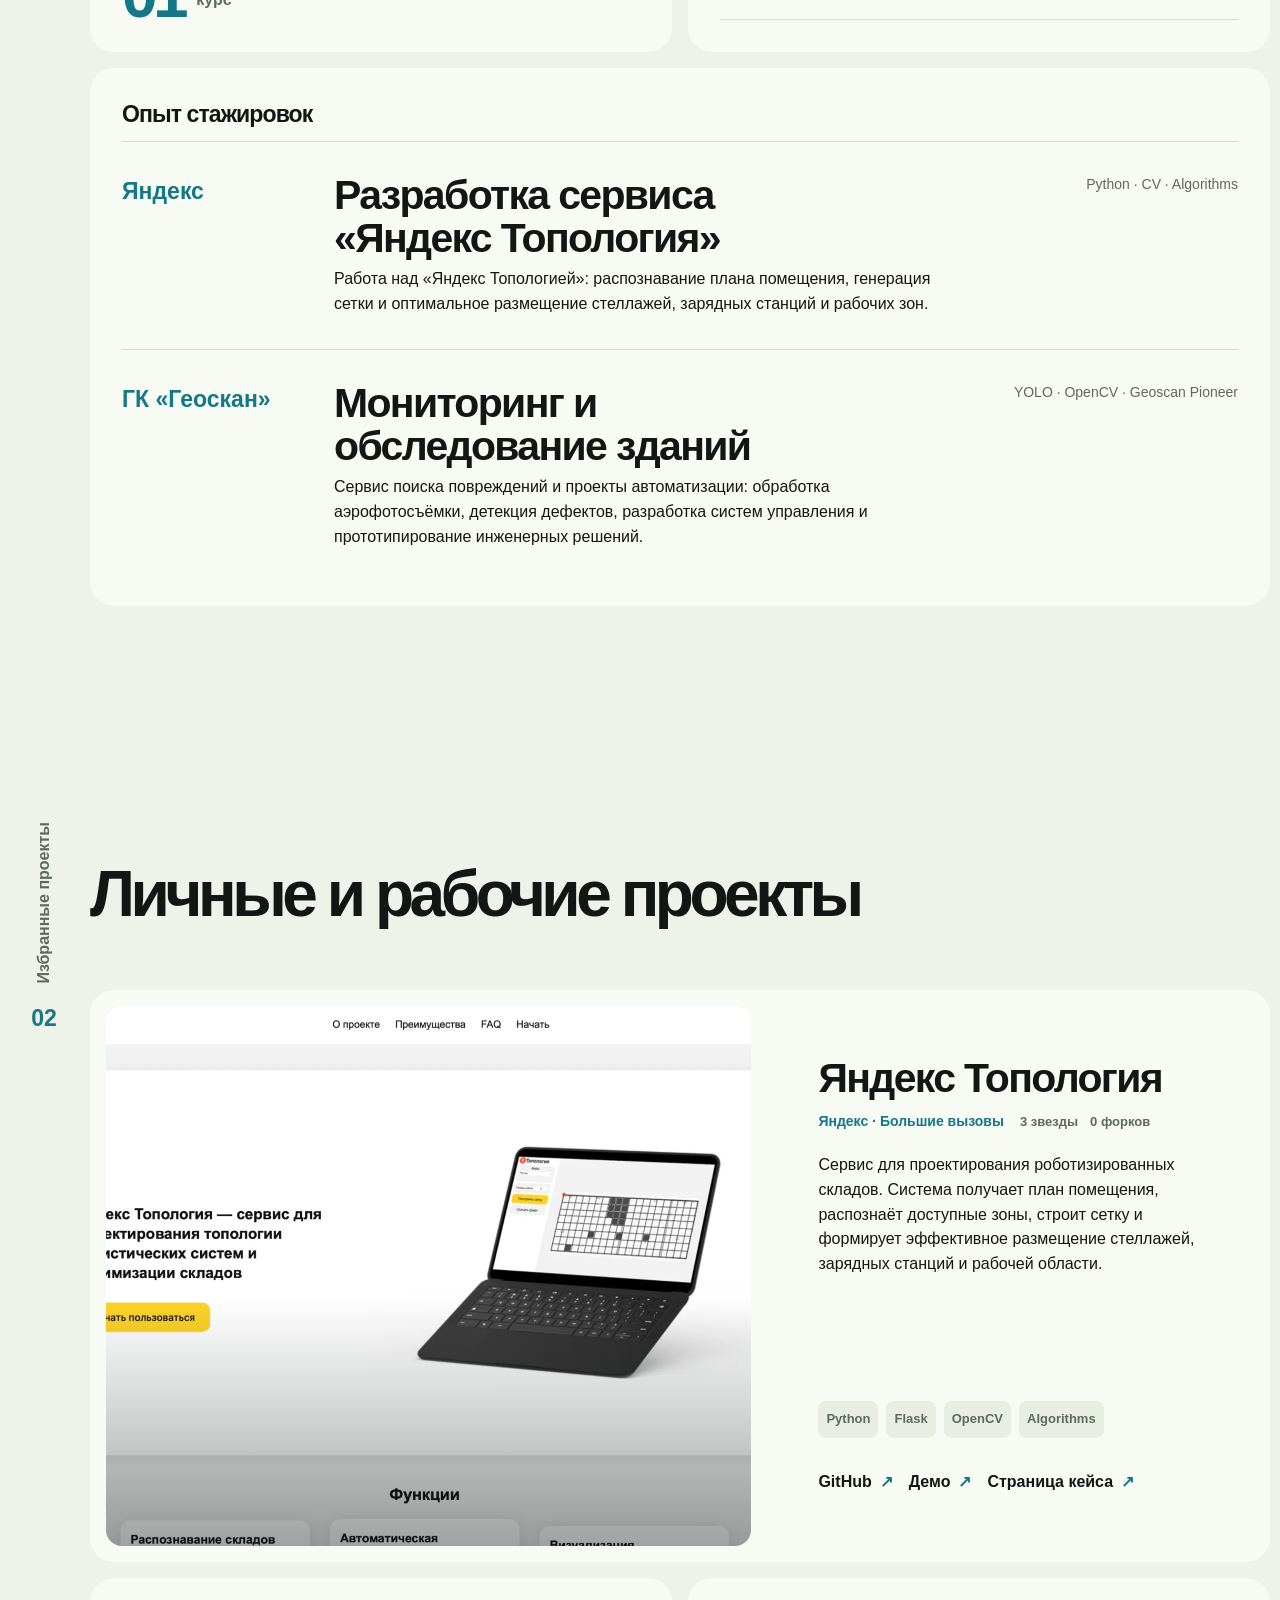
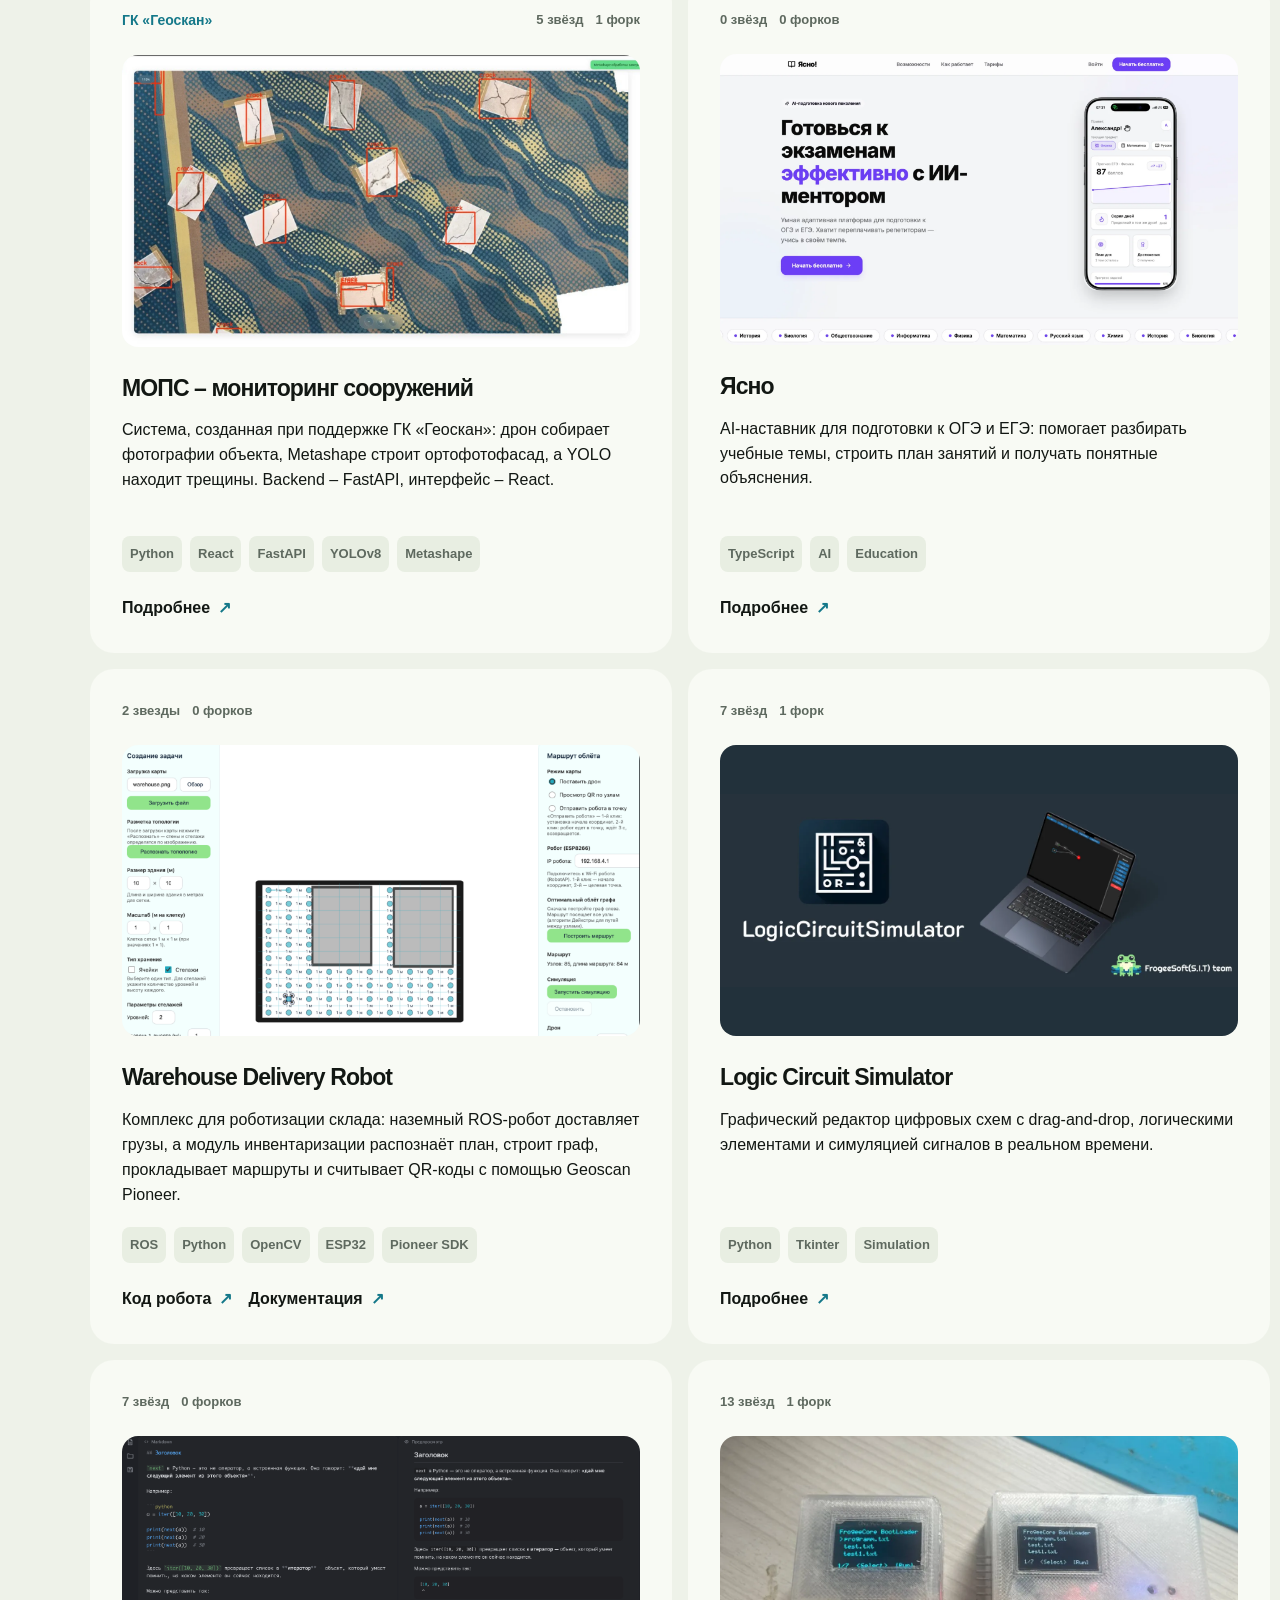
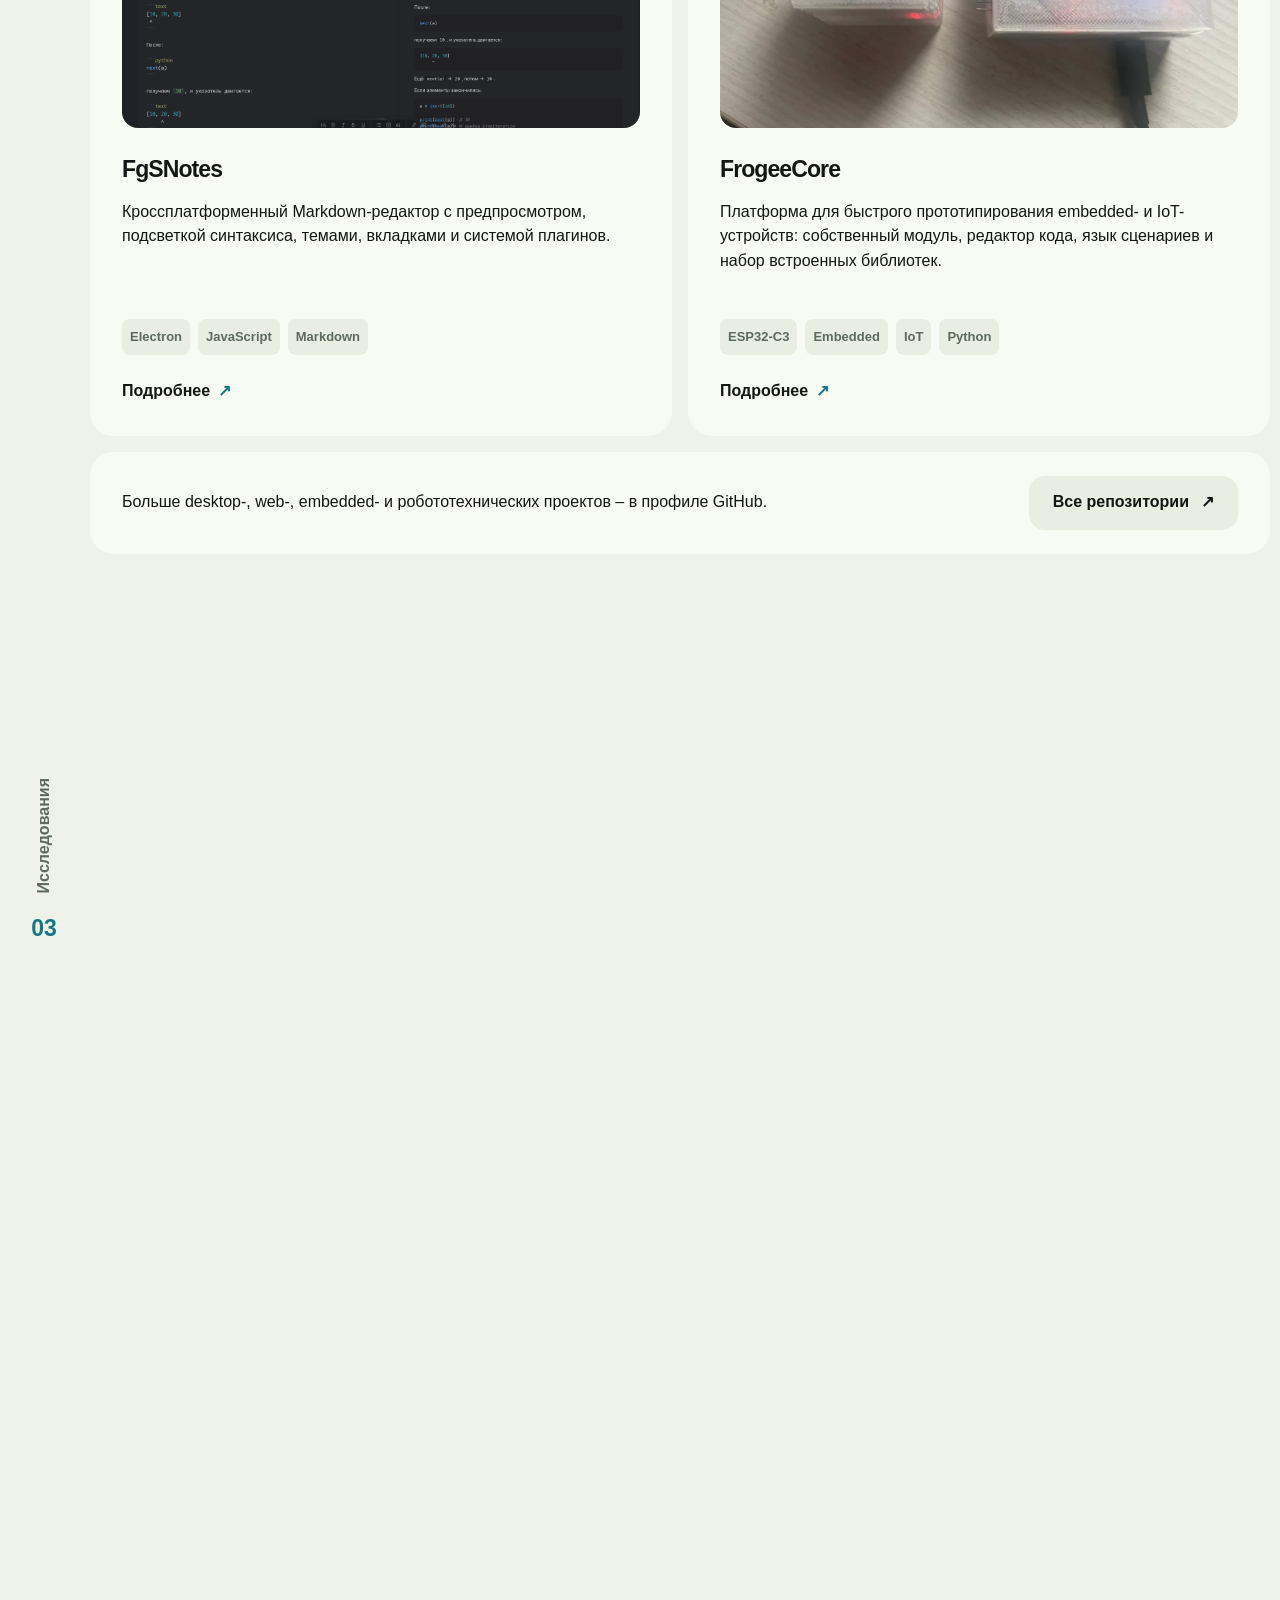
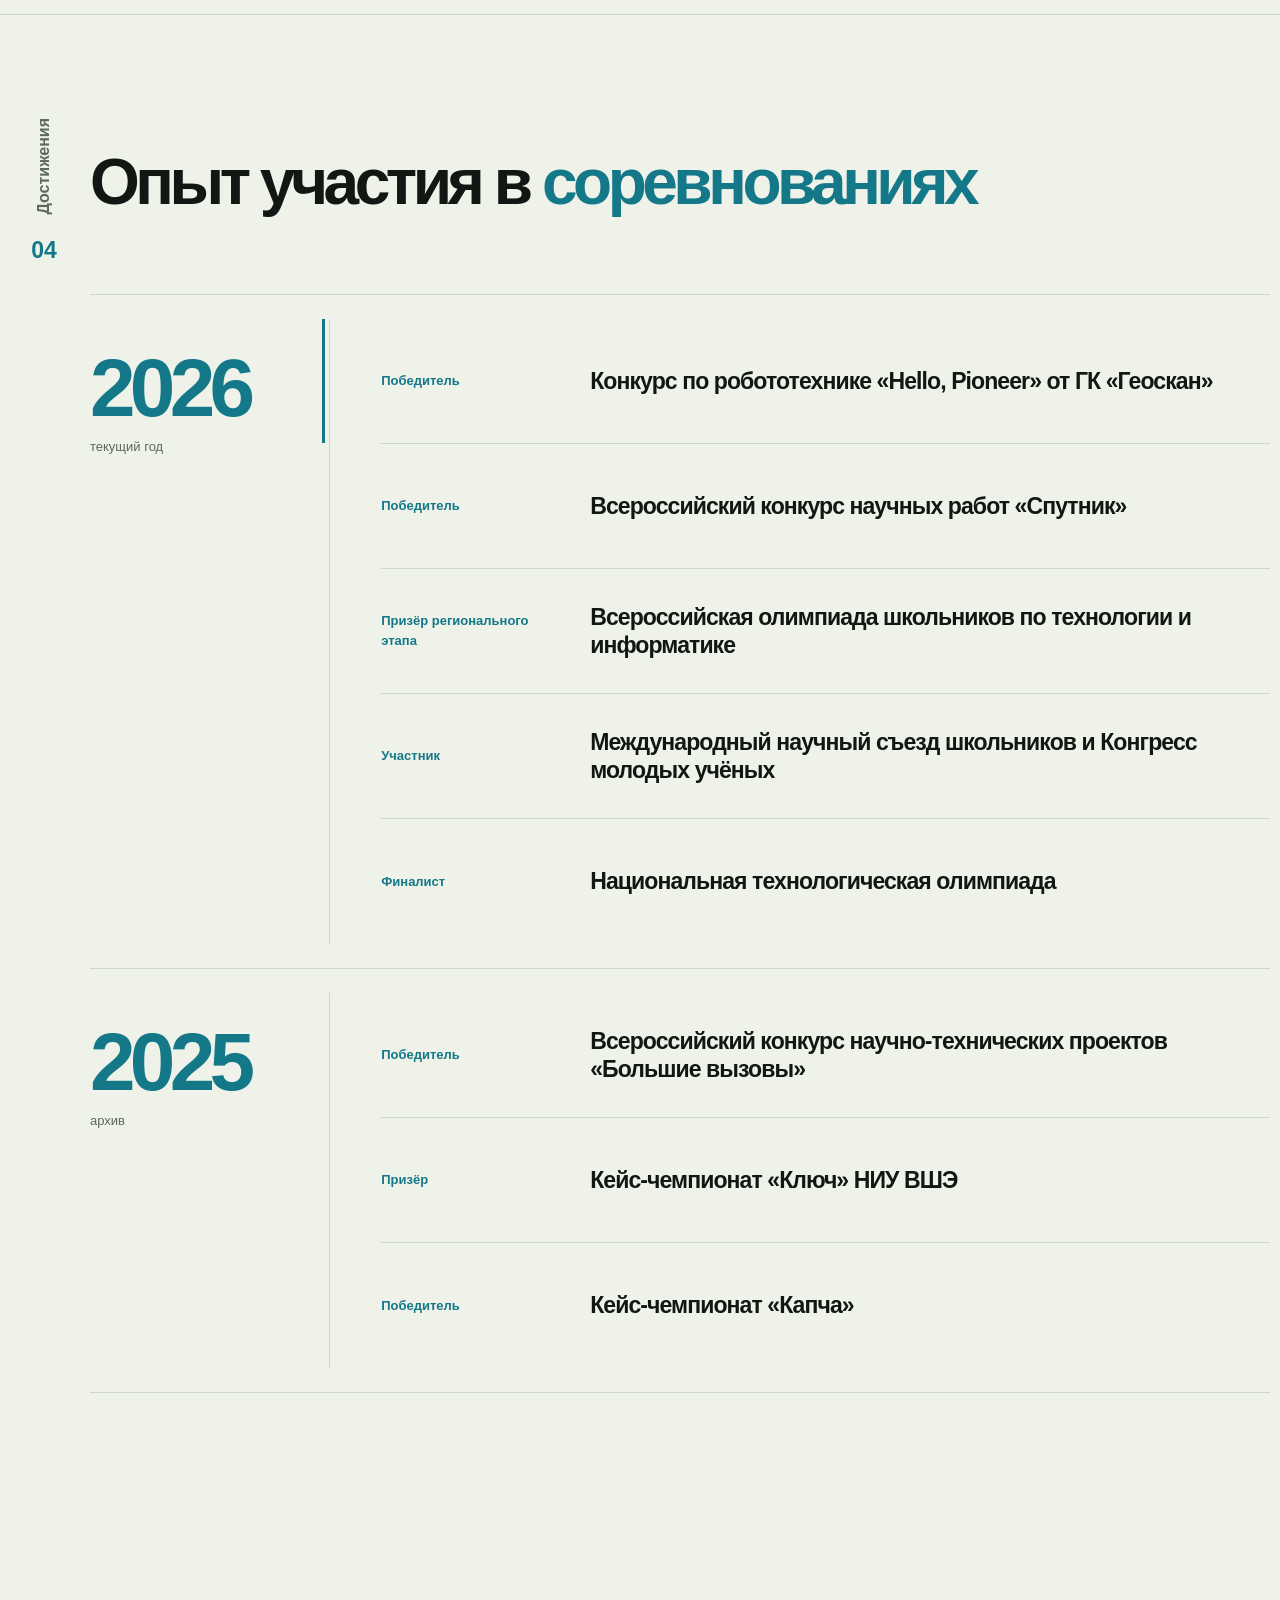
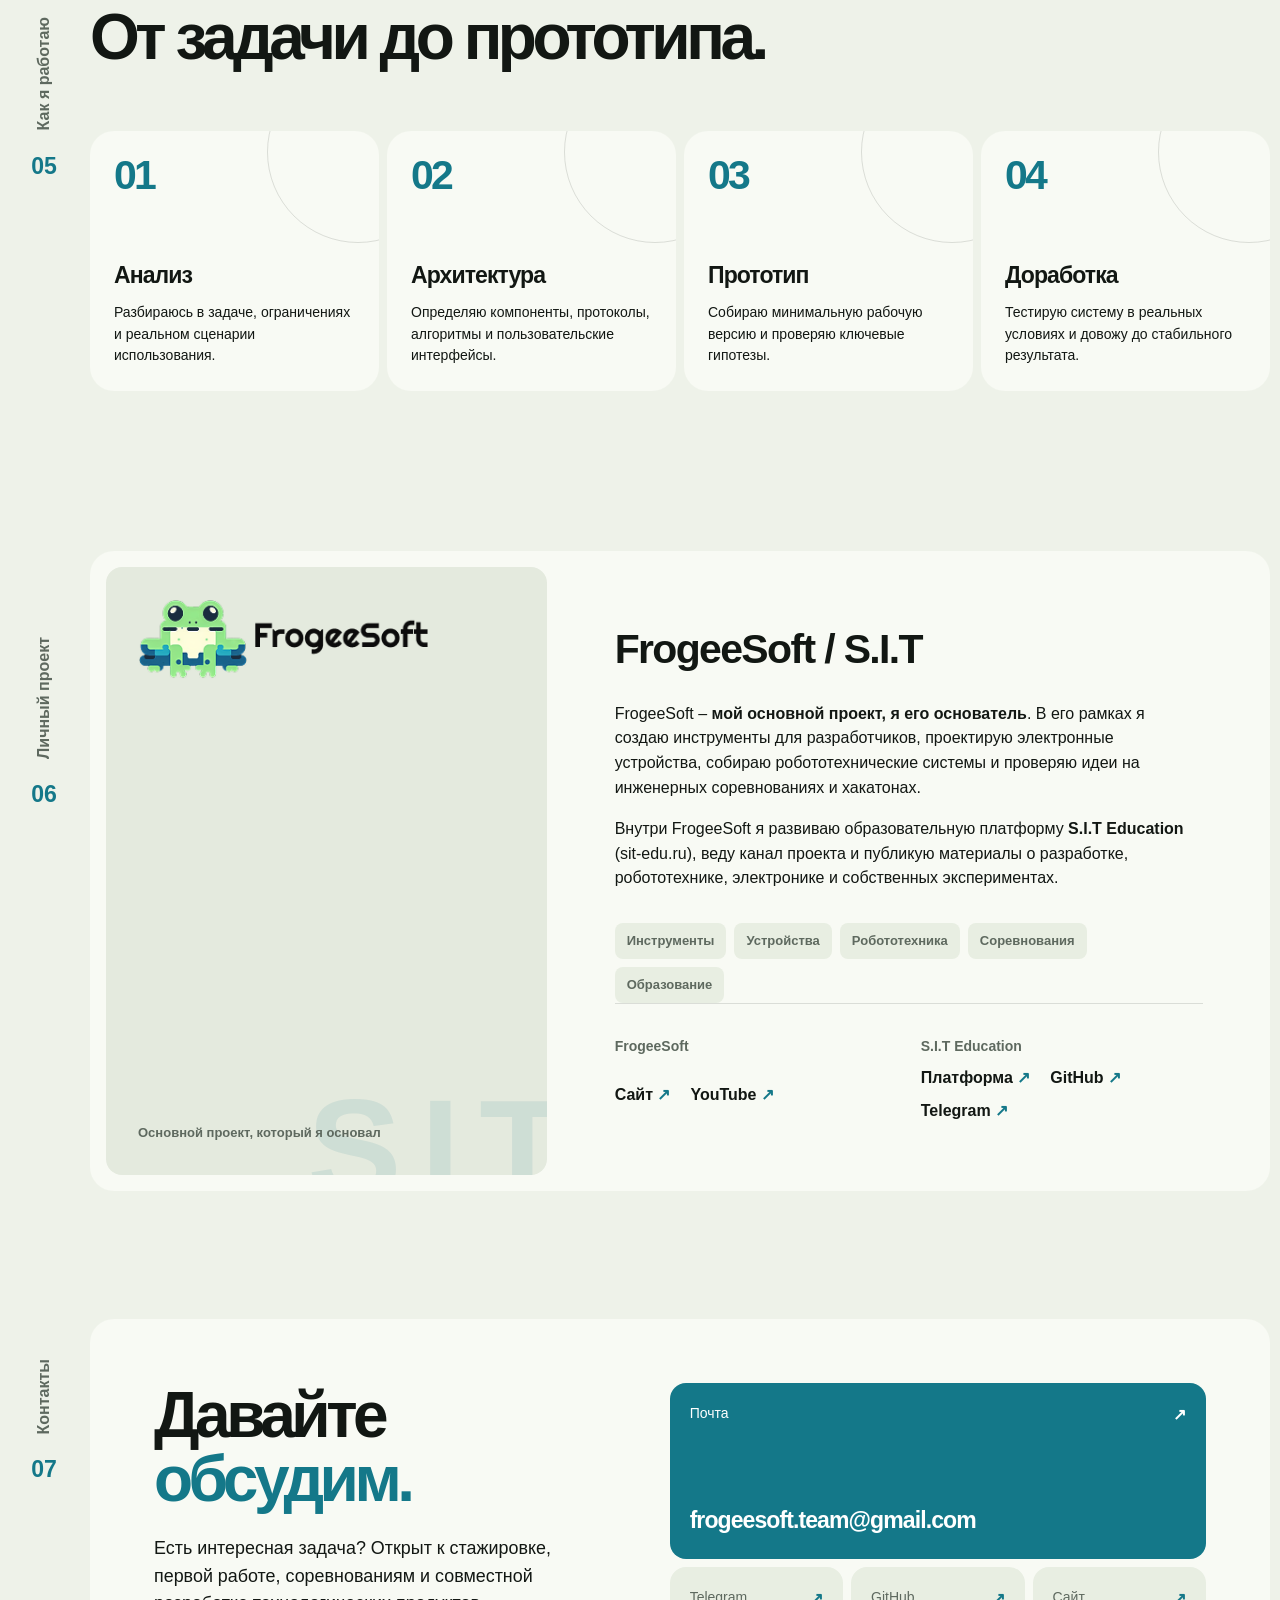
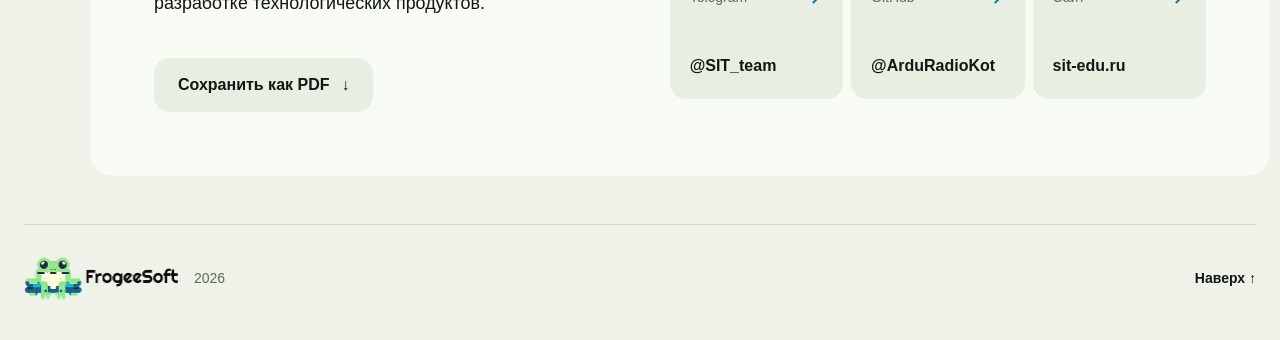
==== commit f1c13100: "upd" ====
--- a/index.html
+++ b/index.html
@@ -21,13 +21,13 @@
       })();
     </script>
     <meta
-      content="Александр — разработчик и инженер: embedded, робототехника, компьютерное зрение, AI, web и IoT."
+      content="Александр – разработчик и инженер: embedded, робототехника, компьютерное зрение, AI, web и IoT."
       data-i18n-content="meta.description"
       name="description"
     />
     <meta content="#090c0a" name="theme-color" />
     <meta
-      content="Александр — Developer &amp; Engineer"
+      content="Александр – Developer &amp; Engineer"
       data-i18n-content="meta.title"
       property="og:title"
     />
@@ -37,7 +37,7 @@
       property="og:description"
     />
     <meta content="website" property="og:type" />
-    <title data-i18n="meta.title">Александр — Developer &amp; Engineer</title>
+    <title data-i18n="meta.title">Александр – Developer &amp; Engineer</title>
     <link href="assets/logo.png" rel="icon" type="image/png" />
     <link href="styles.css" rel="stylesheet" />
     <script defer="" src="script.js"></script>
@@ -47,7 +47,7 @@
     <div aria-hidden="true" class="page-noise"></div>
     <header class="site-header" data-header="">
       <a
-        aria-label="FrogeeSoft — на главную"
+        aria-label="FrogeeSoft – на главную"
         data-i18n-aria="brand.home"
         class="brand brand-logo-link"
         href="#top"
@@ -77,6 +77,7 @@
         >
           <a data-i18n="nav.about" data-nav-link href="#info">Обо мне</a>
           <a data-i18n="nav.projects" data-nav-link href="#projects">Проекты</a>
+          <a data-i18n="nav.research" data-nav-link href="#research">Исследования</a>
           <a data-i18n="nav.achievements" data-nav-link href="#achievements">Достижения</a>
           <a data-i18n="nav.process" data-nav-link href="#process">Как я работаю</a>
           <a data-i18n="nav.personal" data-nav-link href="#about">Личный проект</a>
@@ -126,6 +127,7 @@
       <nav aria-label="Меню" data-i18n-aria="nav.menu">
       <a data-i18n="nav.about" data-nav-link href="#info">Обо мне</a>
       <a data-i18n="nav.projects" data-nav-link href="#projects">Проекты</a>
+      <a data-i18n="nav.research" data-nav-link href="#research">Исследования</a>
       <a data-i18n="nav.achievements" data-nav-link href="#achievements">Достижения</a>
       <a data-i18n="nav.process" data-nav-link href="#process">Как я работаю</a>
       <a data-i18n="nav.personal" data-nav-link href="#about">Личный проект</a>
@@ -371,11 +373,11 @@
                 width="1754"
               />
             </a>
-            <h3 data-i18n="project.mopsTitle">МОПС — мониторинг сооружений</h3>
+            <h3 data-i18n="project.mopsTitle">МОПС – мониторинг сооружений</h3>
             <p data-i18n="project.mopsText">
               Система, созданная при поддержке ГК&nbsp;«Геоскан»: дрон собирает
               фотографии объекта, Metashape строит ортофотофасад, а YOLO находит
-              трещины. Backend — FastAPI, интерфейс — React.
+              трещины. Backend – FastAPI, интерфейс – React.
             </p>
             <div class="tags">
               <span>Python</span><span>React</span><span>FastAPI</span
@@ -604,7 +606,7 @@
         </div>
         <div class="all-projects reveal">
           <p data-i18n="projects.more">
-            Больше desktop-, web-, embedded- и робототехнических проектов — в
+            Больше desktop-, web-, embedded- и робототехнических проектов – в
             профиле GitHub.
           </p>
           <a
@@ -617,12 +619,96 @@
         </div>
       </section>
 
+      <section class="section research-section has-section-rail" id="research">
+        <div class="section-rail" aria-hidden="true">
+          <span data-i18n="research.rail">Исследования</span><strong>03</strong>
+        </div>
+        <div class="section-heading reveal">
+          <h2 data-i18n="research.title">Научные работы</h2>
+        </div>
+
+        <div class="research-grid">
+          <article class="paper-card reveal">
+            <p class="paper-venue" data-i18n="research.ppVenue">
+              Google · Gemma 4 Developer Agent Paper, Kaggle
+            </p>
+            <h3>PathPack</h3>
+            <p class="paper-original" lang="en">
+              History Replay and Packing Under Expected Metrics: Localizing
+              Edits Under a Token Budget
+            </p>
+            <p data-i18n="research.ppText">
+              Как уместить код, который нужно поправить, в контекст небольшой
+              локальной модели на 2048 токенов. Вероятность правки каждого
+              фрагмента предсказывает модель, обученная на истории коммитов
+              самих репозиториев, без разметки бенчмарка.
+            </p>
+            <div class="paper-result">
+              <strong>0,19 → 0,53</strong>
+              <span data-i18n="research.ppResult"
+                >доля нужных функций в контексте на 100 отложенных задачах
+                SWE-bench Verified</span
+              >
+            </div>
+            <div class="tags">
+              <span>Python</span><span>LLM</span><span>Gemma 4</span
+              ><span>SWE-bench</span>
+            </div>
+            <div class="project-links">
+                <a href="https://www.kaggle.com/competitions/gemma-4-developer-agent-paper/writeups/pathpack-history-based-code-localization-under-a" rel="noreferrer" target="_blank"
+                  ><span data-i18n="research.ppKaggle">Работа на Kaggle</span> <span aria-hidden="true">↗</span></a
+                >
+                <a href="https://storage.googleapis.com/kaggle-forum-message-attachments/3554177/55277/PathPack_Research_Paper.pdf" rel="noreferrer" target="_blank"
+                  ><span data-i18n="research.pdf">Статья, PDF</span> <span aria-hidden="true">↗</span></a
+                >
+                <a href="https://github.com/ArduRadioKot/PathPack" rel="noreferrer" target="_blank"
+                  ><span data-i18n="research.code">Код</span> <span aria-hidden="true">↗</span></a
+                >
+            </div>
+          </article>
+
+          <article class="paper-card reveal reveal-delay-1">
+            <p class="paper-venue" data-i18n="research.vsVenue">Конференция AtomFuture</p>
+            <h3>ВОСТОК-612</h3>
+            <p class="paper-original">
+              Разработка гибридного ML-пайплайна для оценки и выбора
+              конфигурации для строительства АСММ при ограниченном наборе данных
+            </p>
+            <p data-i18n="research.vsText">
+              Модель для выбора площадки и конфигурации атомной станции малой
+              мощности на Дальнем Севере и Дальнем Востоке, когда часть
+              исходных данных неизвестна. Соавтор – С.&nbsp;А.&nbsp;Коршунов.
+            </p>
+            <div class="paper-result">
+              <strong>47 → 75&nbsp;%</strong>
+              <span data-i18n="research.vsResult"
+                >доля рекомендаций по 18 сценариям при ~10&nbsp;% пропусков в
+                данных</span
+              >
+            </div>
+            <div class="tags">
+              <span>Python</span><span>ML</span
+              ><span data-i18n="research.tagMcda">Многокритериальный анализ</span
+              ><span data-i18n="research.tagNuclear">Атомная энергетика</span>
+            </div>
+            <div class="project-links">
+                <a href="https://github.com/ArduRadioKot/vostok-612/blob/main/docs/vostok-612.pdf" rel="noreferrer" target="_blank"
+                  ><span data-i18n="research.pdf">Статья, PDF</span> <span aria-hidden="true">↗</span></a
+                >
+                <a href="https://github.com/ArduRadioKot/vostok-612" rel="noreferrer" target="_blank"
+                  ><span data-i18n="research.code">Код</span> <span aria-hidden="true">↗</span></a
+                >
+            </div>
+          </article>
+        </div>
+      </section>
+
       <section
         class="section achievements timeline-section has-section-rail"
         id="achievements"
       >
         <div class="section-rail" aria-hidden="true">
-          <span data-i18n="ach.rail">Достижения</span><strong>03</strong>
+          <span data-i18n="ach.rail">Достижения</span><strong>04</strong>
         </div>
         <div class="section-heading reveal">
           <h2 data-i18n="ach.title">Опыт участия в <em>соревнованиях</em></h2>
@@ -690,7 +776,7 @@
 
       <section class="section workflow-section has-section-rail" id="process">
         <div class="section-rail" aria-hidden="true">
-          <span data-i18n="work.rail">Как я работаю</span><strong>04</strong>
+          <span data-i18n="work.rail">Как я работаю</span><strong>05</strong>
         </div>
         <div class="workflow-head reveal">
           <h2 data-i18n="work.title">От задачи до прототипа.</h2>
@@ -743,7 +829,7 @@
         id="about"
       >
         <div class="section-rail" aria-hidden="true">
-          <span data-i18n="about.rail">Личный проект</span><strong>05</strong>
+          <span data-i18n="about.rail">Личный проект</span><strong>06</strong>
         </div>
         <article class="team-card reveal">
           <div class="team-card-brand">
@@ -765,7 +851,7 @@
           <div class="team-card-copy">
             <h3>FrogeeSoft / S.I.T</h3>
             <p data-i18n="about.p1">
-              FrogeeSoft —
+              FrogeeSoft –
               <strong>мой основной проект, я его основатель</strong>. В его рамках я
               создаю инструменты для разработчиков, проектирую электронные
               устройства, собираю робототехнические системы и проверяю идеи на
@@ -822,7 +908,7 @@
         id="contact"
       >
         <div class="section-rail" aria-hidden="true">
-          <span data-i18n="contact.rail">Контакты</span><strong>06</strong>
+          <span data-i18n="contact.rail">Контакты</span><strong>07</strong>
         </div>
         <div class="contact-card reveal">
           <div class="contact-copy">
--- a/styles.css
+++ b/styles.css
@@ -14,7 +14,7 @@
   --header-h: 96px;
   --container: min(1240px, calc(100vw - 48px));
 
-  /* Type — five working sizes plus display steps; mobile values are set in the 620px query */
+  /* Type - five working sizes plus display steps; mobile values are set in the 620px query */
   --fs-micro: 0.8125rem;
   --fs-small: 0.875rem;
   --fs-body: 1rem;
@@ -162,7 +162,7 @@
 
 /* Header (PillHeader from the FrogeeSoft kit, as on FG-Track): logo on the left; on the right a
    navigation pill and round buttons. No action button. 96px at the top, 80px after scroll;
-   below 1100px the pill hides and the menu opens as a full-screen sheet. */
+   below 1200px the pill hides and the menu opens as a full-screen sheet. */
 .site-header {
   position: fixed;
   z-index: 80;
@@ -317,7 +317,7 @@
   display: none;
 }
 
-@media (max-width: 1100px) {
+@media (max-width: 1200px) {
   .header-pill {
     display: none;
   }
@@ -1149,6 +1149,80 @@
   color: var(--accent);
 }
 
+/* Research: two papers side by side, each with its venue, a one-line result and links. */
+.research-grid {
+  margin-top: var(--space-64);
+  display: grid;
+  grid-template-columns: repeat(2, minmax(0, 1fr));
+  gap: var(--space-16);
+}
+.paper-card {
+  min-width: 0;
+  padding: var(--space-32);
+  display: flex;
+  flex-direction: column;
+  gap: var(--space-16);
+  border-radius: var(--radius-md);
+  background: var(--surface);
+}
+.paper-card p {
+  margin: 0;
+}
+.paper-card h3 {
+  margin: 0;
+  font-size: var(--fs-h3);
+  line-height: var(--lh-heading);
+  letter-spacing: var(--ls-heading);
+}
+.paper-venue {
+  color: var(--accent);
+  font-size: var(--fs-small);
+  font-weight: var(--fw-heavy);
+}
+.paper-original {
+  color: var(--muted);
+  font-size: var(--fs-small);
+  line-height: var(--lh-snug);
+}
+.paper-result {
+  margin-top: var(--space-8);
+  padding-top: var(--space-16);
+  display: grid;
+  gap: var(--space-4);
+  border-top: var(--rule);
+}
+.paper-result strong {
+  color: var(--accent);
+  font-size: var(--fs-h3);
+  font-weight: var(--fw-black);
+  line-height: 1;
+  letter-spacing: var(--ls-heading);
+  font-variant-numeric: tabular-nums;
+}
+.paper-result span {
+  color: var(--muted);
+  font-size: var(--fs-small);
+}
+.paper-card .tags {
+  margin-top: auto;
+}
+.paper-card .project-links {
+  margin-top: 0;
+}
+@media (max-width: 980px) {
+  .research-grid {
+    grid-template-columns: 1fr;
+  }
+}
+@media (max-width: 620px) {
+  .research-grid {
+    margin-top: var(--space-48);
+  }
+  .paper-card {
+    padding: var(--space-24) var(--space-20);
+  }
+}
+
 .project-links {
   display: flex;
   flex-wrap: wrap;
@@ -1574,7 +1648,7 @@
   }
 }
 
-/* Mobile layout reliability — 2026-08-02 */
+/* Mobile layout reliability - 2026-08-02 */
 @media (max-width: 980px) {
   html {
     scroll-padding-top: 88px;
@@ -1728,7 +1802,7 @@
 }
 
 /* =========================================================
-   CONTENT REDESIGN — 2026-08-02
+   CONTENT REDESIGN - 2026-08-02
    The hero section above is intentionally left untouched.
    ========================================================= */
 
@@ -2169,7 +2243,7 @@
   background: var(--bg-soft);
 }
 
-/* Vertical section headings — desktop only */
+/* Vertical section headings - desktop only */
 .section-rail {
   display: none;
 }
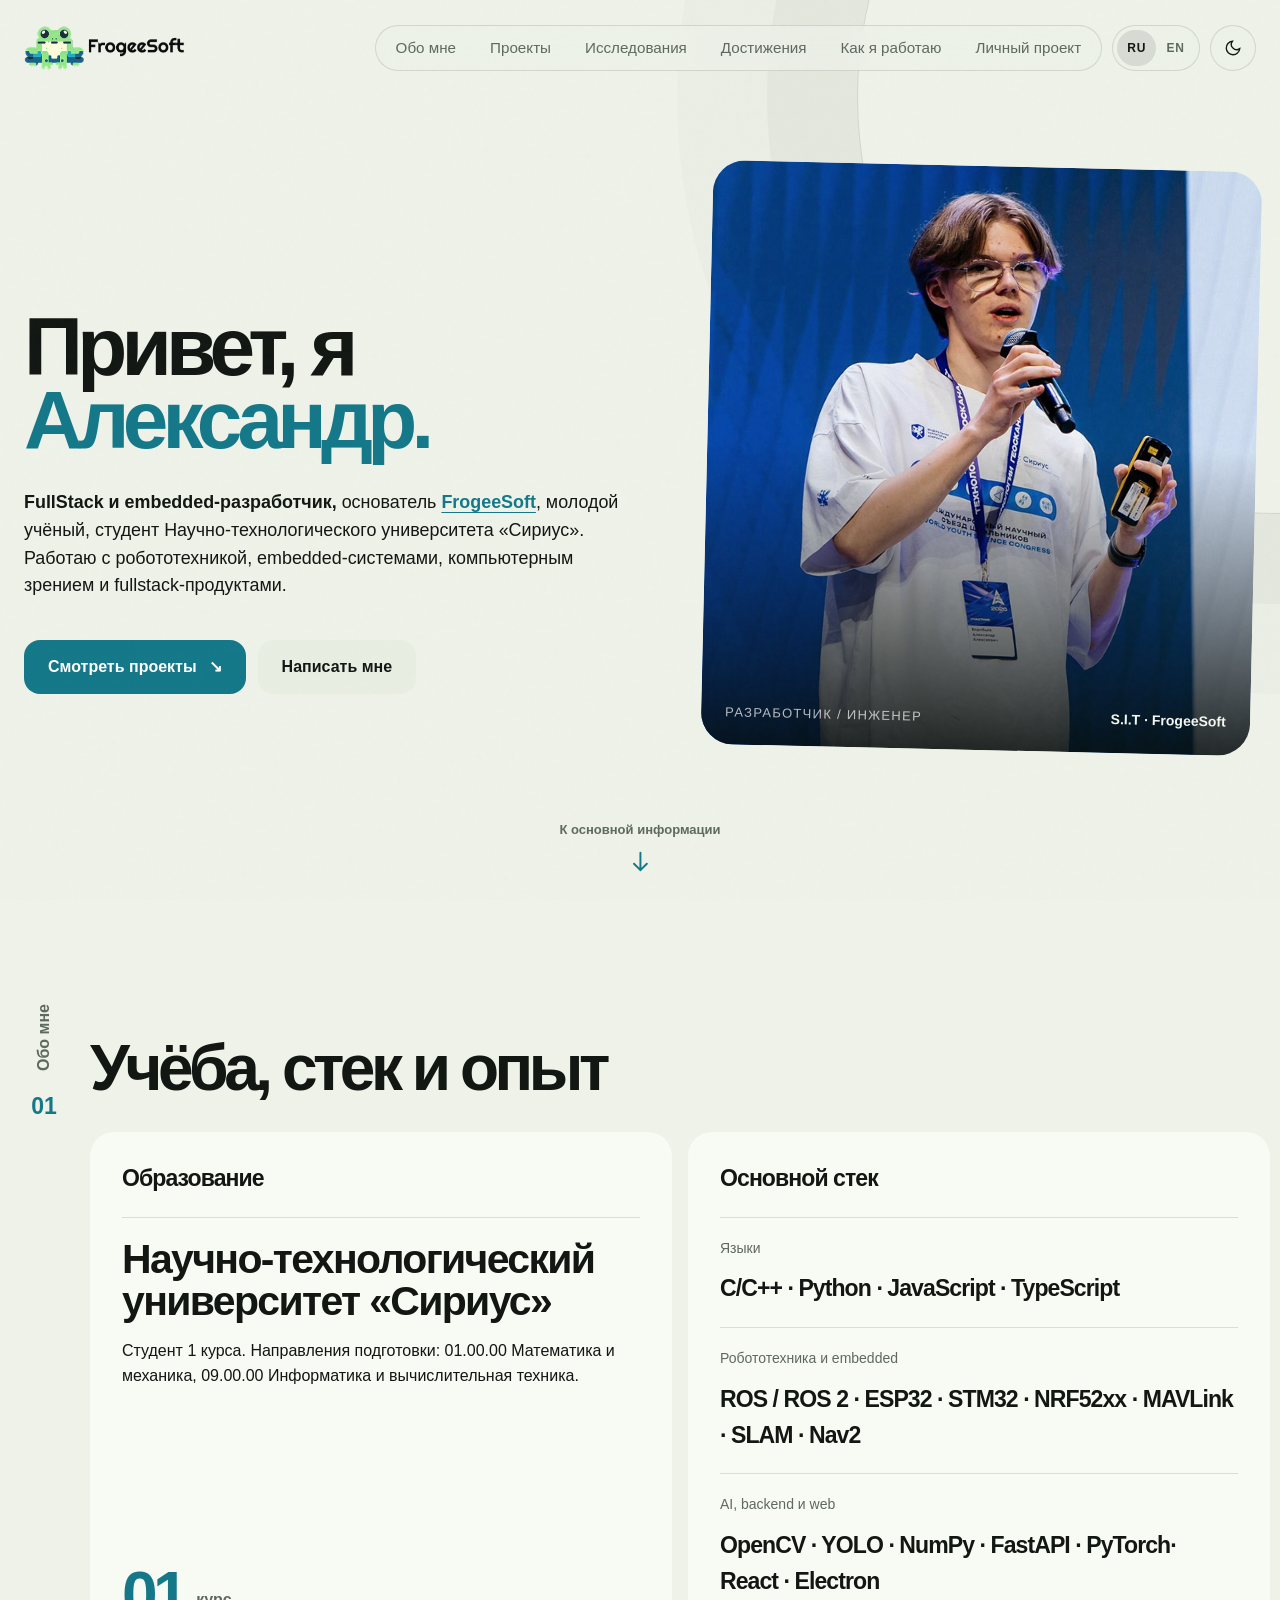
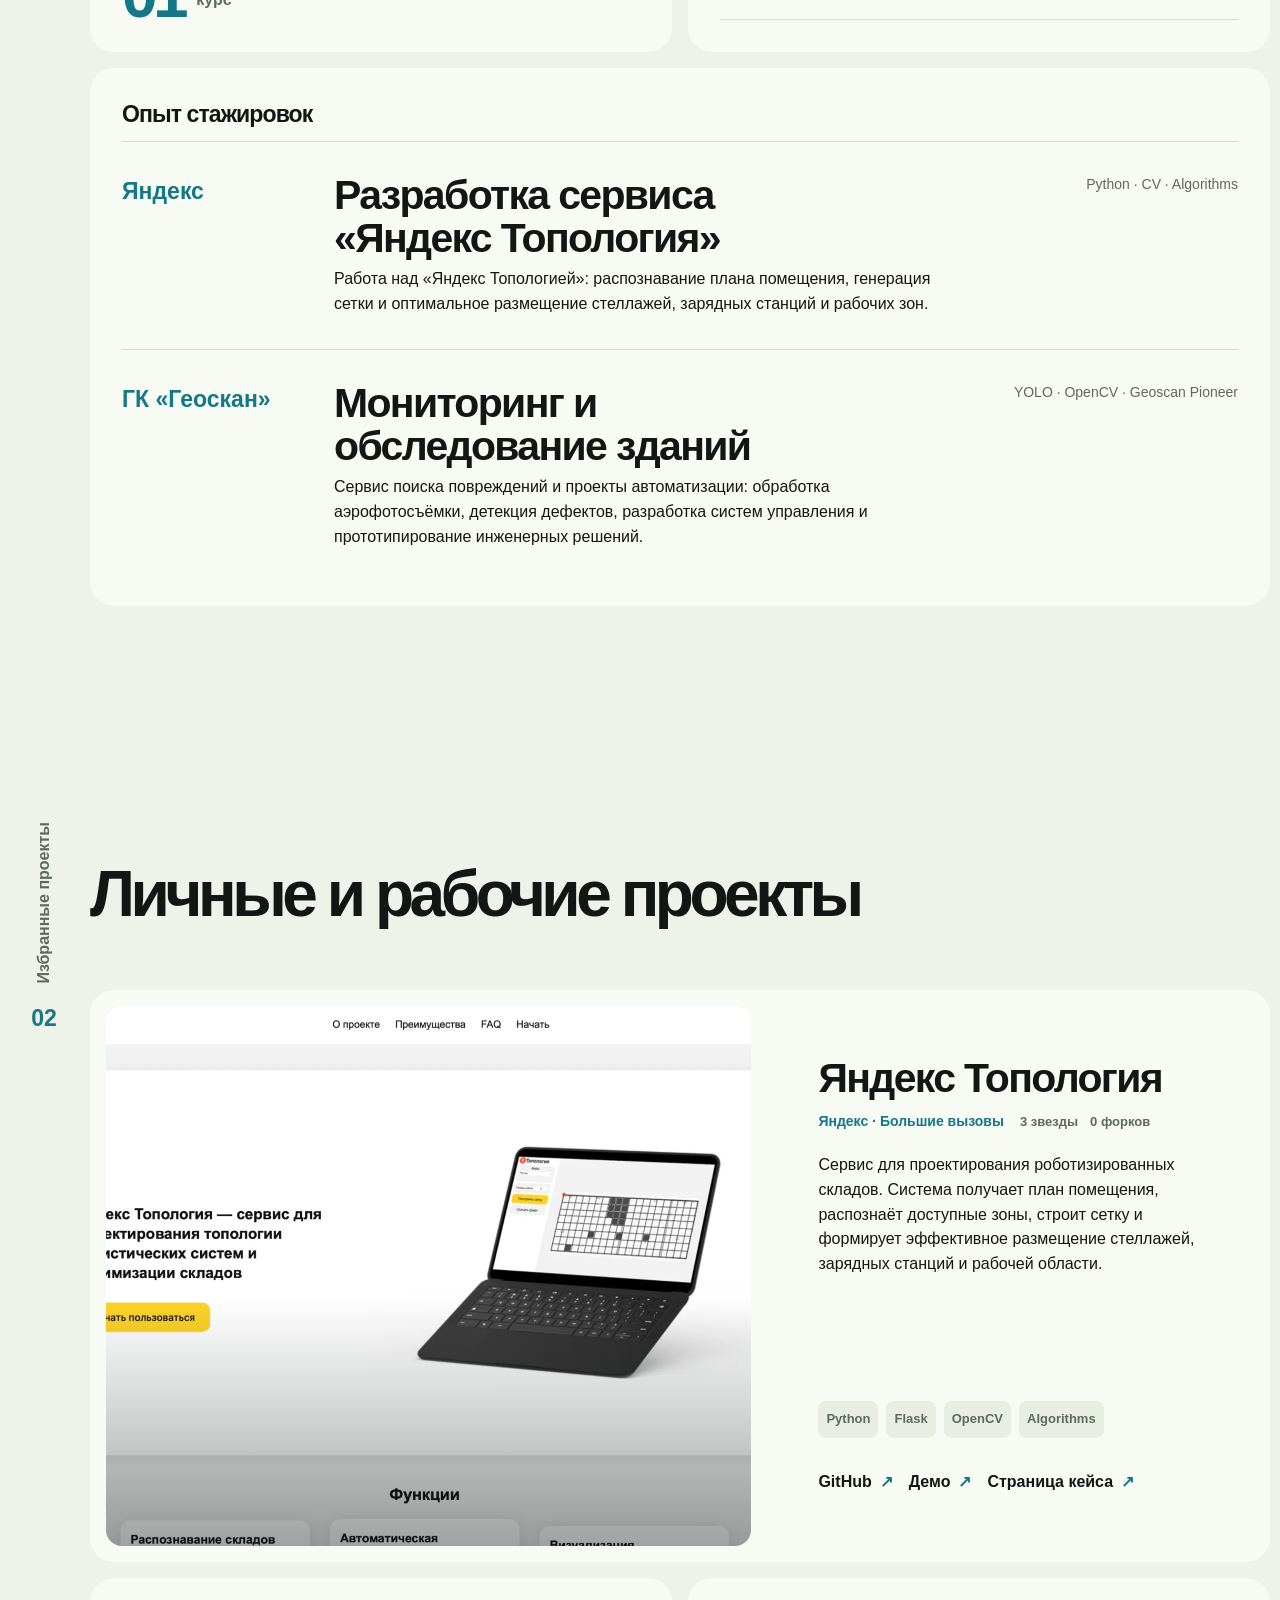
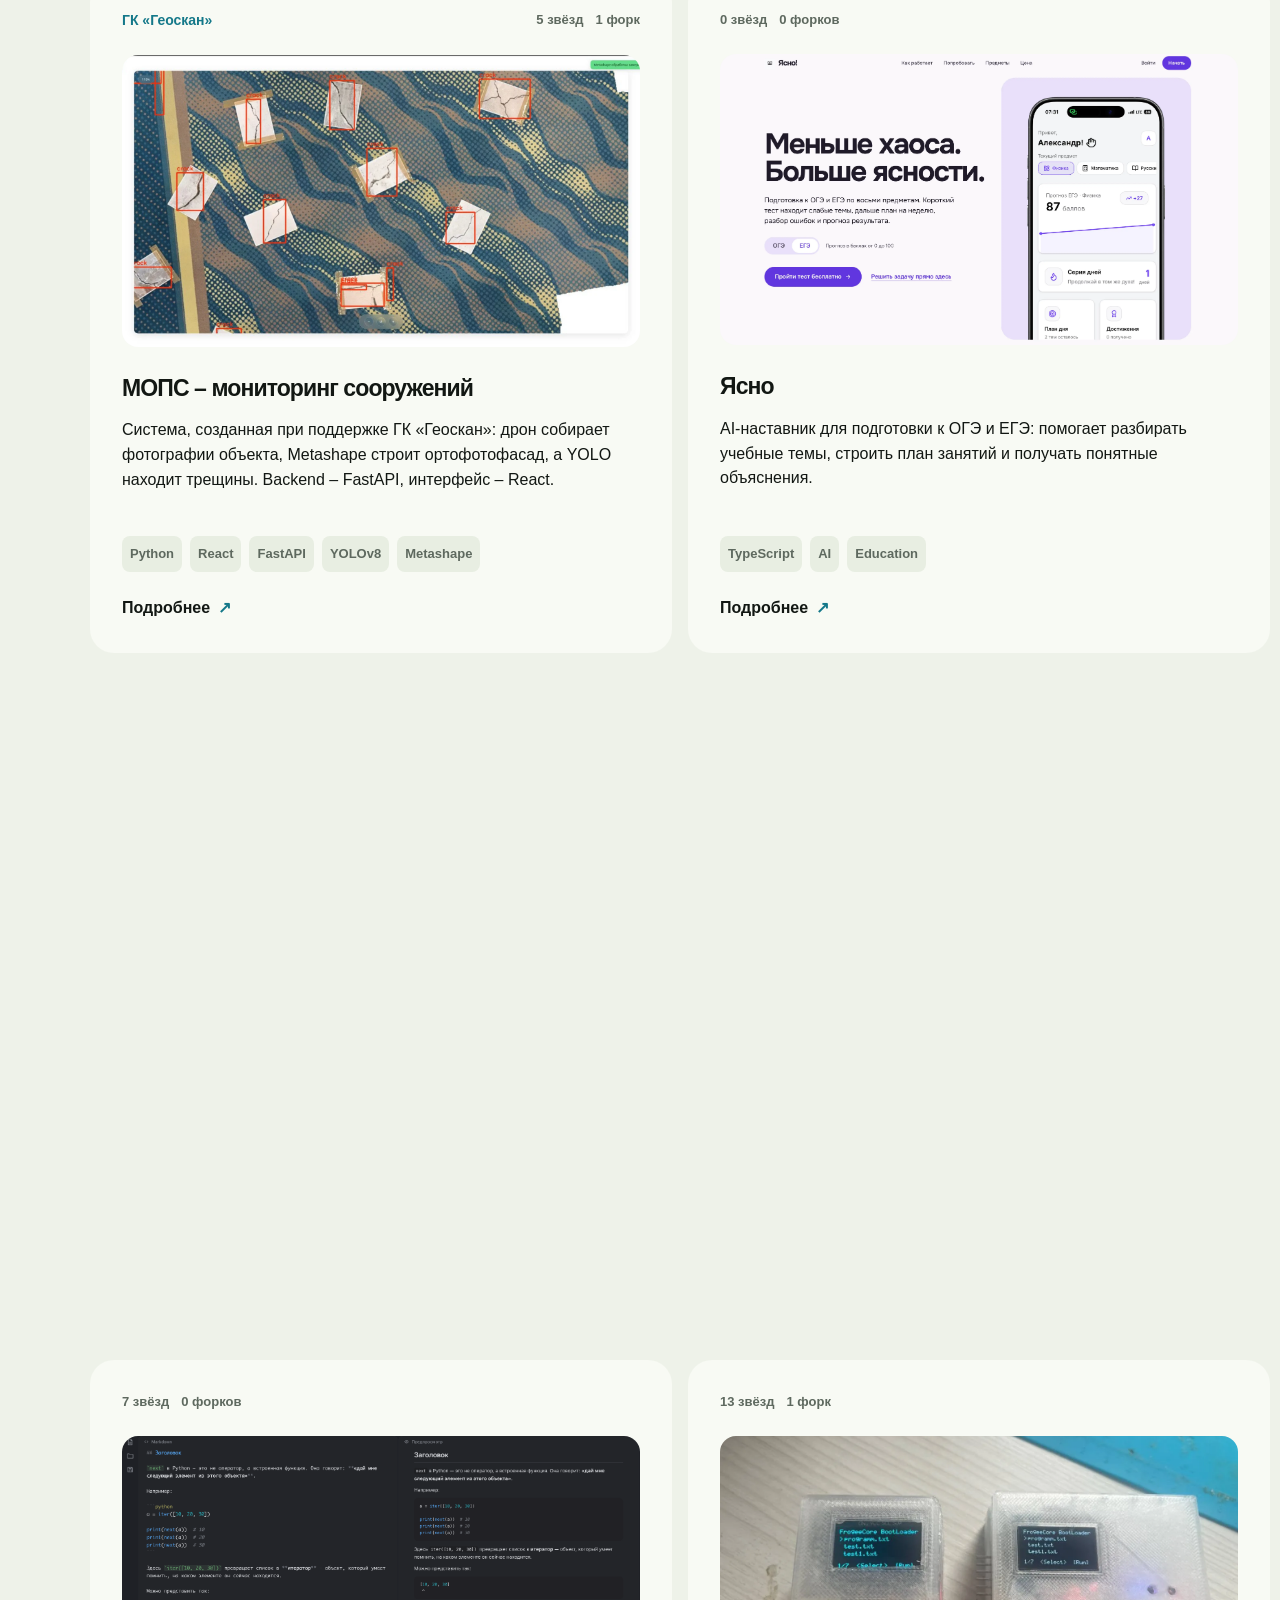
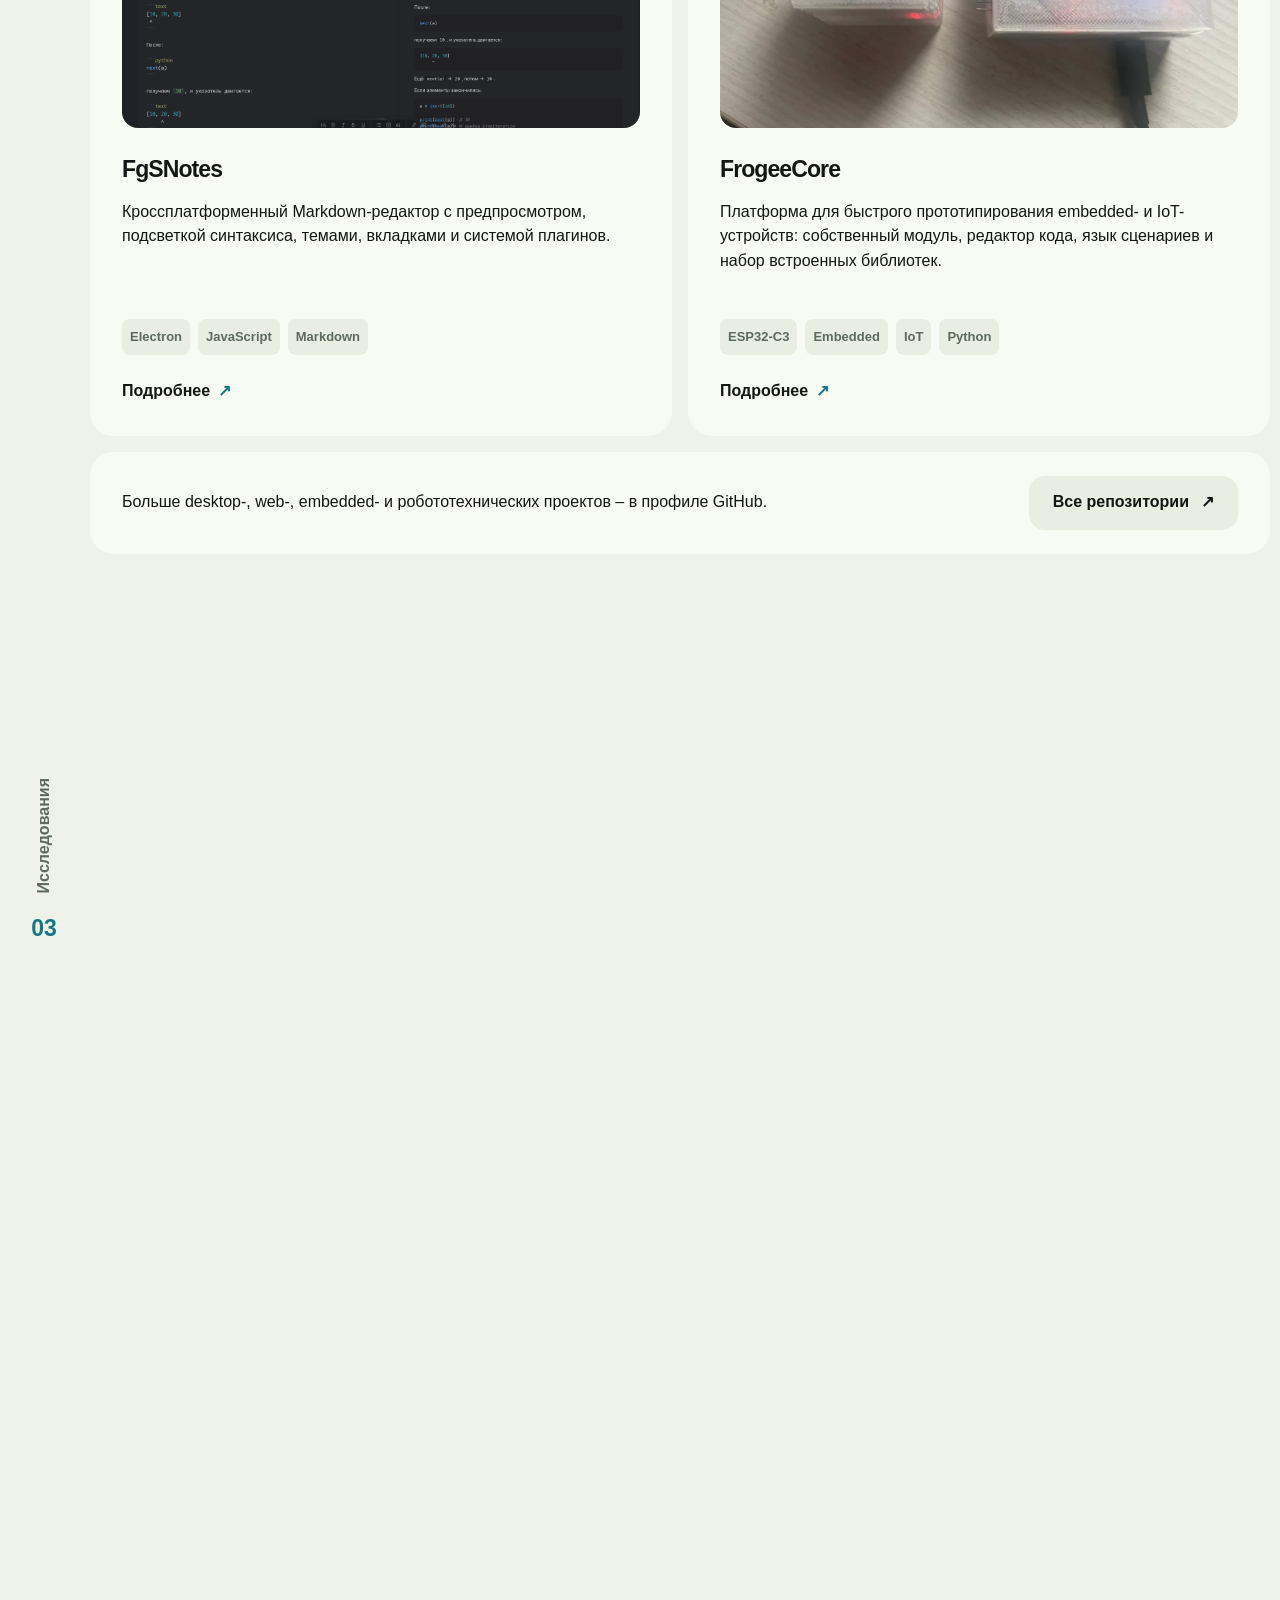
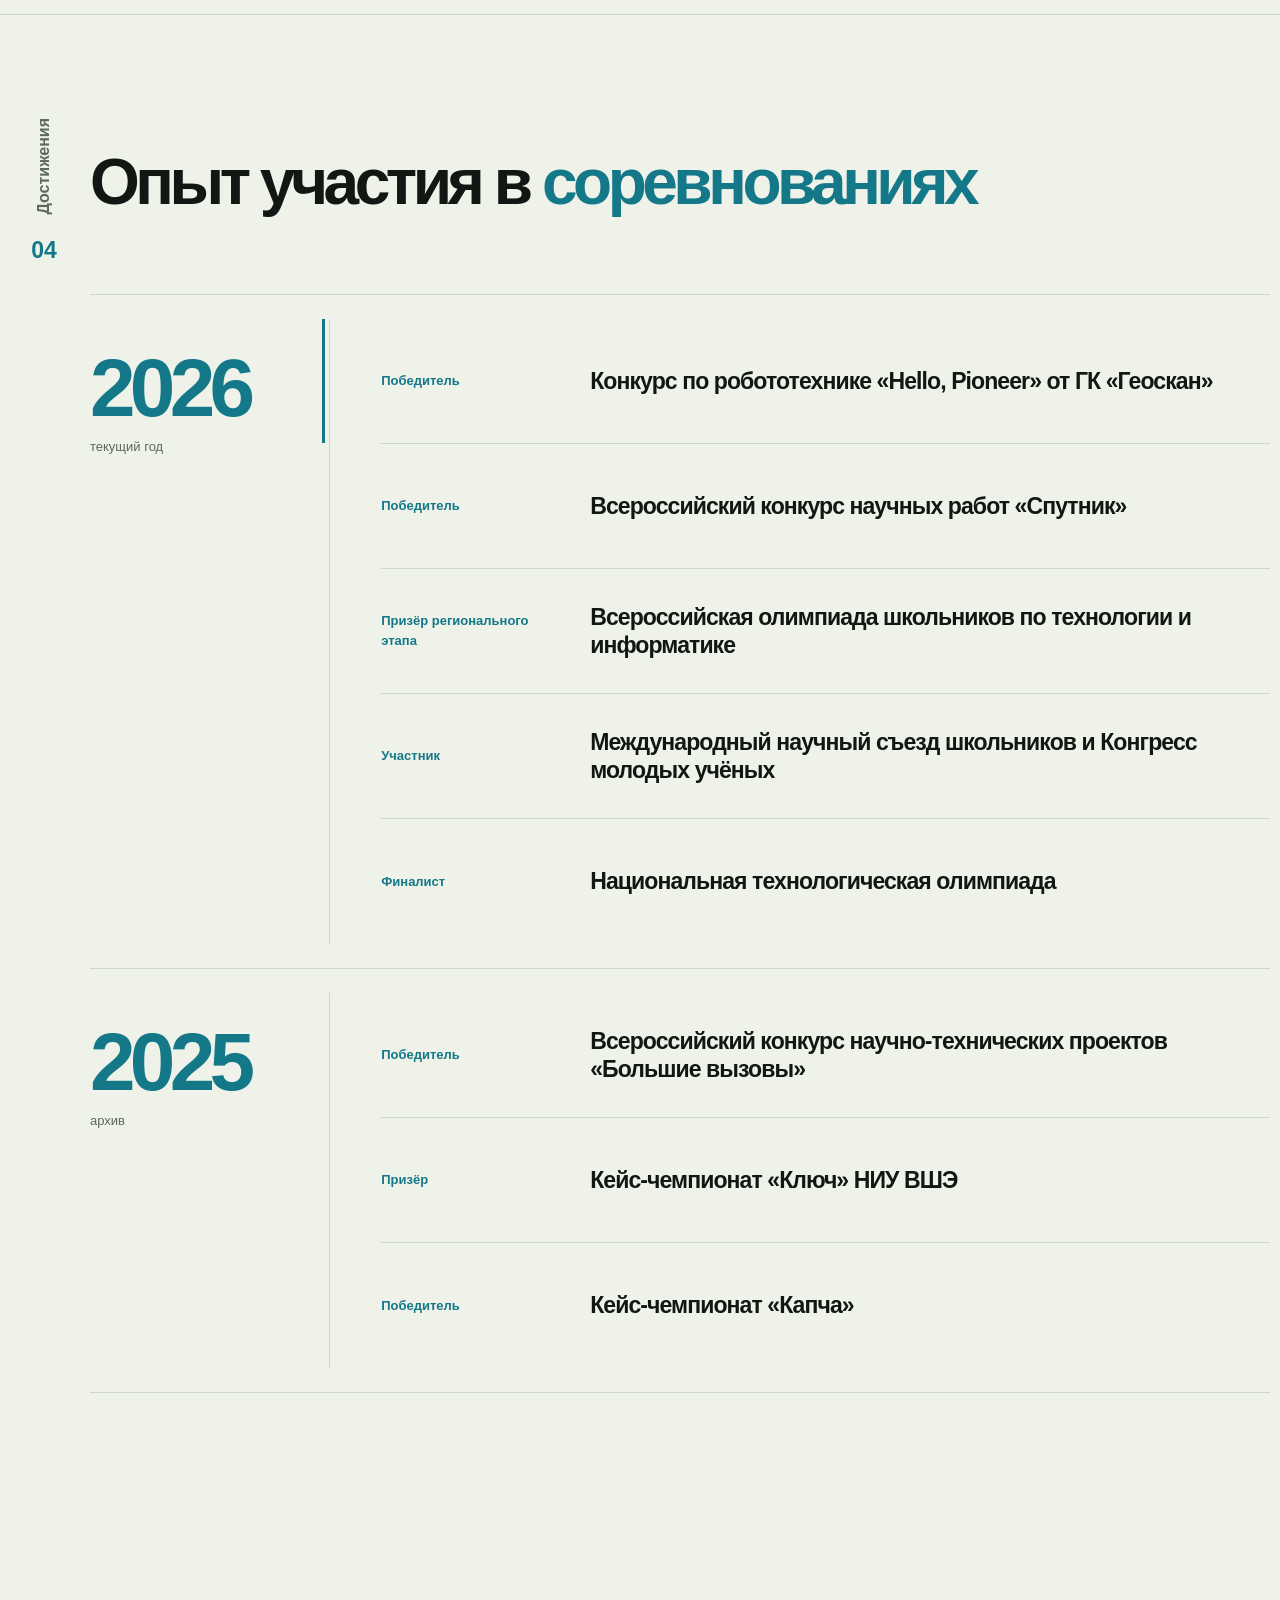
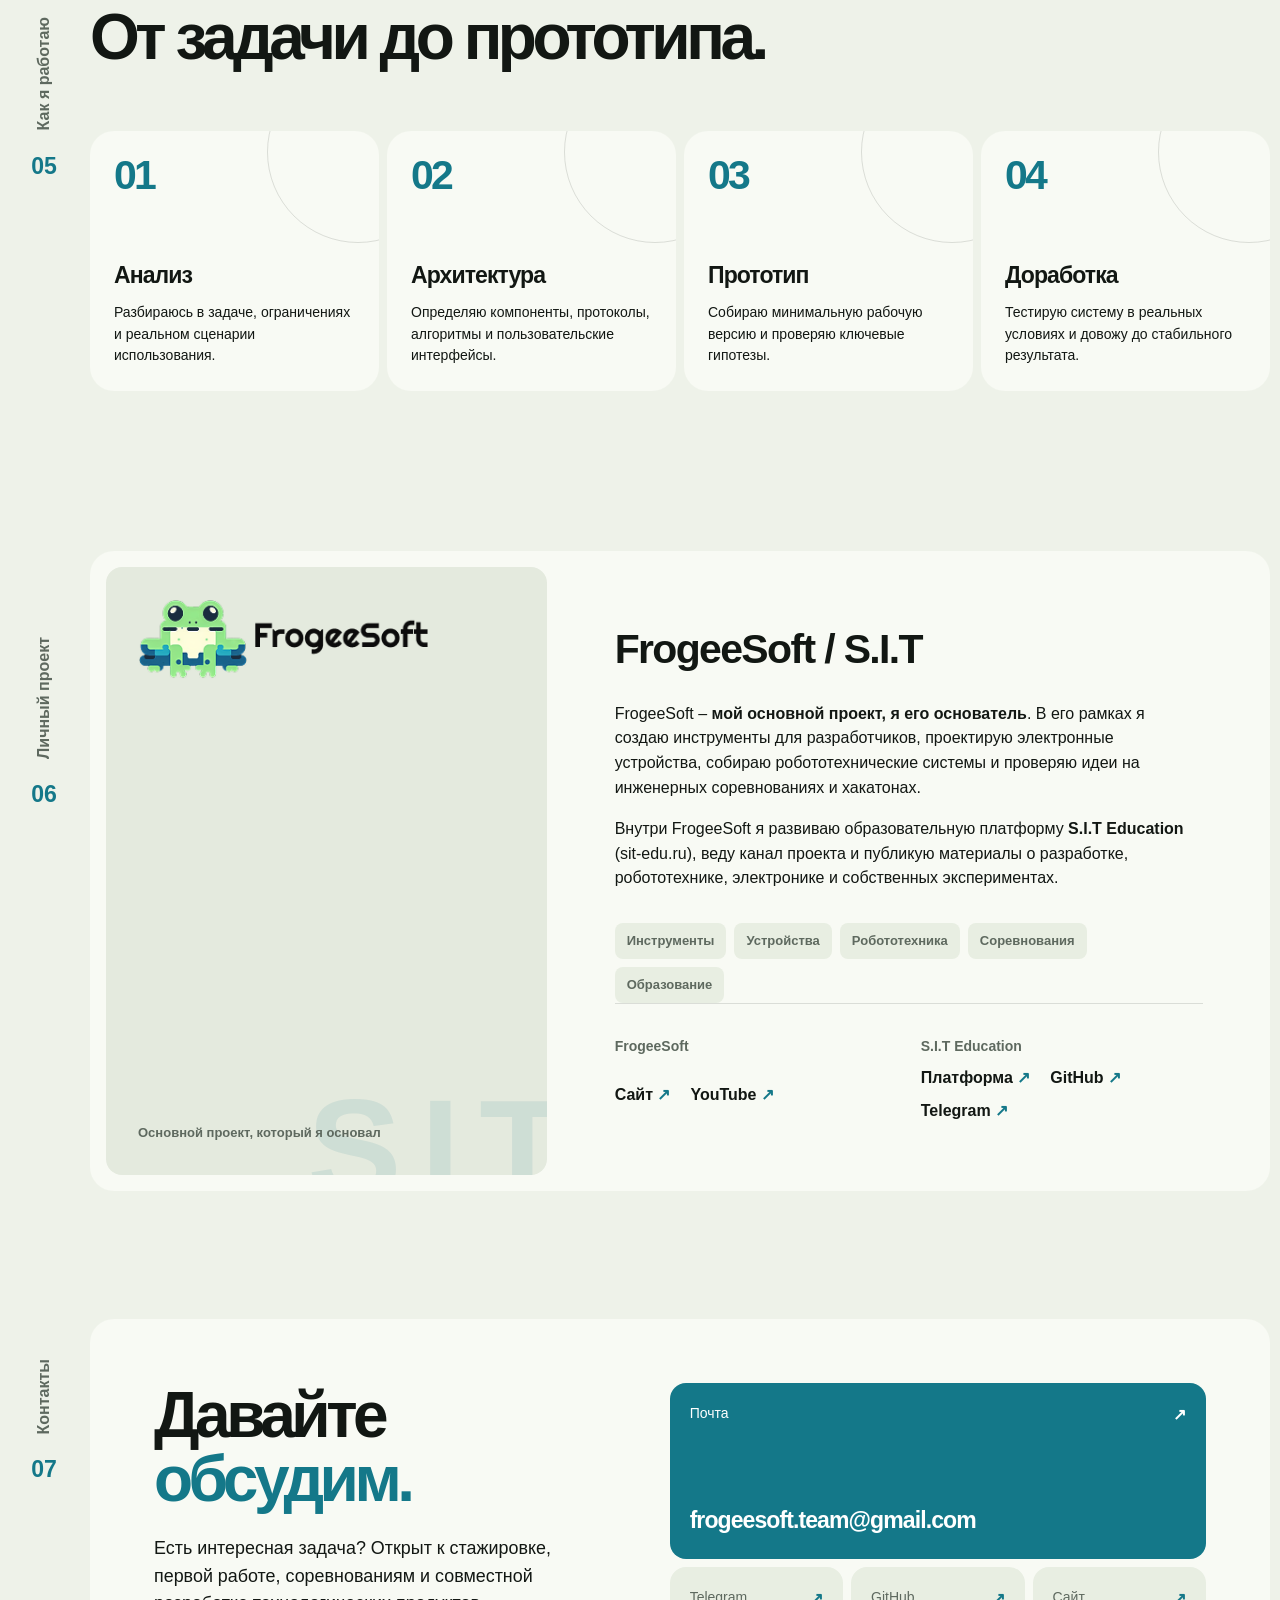
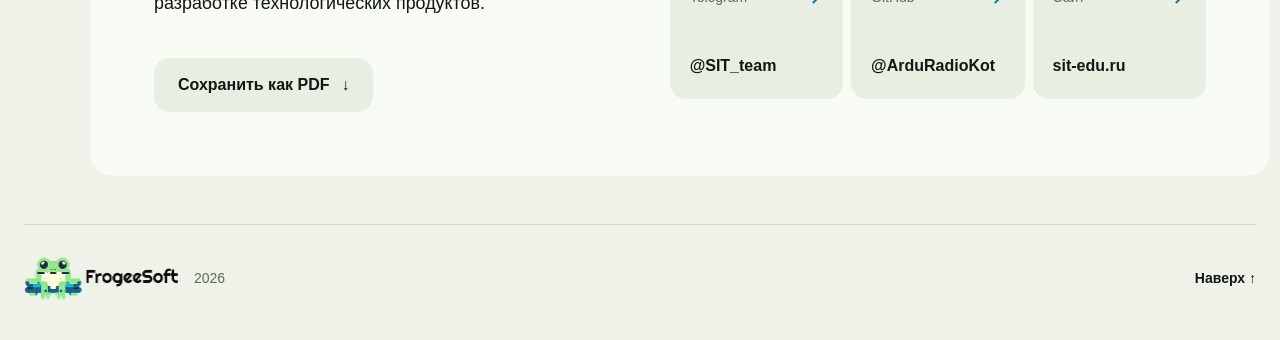
==== commit c87a0c54: "upd" ====
--- a/index.html
+++ b/index.html
@@ -162,10 +162,6 @@
         </div>
         <div class="hero-visual reveal reveal-delay-1">
           <div class="portrait-card">
-            <div class="portrait-topbar">
-              <span></span><span></span><span></span
-              ><small>speaker_mode.bat</small>
-            </div>
             <div class="portrait-wrap">
               <img
                 alt="Александр выступает с презентацией технологического проекта"
@@ -179,12 +175,6 @@
                 <span data-i18n="hero.role">Разработчик / инженер</span>
                 <strong>S.I.T · FrogeeSoft</strong>
               </div>
-            </div>
-            <div aria-hidden="true" class="code-float code-float-a">
-              <span>01</span> build<br />ideas();
-            </div>
-            <div aria-hidden="true" class="code-float code-float-b">
-              status: <b>shipping</b>
             </div>
           </div>
         </div>
@@ -669,8 +659,8 @@
 
           <article class="paper-card reveal reveal-delay-1">
             <p class="paper-venue" data-i18n="research.vsVenue">Конференция AtomFuture</p>
-            <h3>ВОСТОК-612</h3>
-            <p class="paper-original">
+            <h3 data-i18n="research.vsTitle">ВОСТОК-612</h3>
+            <p class="paper-original" data-i18n="research.vsOriginal">
               Разработка гибридного ML-пайплайна для оценки и выбора
               конфигурации для строительства АСММ при ограниченном наборе данных
             </p>
--- a/styles.css
+++ b/styles.css
@@ -552,70 +552,13 @@
   position: relative;
   width: min(100%, 570px);
   margin-left: auto;
-  padding: var(--space-12);
-  border-radius: var(--radius-lg);
-  background: linear-gradient(
-    145deg,
-    color-mix(in srgb, var(--surface-2) 90%, transparent),
-    color-mix(in srgb, var(--surface) 70%, transparent)
-  );
-  border: 1px solid var(--line);
-  box-shadow: var(--shadow);
   transform: rotate(1.3deg);
-}
-.portrait-card::before {
-  content: "";
-  position: absolute;
-  inset: -1px;
-  border-radius: inherit;
-  padding: 1px;
-  background: linear-gradient(
-    140deg,
-    color-mix(in srgb, var(--accent) 52%, transparent),
-    transparent 36%,
-    color-mix(in srgb, var(--accent) 25%, transparent)
-  );
-  -webkit-mask:
-    linear-gradient(#000 0 0) content-box,
-    linear-gradient(#000 0 0);
-  -webkit-mask-composite: xor;
-  mask-composite: exclude;
-  pointer-events: none;
-}
-.portrait-topbar {
-  height: 38px;
-  display: flex;
-  align-items: center;
-  gap: var(--space-8);
-  padding: 0 var(--space-12);
-}
-.portrait-topbar span {
-  width: 9px;
-  height: 9px;
-  border-radius: 50%;
-  background: var(--line-strong);
-}
-.portrait-topbar span:first-child {
-  background: #ff6e66;
-}
-.portrait-topbar span:nth-child(2) {
-  background: #ffd15b;
-}
-.portrait-topbar span:nth-child(3) {
-  background: #7ce36f;
-}
-.portrait-topbar small {
-  margin-left: auto;
-  color: var(--muted);
-  font-family: ui-monospace, SFMono-Regular, Menlo, monospace;
-  font-size: var(--fs-micro);
 }
 .portrait-wrap {
   position: relative;
   overflow: hidden;
-  border-radius: var(--radius-md);
+  border-radius: var(--radius-lg);
   aspect-ratio: 0.94;
-  background: #0d391e;
 }
 .portrait-wrap img {
   width: 100%;
@@ -655,32 +598,6 @@
 .portrait-caption strong {
   text-align: right;
   font-size: var(--fs-small);
-}
-.code-float {
-  position: absolute;
-  z-index: 5;
-  padding: var(--space-12) var(--space-16);
-  border: 1px solid color-mix(in srgb, var(--accent) 30%, var(--line));
-  border-radius: var(--radius-xs);
-  background: color-mix(in srgb, var(--bg) 76%, transparent);
-  backdrop-filter: blur(12px);
-  box-shadow: 0 15px 35px rgba(0, 0, 0, 0.2);
-  font-family: ui-monospace, SFMono-Regular, Menlo, monospace;
-  font-size: var(--fs-micro);
-  color: var(--muted);
-  transform: rotate(-1.3deg);
-}
-.code-float span,
-.code-float b {
-  color: var(--accent);
-}
-.code-float-a {
-  left: -32px;
-  top: 19%;
-}
-.code-float-b {
-  right: -22px;
-  bottom: 19%;
 }
 
 .section-heading h2,
@@ -1250,12 +1167,6 @@
   .button {
     border-radius: var(--radius-sm);
   }
-  .portrait-card {
-    border-radius: var(--radius-lg);
-  }
-  .portrait-wrap {
-    border-radius: var(--radius-lg);
-  }
   .project-featured {
     border-radius: var(--radius-md);
   }
@@ -1313,13 +1224,6 @@
     display: grid;
     grid-template-columns: 1fr;
   }
-  .portrait-card {
-    border-radius: var(--radius-lg);
-    padding: var(--space-8);
-  }
-  .portrait-wrap {
-    border-radius: var(--radius-md);
-  }
   .portrait-caption {
     left: 15px;
     right: 15px;
@@ -1327,9 +1231,6 @@
   }
   .portrait-caption strong {
     font-size: var(--fs-micro);
-  }
-  .code-float {
-    display: none;
   }
   .section-heading h2,
   .project-card {
@@ -1427,10 +1328,6 @@
   }
   .hero h1 {
     font-size: 52px;
-  }
-  .portrait-card {
-    transform: none;
-    box-shadow: none;
   }
   .project-featured {
     grid-template-columns: 1fr 1fr;
@@ -1587,12 +1484,6 @@
 }
 
 @media (min-width: 981px) {
-  .portrait-card {
-    border-radius: var(--radius-sm);
-  }
-  .portrait-wrap {
-    border-radius: var(--radius-xs);
-  }
   .button,
   .print-button {
     border-radius: var(--radius-sm);
@@ -1736,9 +1627,6 @@
     margin-top: -28px;
   }
 
-  .portrait-topbar {
-    height: 34px;
-  }
   .portrait-caption {
     align-items: flex-end;
     gap: var(--space-12);
